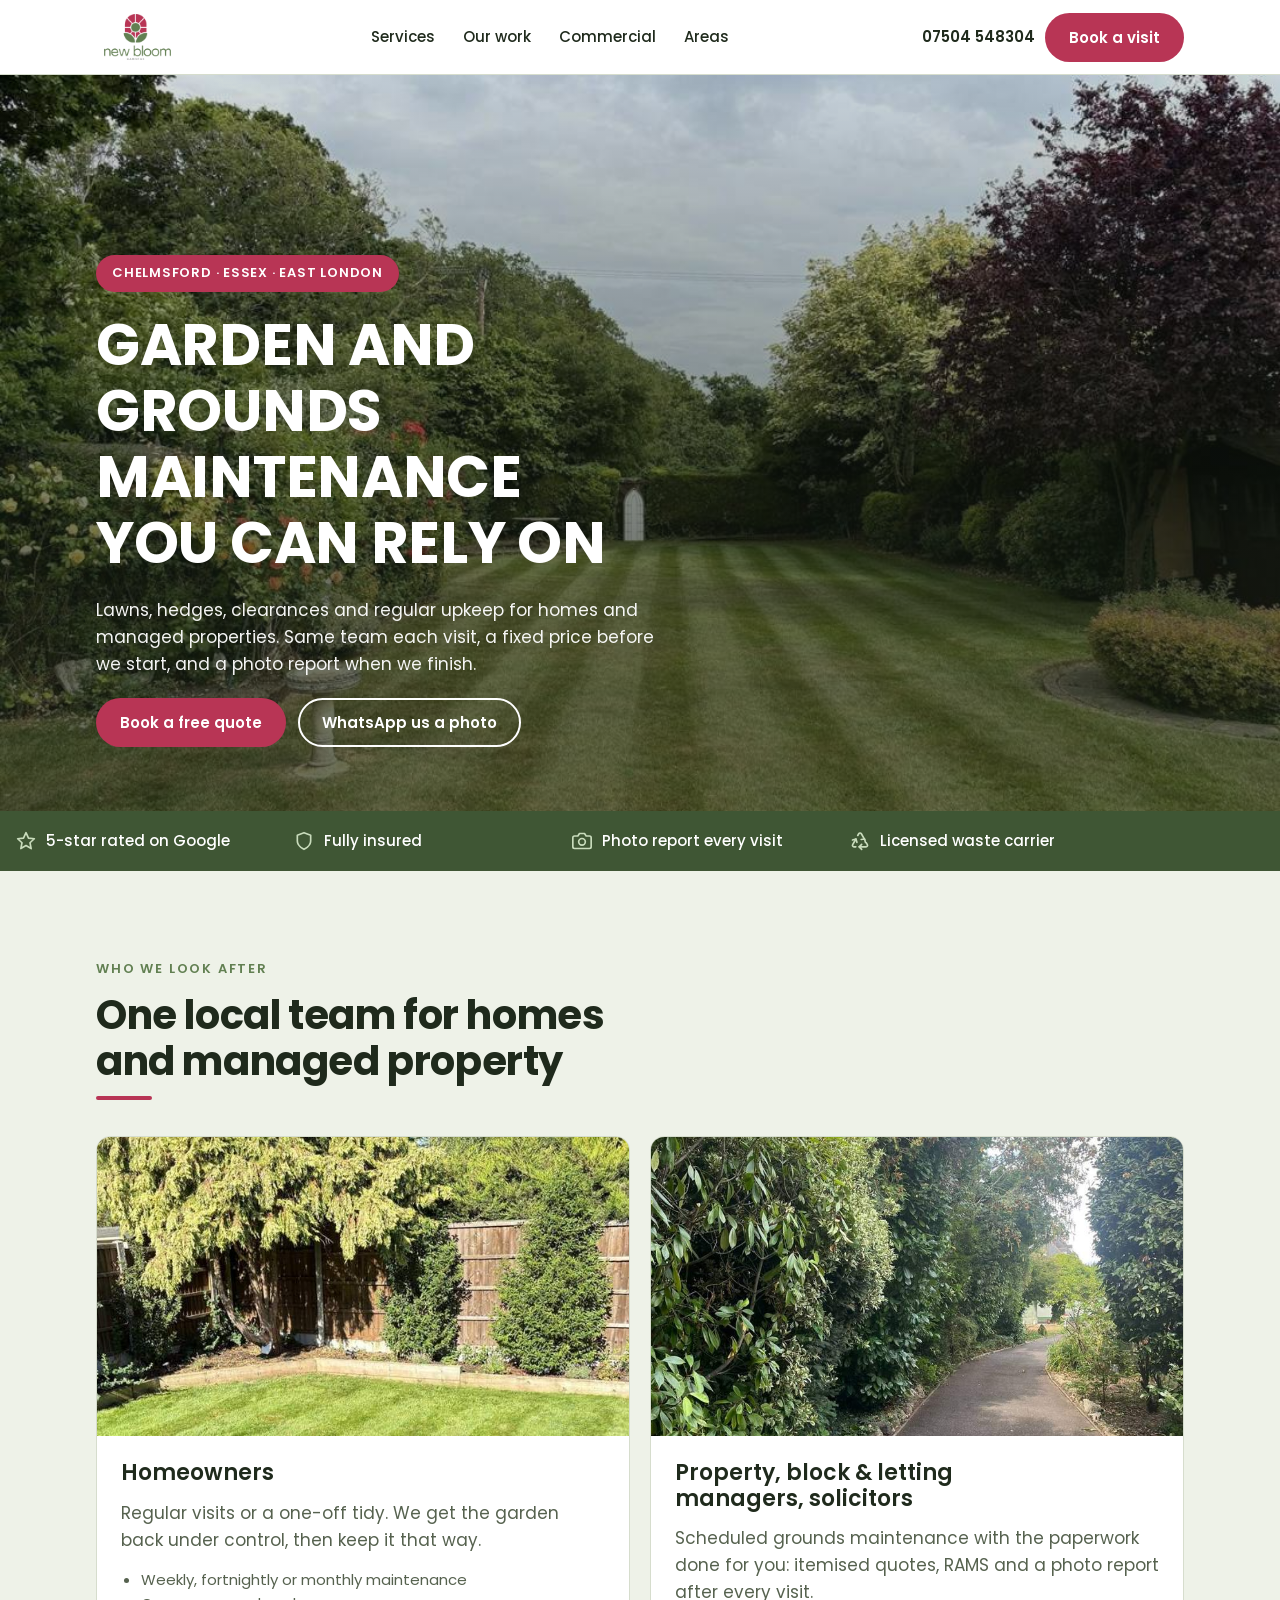
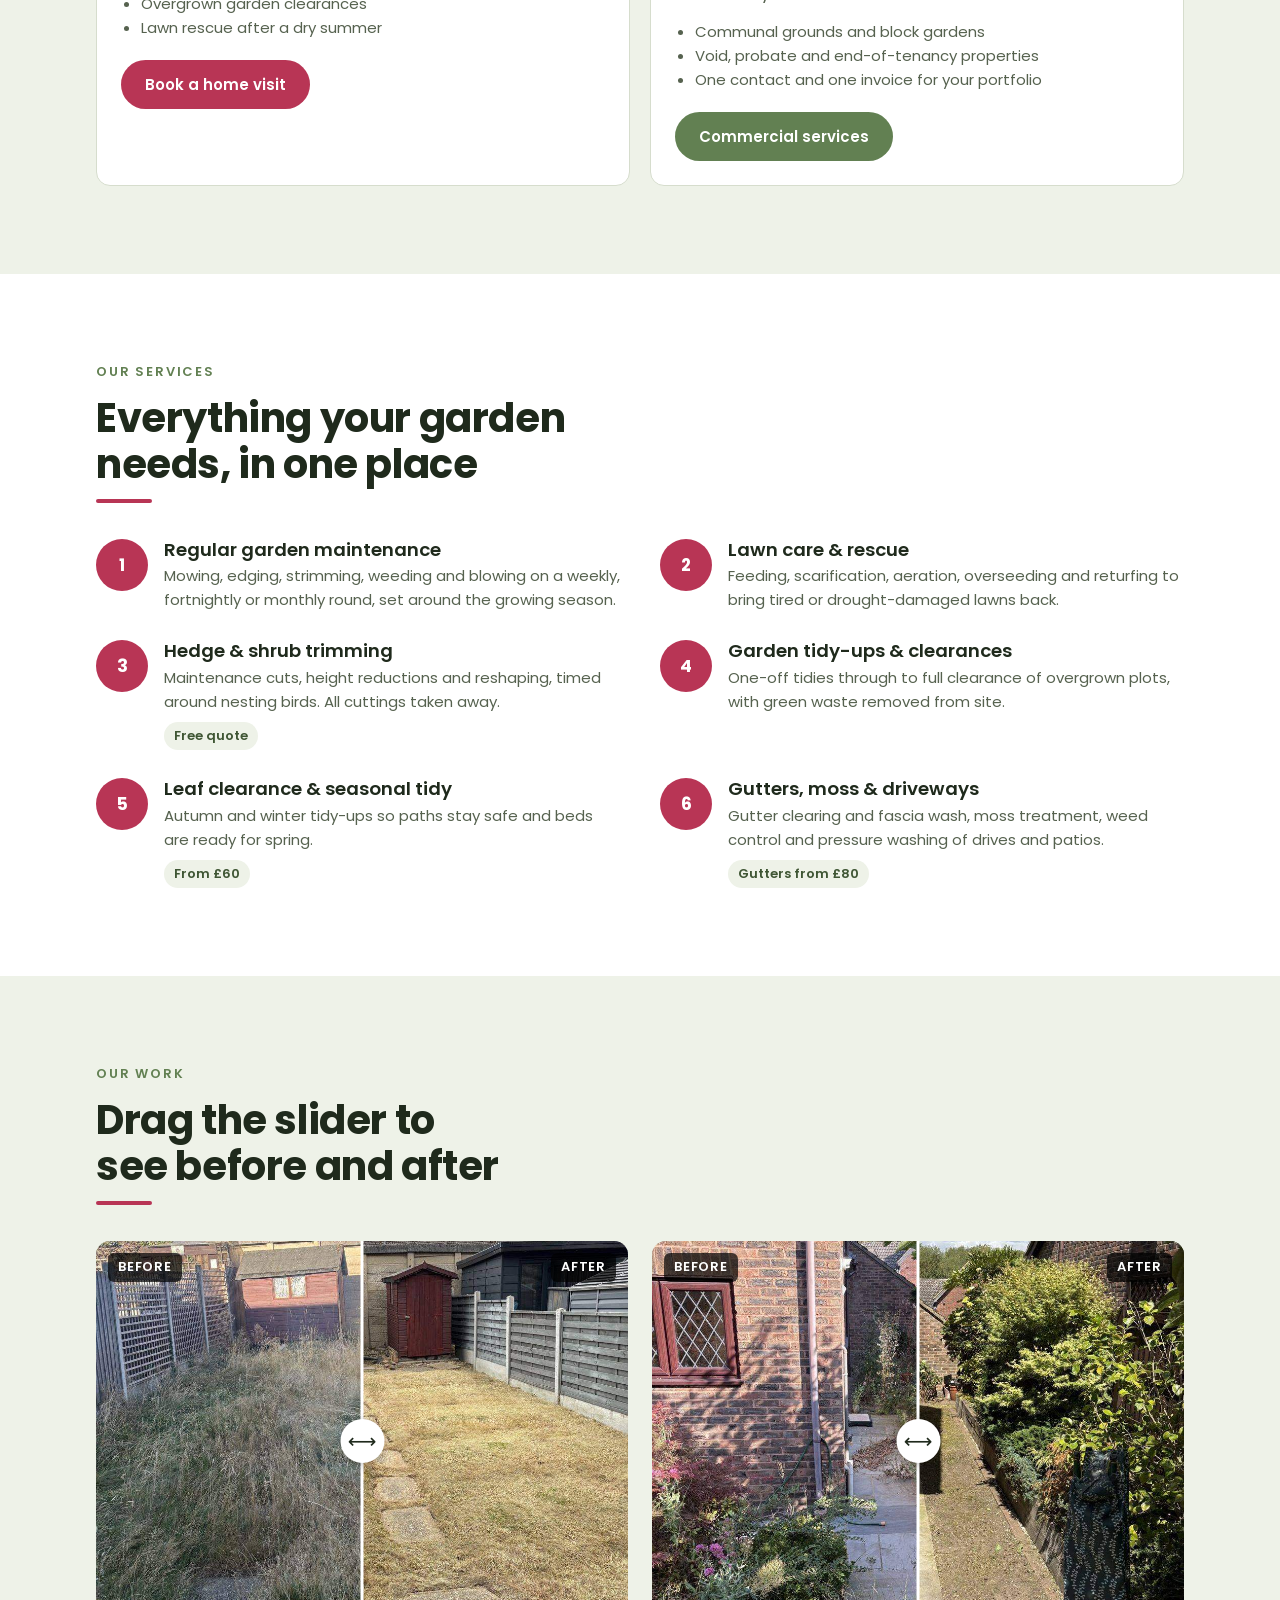
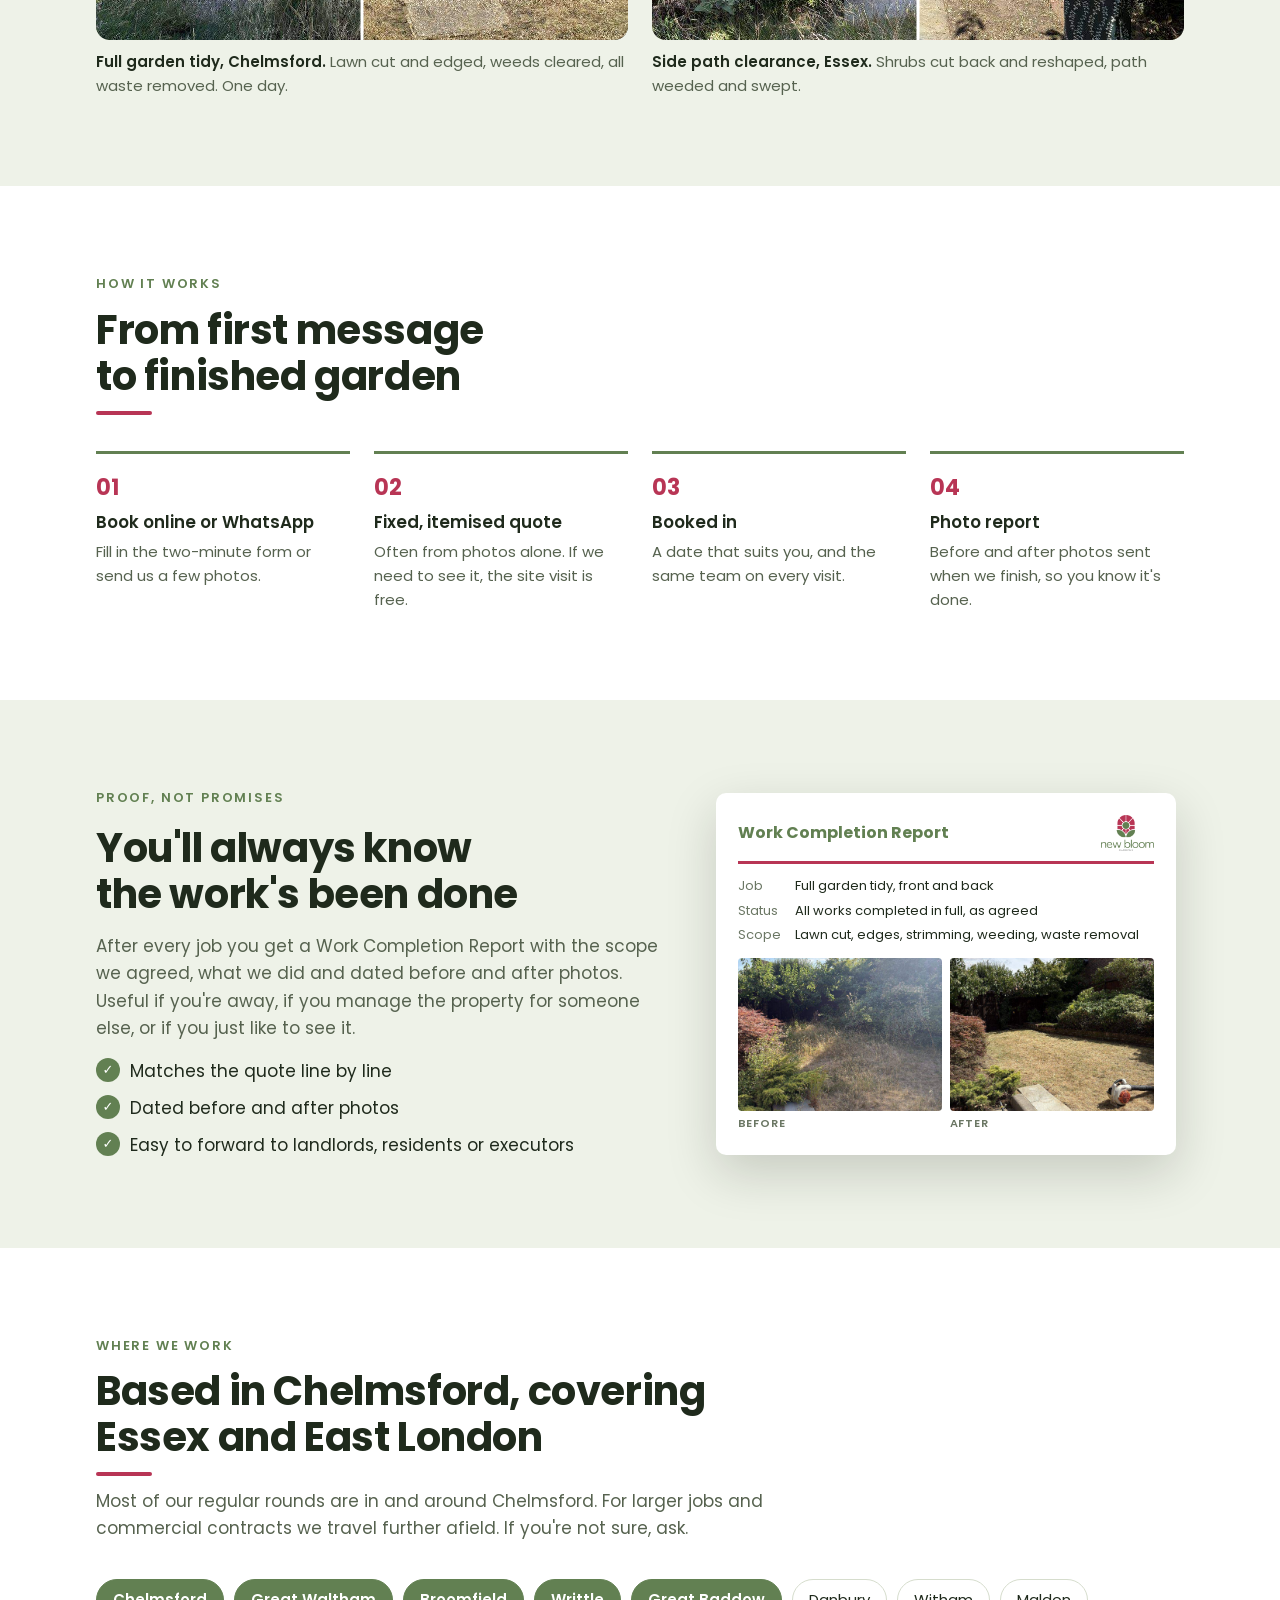
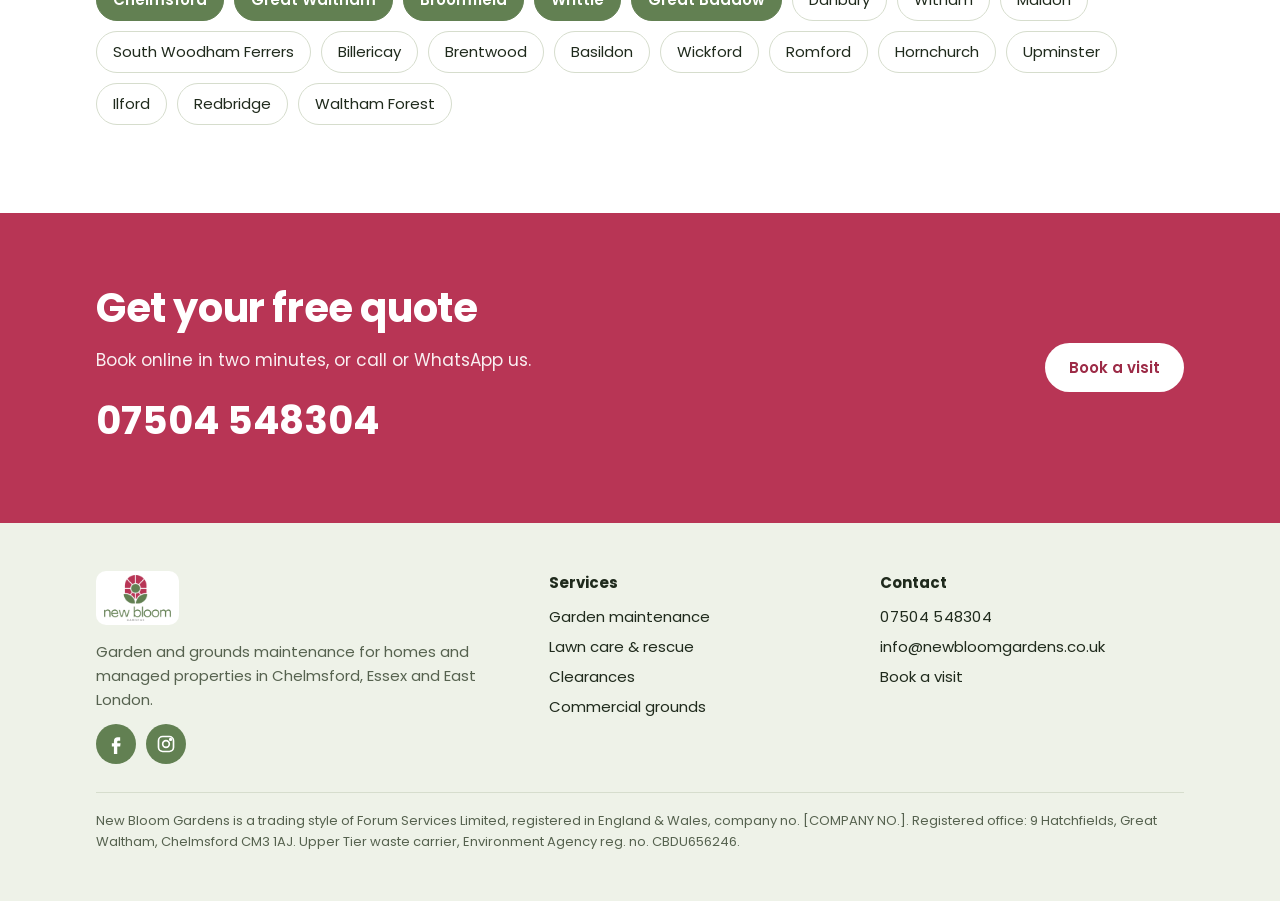
==== website/index.html @ deaa2039 "Add new website (home, commercial, booking form) and audit of current marketing Co-Authored-By: Clau" ====
<!doctype html>
<html lang="en-GB">
<head>
<meta charset="utf-8">
<meta name="viewport" content="width=device-width, initial-scale=1, viewport-fit=cover">
<title>New Bloom Gardens</title>
<meta name="claude:viewport-fit-sides" content="cover">
<meta name="description" content="Garden and grounds maintenance in Chelmsford, Essex and East London. Lawn care, hedges, clearances and regular maintenance, with a photo report after every visit. Book online or call 07504 548304.">
<link rel="canonical" href="https://www.newbloomgardens.co.uk/">
<meta property="og:title" content="New Bloom Gardens | Garden & Grounds Maintenance, Chelmsford">
<meta property="og:description" content="Reliable garden and grounds maintenance with a photo report after every visit. Book online or call 07504 548304.">
<meta property="og:image" content="img/striped-lawn.jpg">
<link rel="icon" href="img/logo.png">
<link rel="preconnect" href="https://fonts.googleapis.com">
<link rel="preconnect" href="https://fonts.gstatic.com" crossorigin>
<link rel="stylesheet" href="https://fonts.googleapis.com/css2?family=Poppins:wght@400;500;600;700&display=swap">
<link rel="stylesheet" href="style.css">
<script type="application/ld+json">
{
  "@context": "https://schema.org",
  "@type": "LocalBusiness",
  "name": "New Bloom Gardens",
  "description": "Garden and grounds maintenance for homes and managed properties in Chelmsford, Essex and East London.",
  "url": "https://www.newbloomgardens.co.uk/",
  "telephone": "+44 7504 548304",
  "email": "info@newbloomgardens.co.uk",
  "image": "https://www.newbloomgardens.co.uk/img/striped-lawn.jpg",
  "logo": "https://www.newbloomgardens.co.uk/img/logo.png",
  "address": { "@type": "PostalAddress", "addressLocality": "Chelmsford", "addressRegion": "Essex", "addressCountry": "GB" },
  "areaServed": ["Chelmsford", "Essex", "East London"],
  "parentOrganization": { "@type": "Organization", "name": "Forum Services Limited" }
}
</script>
</head>
<body>

<header class="site-header">
  <div class="wrap">
    <a class="brand" href="index.html" aria-label="New Bloom Gardens home"><img src="img/logo.png" alt="New Bloom Gardens" width="120" height="78"></a>
    <nav class="nav" aria-label="Main">
      <a href="index.html#services">Services</a>
      <a href="index.html#our-work">Our work</a>
      <a href="commercial.html">Commercial</a>
      <a href="index.html#areas">Areas</a>
    </nav>
    <div class="header-cta">
      <a class="header-phone" href="tel:+447504548304">07504 548304</a>
      <a class="btn btn--primary" href="book.html">Book a visit</a>
    </div>
  </div>
</header>

<main>
  <section class="hero" style="background-image:url('img/striped-lawn.jpg')">
    <div class="wrap">
      <span class="pill">Chelmsford · Essex · East London</span>
      <h1>Garden and grounds maintenance you can rely on</h1>
      <p>Lawns, hedges, clearances and regular upkeep for homes and managed properties. Same team each visit, a fixed price before we start, and a photo report when we finish.</p>
      <div class="hero-actions">
        <a class="btn btn--primary" href="book.html">Book a free quote</a>
        <a class="btn btn--ghost" href="https://wa.me/447504548304" rel="noopener">WhatsApp us a photo</a>
      </div>
    </div>
  </section>

  <section class="trust" aria-label="Why customers choose us">
    <ul class="wrap">
      <li><svg viewBox="0 0 24 24" fill="none" stroke="currentColor" stroke-width="2" stroke-linecap="round" stroke-linejoin="round" aria-hidden="true"><path d="m12 2 3 6.5 7 .8-5.2 4.8 1.4 7-6.2-3.6-6.2 3.6 1.4-7L2 9.3l7-.8z"/></svg>5-star rated on Google</li>
      <li><svg viewBox="0 0 24 24" fill="none" stroke="currentColor" stroke-width="2" stroke-linecap="round" stroke-linejoin="round" aria-hidden="true"><path d="M12 22s8-4 8-10V5l-8-3-8 3v7c0 6 8 10 8 10z"/></svg>Fully insured</li>
      <li><svg viewBox="0 0 24 24" fill="none" stroke="currentColor" stroke-width="2" stroke-linecap="round" stroke-linejoin="round" aria-hidden="true"><path d="M23 19a2 2 0 0 1-2 2H3a2 2 0 0 1-2-2V8a2 2 0 0 1 2-2h4l2-3h6l2 3h4a2 2 0 0 1 2 2z"/><circle cx="12" cy="13" r="4"/></svg>Photo report every visit</li>
      <li><svg viewBox="0 0 24 24" fill="none" stroke="currentColor" stroke-width="2" stroke-linecap="round" stroke-linejoin="round" aria-hidden="true"><path d="M7 19H4.8a1.8 1.8 0 0 1-1.6-2.7L7.1 9.6"/><path d="M11 19h8.2a1.8 1.8 0 0 0 1.6-2.7l-1.2-2.1"/><path d="m14 16-3 3 3 3"/><path d="M8.3 13.6 7.1 9.6 3 10.8"/><path d="m9.3 5.4 1.2-2.1A1.8 1.8 0 0 1 12 2.4a1.8 1.8 0 0 1 1.6.9l3.9 6.7"/><path d="m13.4 10.2 4.1-.6 1.1 4.1"/></svg>Licensed waste carrier</li>
    </ul>
  </section>

  <section class="band band--sage">
    <div class="wrap">
      <div class="section-head">
        <span class="eyebrow">Who we look after</span>
        <h2>One local team for homes and managed property</h2>
        <div class="rule"></div>
      </div>
      <div class="split">
        <article class="audience">
          <img src="img/lawn-hedges.jpg" alt="Freshly striped lawn with trimmed conifers along a fence" loading="lazy" width="1100" height="376">
          <div class="body">
            <h3>Homeowners</h3>
            <p class="lede">Regular visits or a one-off tidy. We get the garden back under control, then keep it that way.</p>
            <ul>
              <li>Weekly, fortnightly or monthly maintenance</li>
              <li>Overgrown garden clearances</li>
              <li>Lawn rescue after a dry summer</li>
            </ul>
            <a class="btn btn--primary" href="book.html?who=homeowner">Book a home visit</a>
          </div>
        </article>
        <article class="audience">
          <img src="img/cleared-path.jpg" alt="Long access path cleared of overgrowth between hedges" loading="lazy" width="1100" height="619">
          <div class="body">
            <h3>Property, block &amp; letting managers, solicitors</h3>
            <p class="lede">Scheduled grounds maintenance with the paperwork done for you: itemised quotes, RAMS and a photo report after every visit.</p>
            <ul>
              <li>Communal grounds and block gardens</li>
              <li>Void, probate and end-of-tenancy properties</li>
              <li>One contact and one invoice for your portfolio</li>
            </ul>
            <a class="btn btn--green" href="commercial.html">Commercial services</a>
          </div>
        </article>
      </div>
    </div>
  </section>

  <section class="band" id="services">
    <div class="wrap">
      <div class="section-head">
        <span class="eyebrow">Our services</span>
        <h2>Everything your garden needs, in one place</h2>
        <div class="rule"></div>
      </div>
      <div class="services">
        <div class="service"><span class="num">1</span><div><h3>Regular garden maintenance</h3><p>Mowing, edging, strimming, weeding and blowing on a weekly, fortnightly or monthly round, set around the growing season.</p></div></div>
        <div class="service"><span class="num">2</span><div><h3>Lawn care &amp; rescue</h3><p>Feeding, scarification, aeration, overseeding and returfing to bring tired or drought-damaged lawns back.</p></div></div>
        <div class="service"><span class="num">3</span><div><h3>Hedge &amp; shrub trimming</h3><p>Maintenance cuts, height reductions and reshaping, timed around nesting birds. All cuttings taken away.</p><span class="price">Free quote</span></div></div>
        <div class="service"><span class="num">4</span><div><h3>Garden tidy-ups &amp; clearances</h3><p>One-off tidies through to full clearance of overgrown plots, with green waste removed from site.</p></div></div>
        <div class="service"><span class="num">5</span><div><h3>Leaf clearance &amp; seasonal tidy</h3><p>Autumn and winter tidy-ups so paths stay safe and beds are ready for spring.</p><span class="price">From £60</span></div></div>
        <div class="service"><span class="num">6</span><div><h3>Gutters, moss &amp; driveways</h3><p>Gutter clearing and fascia wash, moss treatment, weed control and pressure washing of drives and patios.</p><span class="price">Gutters from £80</span></div></div>
      </div>
    </div>
  </section>

  <section class="band band--sage" id="our-work">
    <div class="wrap">
      <div class="section-head">
        <span class="eyebrow">Our work</span>
        <h2>Drag the slider to see before and after</h2>
        <div class="rule"></div>
      </div>
      <div class="compare-grid">
        <figure class="compare">
          <div class="ba" style="--pos:50%">
            <img src="img/rear-before.jpg" alt="Rear garden before: long, dry, overgrown grass" loading="lazy">
            <img class="after" src="img/rear-after.jpg" alt="Rear garden after: lawn cut short with stepping stones uncovered" loading="lazy">
            <span class="tag tag--b">Before</span><span class="tag tag--a">After</span>
            <span class="handle"></span>
            <input type="range" min="0" max="100" value="50" aria-label="Compare before and after, rear garden tidy">
          </div>
          <figcaption><strong>Full garden tidy, Chelmsford.</strong> Lawn cut and edged, weeds cleared, all waste removed. One day.</figcaption>
        </figure>
        <figure class="compare">
          <div class="ba" style="--pos:50%">
            <img src="img/path-before.jpg" alt="Side path before: shrubs and weeds blocking the way" loading="lazy">
            <img class="after" src="img/path-after.jpg" alt="Side path after: clear path with shrubs cut back" loading="lazy">
            <span class="tag tag--b">Before</span><span class="tag tag--a">After</span>
            <span class="handle"></span>
            <input type="range" min="0" max="100" value="50" aria-label="Compare before and after, side path clearance">
          </div>
          <figcaption><strong>Side path clearance, Essex.</strong> Shrubs cut back and reshaped, path weeded and swept.</figcaption>
        </figure>
      </div>
    </div>
  </section>

  <section class="band">
    <div class="wrap">
      <div class="section-head">
        <span class="eyebrow">How it works</span>
        <h2>From first message to finished garden</h2>
        <div class="rule"></div>
      </div>
      <ol class="steps">
        <li><h3>Book online or WhatsApp</h3><p>Fill in the two-minute form or send us a few photos.</p></li>
        <li><h3>Fixed, itemised quote</h3><p>Often from photos alone. If we need to see it, the site visit is free.</p></li>
        <li><h3>Booked in</h3><p>A date that suits you, and the same team on every visit.</p></li>
        <li><h3>Photo report</h3><p>Before and after photos sent when we finish, so you know it's done.</p></li>
      </ol>
    </div>
  </section>

  <section class="band band--sage">
    <div class="wrap report">
      <div class="stack">
        <span class="eyebrow">Proof, not promises</span>
        <h2>You'll always know the work's been done</h2>
        <p class="lede">After every job you get a Work Completion Report with the scope we agreed, what we did and dated before and after photos. Useful if you're away, if you manage the property for someone else, or if you just like to see it.</p>
        <ul class="ticks">
          <li>Matches the quote line by line</li>
          <li>Dated before and after photos</li>
          <li>Easy to forward to landlords, residents or executors</li>
        </ul>
      </div>
      <div class="report-doc" aria-label="Example completion report">
        <div class="rd-head"><strong>Work Completion Report</strong><img src="img/logo.png" alt="" width="56" height="36"></div>
        <dl>
          <dt>Job</dt><dd>Full garden tidy, front and back</dd>
          <dt>Status</dt><dd>All works completed in full, as agreed</dd>
          <dt>Scope</dt><dd>Lawn cut, edges, strimming, weeding, waste removal</dd>
        </dl>
        <div class="rd-photos">
          <div><img src="img/lawn-before.jpg" alt="" loading="lazy"><span>BEFORE</span></div>
          <div><img src="img/lawn-after.jpg" alt="" loading="lazy"><span>AFTER</span></div>
        </div>
      </div>
    </div>
  </section>

  <section class="band" id="areas">
    <div class="wrap">
      <div class="section-head">
        <span class="eyebrow">Where we work</span>
        <h2>Based in Chelmsford, covering Essex and East London</h2>
        <div class="rule"></div>
        <p class="lede">Most of our regular rounds are in and around Chelmsford. For larger jobs and commercial contracts we travel further afield. If you're not sure, ask.</p>
      </div>
      <ul class="areas">
        <li class="core">Chelmsford</li><li class="core">Great Waltham</li><li class="core">Broomfield</li><li class="core">Writtle</li><li class="core">Great Baddow</li>
        <li>Danbury</li><li>Witham</li><li>Maldon</li><li>South Woodham Ferrers</li><li>Billericay</li><li>Brentwood</li><li>Basildon</li><li>Wickford</li>
        <li>Romford</li><li>Hornchurch</li><li>Upminster</li><li>Ilford</li><li>Redbridge</li><li>Waltham Forest</li>
      </ul>
    </div>
  </section>

  <section class="cta">
    <div class="wrap">
      <div class="stack">
        <h2>Get your free quote</h2>
        <p>Book online in two minutes, or call or WhatsApp us.</p>
        <a class="phone-big" href="tel:+447504548304">07504 548304</a>
      </div>
      <a class="btn btn--primary" href="book.html">Book a visit</a>
    </div>
  </section>
</main>

<footer class="site-footer">
  <div class="wrap">
    <div>
      <a class="brand" href="index.html"><img src="img/logo.png" alt="New Bloom Gardens" width="120" height="78"></a>
      <p style="margin-top:12px">Garden and grounds maintenance for homes and managed properties in Chelmsford, Essex and East London.</p>
      <div class="socials">
        <a href="https://www.facebook.com/" aria-label="New Bloom Gardens on Facebook" rel="noopener"><svg viewBox="0 0 24 24" fill="currentColor" aria-hidden="true"><path d="M14 8h3V4h-3c-2.8 0-4.5 1.8-4.5 4.7V11H7v4h2.5v9h4v-9H17l.5-4h-4V9c0-.6.4-1 1-1z"/></svg></a>
        <a href="https://www.instagram.com/newbloomgardens/" aria-label="New Bloom Gardens on Instagram" rel="noopener"><svg viewBox="0 0 24 24" fill="none" stroke="currentColor" stroke-width="2" aria-hidden="true"><rect x="3" y="3" width="18" height="18" rx="5"/><circle cx="12" cy="12" r="4"/><circle cx="17.5" cy="6.5" r="1" fill="currentColor"/></svg></a>
      </div>
    </div>
    <div>
      <h4>Services</h4>
      <ul>
        <li><a href="index.html#services">Garden maintenance</a></li>
        <li><a href="index.html#services">Lawn care &amp; rescue</a></li>
        <li><a href="index.html#services">Clearances</a></li>
        <li><a href="commercial.html">Commercial grounds</a></li>
      </ul>
    </div>
    <div>
      <h4>Contact</h4>
      <ul>
        <li><a href="tel:+447504548304" class="mono">07504 548304</a></li>
        <li><a href="mailto:info@newbloomgardens.co.uk">info@newbloomgardens.co.uk</a></li>
        <li><a href="book.html">Book a visit</a></li>
      </ul>
    </div>
    <p class="legal">New Bloom Gardens is a trading style of Forum Services Limited, registered in England &amp; Wales, company no. [COMPANY NO.]. Registered office: 9 Hatchfields, Great Waltham, Chelmsford CM3 1AJ. Upper Tier waste carrier, Environment Agency reg. no. CBDU656246.</p>
  </div>
</footer>

<nav class="action-bar" aria-label="Quick contact">
  <a class="btn btn--ghost" href="tel:+447504548304">Call</a>
  <a class="btn btn--green" href="https://wa.me/447504548304" rel="noopener">WhatsApp</a>
  <a class="btn btn--primary" href="book.html">Book a visit</a>
</nav>

<script>
document.querySelectorAll('.ba').forEach(function (box) {
  var r = box.querySelector('input[type=range]');
  r.addEventListener('input', function () { box.style.setProperty('--pos', r.value + '%'); });
});
</script>
</body>
</html>
---- website/style.css ----
/* New Bloom Gardens — shared styles
   Layout: photo-led bands, one typeface (Poppins) throughout, crimson for actions, green for reassurance.
   Brand colours sampled from the logo and the commercial brochure. */
:root {
  --crimson: #b83555;
  --crimson-ink: #9c2a46;
  --green: #628052;
  --green-ink: #3f5634;
  --sage: #eef2e8;
  --paper: #ffffff;
  --ink: #1f2a1c;
  --muted: #56624f;
  --line: #d6ddcd;
  --on-photo: #ffffff;
  --shade: rgba(20, 28, 18, .62);
  --chip: #ffffff;

  --font: "Poppins", system-ui, -apple-system, "Segoe UI", Roboto, Arial, sans-serif;
  --fs-xs: .8125rem;
  --fs-sm: .9375rem;
  --fs-md: 1.0625rem;
  --fs-lg: 1.375rem;
  --fs-xl: clamp(1.75rem, 1.2rem + 2.2vw, 2.5rem);
  --fs-hero: clamp(2.1rem, 1.3rem + 3.6vw, 3.6rem);
  --radius: 14px;
  --wrap: 1120px;
  --gutter-l: max(16px, env(safe-area-inset-left, 0px));
  --gutter-r: max(16px, env(safe-area-inset-right, 0px));
}
@media (prefers-color-scheme: dark) {
  :root:not([data-theme="light"]) {
    --crimson: #e0607e; --crimson-ink: #f07d97; --green: #8fb07c; --green-ink: #b5d1a5;
    --sage: #1a2118; --paper: #10150f; --ink: #eef2e8; --muted: #b3bea9; --line: #2f3a2b;
    --shade: rgba(8, 12, 7, .66); --chip: #f6f8f2; color-scheme: dark;
  }
}
:root[data-theme="dark"] {
  --crimson: #e0607e; --crimson-ink: #f07d97; --green: #8fb07c; --green-ink: #b5d1a5;
  --sage: #1a2118; --paper: #10150f; --ink: #eef2e8; --muted: #b3bea9; --line: #2f3a2b;
  --shade: rgba(8, 12, 7, .66); --chip: #f6f8f2; color-scheme: dark;
}

* { box-sizing: border-box; }
html { scroll-behavior: smooth; }
@media (prefers-reduced-motion: reduce) { html { scroll-behavior: auto; } * { transition: none !important; } }
body {
  margin: 0; background: var(--paper); color: var(--ink);
  font-family: var(--font); font-size: var(--fs-md); line-height: 1.6;
  padding-bottom: calc(72px + env(safe-area-inset-bottom, 0px));
}
@media (min-width: 860px) { body { padding-bottom: 0; } }
img { max-width: 100%; height: auto; display: block; }
a { color: var(--crimson); }
h1, h2, h3 { line-height: 1.15; margin: 0; text-wrap: balance; font-weight: 700; }
h2 { font-size: var(--fs-xl); letter-spacing: -.01em; }
h3 { font-size: var(--fs-lg); font-weight: 600; }
p { margin: 0; }
:focus-visible { outline: 3px solid var(--crimson); outline-offset: 3px; border-radius: 4px; }

.wrap { max-width: var(--wrap); margin: 0 auto; padding-left: var(--gutter-l); padding-right: var(--gutter-r); }
.band { padding-block: clamp(48px, 7vw, 88px); }
.band--sage { background: var(--sage); }
.stack { display: grid; gap: 16px; }
.eyebrow { font-size: var(--fs-xs); font-weight: 600; letter-spacing: .14em; text-transform: uppercase; color: var(--green); }
.lede { font-size: var(--fs-md); color: var(--muted); max-width: 62ch; }
.section-head { display: grid; gap: 12px; margin-bottom: 36px; max-width: 720px; }
.rule { width: 56px; height: 4px; border-radius: 2px; background: var(--crimson); }

/* Buttons */
.btn {
  display: inline-flex; align-items: center; justify-content: center; gap: 8px;
  font: 600 var(--fs-sm)/1 var(--font); padding: 15px 22px; border-radius: 999px;
  text-decoration: none; border: 2px solid transparent; cursor: pointer; transition: transform .15s, background .15s;
}
.btn:hover { transform: translateY(-1px); }
.btn--primary { background: var(--crimson); color: #fff; }
.btn--primary:hover { background: var(--crimson-ink); }
.btn--ghost { border-color: currentColor; color: inherit; background: transparent; }
.btn--green { background: var(--green); color: #fff; }
.btn svg { width: 18px; height: 18px; flex: none; }

/* Header */
.site-header { position: sticky; top: env(safe-area-inset-top, 0px); z-index: 20; background: var(--paper); border-bottom: 1px solid var(--line); }
.site-header .wrap { display: flex; align-items: center; justify-content: space-between; gap: 16px; padding-block: 10px; }
.brand { display: inline-flex; align-items: center; background: var(--chip); border-radius: 10px; padding: 4px 8px; }
.brand img { height: 46px; width: auto; }
.nav { display: none; gap: 28px; align-items: center; }
.nav a { color: var(--ink); text-decoration: none; font-size: var(--fs-sm); font-weight: 500; }
.nav a:hover, .nav a[aria-current="page"] { color: var(--crimson); }
.header-cta { display: flex; gap: 10px; align-items: center; }
.header-phone { display: none; font-weight: 600; color: var(--ink); text-decoration: none; font-size: var(--fs-sm); font-variant-numeric: tabular-nums; }
@media (min-width: 860px) { .nav, .header-phone { display: flex; } }

/* Mobile action bar */
.action-bar {
  position: fixed; left: 0; right: 0; bottom: 0; z-index: 30; background: var(--paper); border-top: 1px solid var(--line);
  display: grid; grid-template-columns: 1fr 1fr 1.3fr; gap: 8px;
  padding: 10px var(--gutter-r) calc(10px + env(safe-area-inset-bottom, 0px)) var(--gutter-l);
}
.action-bar .btn { padding: 13px 8px; font-size: var(--fs-xs); }
@media (min-width: 860px) { .action-bar { display: none; } }

/* Hero */
.hero { position: relative; color: var(--on-photo); background: #2b3826 center/cover no-repeat; }
.hero::before { content: ""; position: absolute; inset: 0; background: linear-gradient(180deg, rgba(10,14,9,.15) 0%, var(--shade) 70%); }
.hero .wrap { position: relative; display: grid; gap: 20px; padding-block: clamp(96px, 16vw, 180px) clamp(40px, 6vw, 64px); }
.hero .eyebrow { color: #fff; opacity: .92; }
.hero h1 { font-size: var(--fs-hero); text-transform: uppercase; letter-spacing: -.005em; max-width: 16ch; }
.hero p { font-size: var(--fs-md); max-width: 52ch; opacity: .95; }
.hero-actions { display: flex; flex-wrap: wrap; gap: 12px; }
.pill { display: inline-block; background: var(--crimson); color: #fff; font-weight: 600; font-size: var(--fs-xs); letter-spacing: .06em; text-transform: uppercase; padding: 8px 16px; border-radius: 999px; justify-self: start; }

/* Trust strip */
.trust { background: var(--green-ink); color: #fff; }
:root[data-theme="dark"] .trust { background: #233020; }
@media (prefers-color-scheme: dark) { :root:not([data-theme="light"]) .trust { background: #233020; } }
.trust ul { list-style: none; margin: 0; display: grid; grid-template-columns: repeat(2, 1fr); gap: 14px 24px; padding-block: 18px; }
.trust li { display: flex; gap: 10px; align-items: center; font-size: var(--fs-sm); font-weight: 500; min-width: 0; }
.trust svg { width: 20px; height: 20px; flex: none; color: #c9dcbc; }
@media (min-width: 860px) { .trust ul { grid-template-columns: repeat(4, 1fr); } }

/* Audience split */
.split { display: grid; gap: 20px; }
@media (min-width: 760px) { .split { grid-template-columns: 1fr 1fr; } }
.audience { background: var(--paper); border-radius: var(--radius); overflow: hidden; display: grid; grid-template-rows: auto 1fr; border: 1px solid var(--line); }
.audience img { aspect-ratio: 16/9; object-fit: cover; width: 100%; }
.audience .body { padding: 24px; display: grid; gap: 14px; align-content: start; }
.audience ul { margin: 0; padding-left: 20px; color: var(--muted); font-size: var(--fs-sm); }
.audience .btn { justify-self: start; margin-top: 6px; }

/* Services list (numbered markers mirror the flyers) */
.services { display: grid; gap: 28px 40px; }
@media (min-width: 760px) { .services { grid-template-columns: 1fr 1fr; } }
.service { display: grid; grid-template-columns: 52px 1fr; gap: 16px; align-items: start; }
.service .num { width: 52px; height: 52px; border-radius: 50%; background: var(--crimson); color: #fff; display: grid; place-items: center; font-weight: 700; font-size: var(--fs-md); }
.service h3 { font-size: 1.15rem; margin-bottom: 4px; }
.service p { color: var(--muted); font-size: var(--fs-sm); }
.service .price { display: inline-block; margin-top: 8px; font-size: var(--fs-xs); font-weight: 600; color: var(--green-ink); background: var(--sage); padding: 4px 10px; border-radius: 999px; }
.band--sage .service .price { background: var(--paper); }

/* Before / after comparison */
.compare-grid { display: grid; gap: 24px; }
@media (min-width: 760px) { .compare-grid { grid-template-columns: 1fr 1fr; } }
.compare { display: grid; gap: 10px; }
.ba { position: relative; aspect-ratio: 4/3; max-width: 100%; border-radius: var(--radius); overflow: hidden; background: var(--line); touch-action: pan-y; user-select: none; }
.ba img { position: absolute; inset: 0; width: 100%; height: 100%; object-fit: cover; }
.ba .after { clip-path: inset(0 0 0 var(--pos, 50%)); }
.ba .handle { position: absolute; top: 0; bottom: 0; left: var(--pos, 50%); width: 3px; background: #fff; transform: translateX(-50%); pointer-events: none; }
.ba .handle::after { content: "⟷"; position: absolute; top: 50%; left: 50%; transform: translate(-50%, -50%); width: 44px; height: 44px; border-radius: 50%; background: #fff; color: #1f2a1c; display: grid; place-items: center; font-size: 20px; box-shadow: 0 2px 10px rgba(0,0,0,.25); }
.ba .tag { position: absolute; top: 12px; padding: 4px 10px; border-radius: 6px; background: rgba(0,0,0,.7); color: #fff; font-size: var(--fs-xs); font-weight: 600; letter-spacing: .06em; text-transform: uppercase; pointer-events: none; }
.ba .tag--b { left: 12px; } .ba .tag--a { right: 12px; }
.ba input[type="range"] { position: absolute; inset: 0; width: 100%; height: 100%; opacity: 0; cursor: ew-resize; margin: 0; }
.compare figcaption { font-size: var(--fs-sm); color: var(--muted); }
.compare figcaption strong { color: var(--ink); font-weight: 600; }
figure { margin: 0; }

/* Steps: a real sequence */
.steps { list-style: none; padding: 0; margin: 0; display: grid; gap: 24px; counter-reset: s; }
@media (min-width: 760px) { .steps { grid-template-columns: repeat(4, 1fr); } }
.steps li { counter-increment: s; display: grid; gap: 8px; align-content: start; border-top: 3px solid var(--green); padding-top: 16px; }
.steps li::before { content: counter(s, decimal-leading-zero); font-weight: 700; color: var(--crimson); font-size: var(--fs-lg); }
.steps h3 { font-size: 1.05rem; }
.steps p { font-size: var(--fs-sm); color: var(--muted); }

/* Report callout */
.report { display: grid; gap: 28px; align-items: center; }
@media (min-width: 860px) { .report { grid-template-columns: 1.1fr .9fr; } }
.report-doc { background: #fff; color: #1f2a1c; border-radius: 10px; box-shadow: 0 18px 50px rgba(20,30,15,.18); padding: 22px; display: grid; gap: 12px; font-size: var(--fs-xs); max-width: 460px; justify-self: center; width: 100%; }
.report-doc .rd-head { display: flex; justify-content: space-between; align-items: center; gap: 12px; border-bottom: 3px solid #b83555; padding-bottom: 10px; }
.report-doc .rd-head strong { font-size: 1rem; color: #628052; }
.report-doc .rd-head img { height: 36px; width: auto; }
.report-doc dl { display: grid; grid-template-columns: auto 1fr; gap: 4px 14px; margin: 0; }
.report-doc dt { color: #6b7764; } .report-doc dd { margin: 0; }
.report-doc .rd-photos { display: grid; grid-template-columns: 1fr 1fr; gap: 8px; }
.report-doc .rd-photos img { aspect-ratio: 4/3; object-fit: cover; border-radius: 4px; width: 100%; }
.report-doc .rd-photos span { display: block; font-weight: 600; font-size: .7rem; letter-spacing: .08em; color: #6b7764; margin-top: 4px; }
.ticks { list-style: none; padding: 0; margin: 0; display: grid; gap: 10px; }
.ticks li { display: grid; grid-template-columns: 24px 1fr; gap: 10px; }
.ticks li::before { content: "✓"; width: 24px; height: 24px; border-radius: 50%; background: var(--green); color: #fff; display: grid; place-items: center; font-size: 13px; font-weight: 700; }

/* Areas */
.areas { display: flex; flex-wrap: wrap; gap: 10px; list-style: none; padding: 0; margin: 0; }
.areas li { border: 1px solid var(--line); background: var(--paper); border-radius: 999px; padding: 8px 16px; font-size: var(--fs-sm); }
.areas li.core { background: var(--green); border-color: var(--green); color: #fff; font-weight: 600; }

/* Credentials table */
.creds { display: grid; gap: 16px; }
@media (min-width: 760px) { .creds { grid-template-columns: repeat(3, 1fr); } }
.cred { background: var(--paper); border: 1px solid var(--line); border-radius: var(--radius); padding: 22px; display: grid; gap: 6px; align-content: start; }
.cred strong { font-size: 1.1rem; }
.cred span { color: var(--muted); font-size: var(--fs-sm); }
.mono { font-variant-numeric: tabular-nums; letter-spacing: .02em; }

/* CTA band */
.cta { background: var(--crimson); color: #fff; }
.cta .wrap { display: grid; gap: 20px; padding-block: clamp(44px, 6vw, 72px); }
@media (min-width: 860px) { .cta .wrap { grid-template-columns: 1fr auto; align-items: center; } }
.cta h2 { color: #fff; }
.cta p { opacity: .92; }
.cta .btn--primary { background: #fff; color: #9c2a46; }
.cta .phone-big { font-size: clamp(1.6rem, 1.2rem + 1.8vw, 2.4rem); font-weight: 700; color: #fff; text-decoration: none; font-variant-numeric: tabular-nums; }

/* Footer */
.site-footer { background: var(--sage); font-size: var(--fs-sm); color: var(--muted); }
.site-footer .wrap { display: grid; gap: 28px; padding-block: 48px; }
@media (min-width: 760px) { .site-footer .wrap { grid-template-columns: 1.4fr 1fr 1fr; } }
.site-footer h4 { margin: 0 0 10px; color: var(--ink); font-size: var(--fs-sm); }
.site-footer ul { list-style: none; padding: 0; margin: 0; display: grid; gap: 6px; }
.site-footer a { color: var(--ink); text-decoration: none; }
.site-footer a:hover { color: var(--crimson); }
.site-footer .legal { grid-column: 1 / -1; border-top: 1px solid var(--line); padding-top: 18px; font-size: var(--fs-xs); }
.socials { display: flex; gap: 10px; margin-top: 12px; }
.socials a { width: 40px; height: 40px; border-radius: 50%; background: var(--green); color: #fff; display: grid; place-items: center; }
.socials svg { width: 20px; height: 20px; }

/* Booking form */
.book-layout { display: grid; gap: 32px; align-items: start; }
@media (min-width: 900px) { .book-layout { grid-template-columns: 1.5fr 1fr; } }
.form { background: var(--paper); border: 1px solid var(--line); border-radius: var(--radius); padding: clamp(20px, 3vw, 32px); display: grid; gap: 28px; min-width: 0; }
.form fieldset { border: 0; padding: 0; margin: 0; display: grid; gap: 14px; min-width: 0; }
.form legend { font-weight: 600; font-size: 1.1rem; margin-bottom: 4px; display: flex; gap: 10px; align-items: center; padding: 0; }
.form legend .n { width: 30px; height: 30px; border-radius: 50%; background: var(--crimson); color: #fff; display: grid; place-items: center; font-size: var(--fs-sm); flex: none; }
.choice-grid { display: grid; gap: 10px; grid-template-columns: repeat(auto-fit, minmax(150px, 1fr)); }
.choice { position: relative; }
.choice input { position: absolute; opacity: 0; inset: 0; width: 100%; height: 100%; margin: 0; cursor: pointer; }
.choice span { display: flex; align-items: center; gap: 8px; min-height: 52px; padding: 10px 14px; border: 1.5px solid var(--line); border-radius: 10px; font-size: var(--fs-sm); font-weight: 500; background: var(--paper); transition: border-color .15s, background .15s; }
.choice input:checked + span { border-color: var(--crimson); background: color-mix(in srgb, var(--crimson) 9%, var(--paper)); color: var(--ink); }
.choice input:focus-visible + span { outline: 3px solid var(--crimson); outline-offset: 2px; }
.field { display: grid; gap: 6px; min-width: 0; }
.field label { font-size: var(--fs-sm); font-weight: 500; }
.field .hint { font-size: var(--fs-xs); color: var(--muted); }
.field input, .field select, .field textarea {
  font: 400 var(--fs-md) var(--font); color: var(--ink); background: var(--paper);
  border: 1.5px solid var(--line); border-radius: 10px; padding: 12px 14px; width: 100%; min-width: 0;
}
.field textarea { min-height: 120px; resize: vertical; }
.field input:focus, .field select:focus, .field textarea:focus { border-color: var(--green); outline: none; box-shadow: 0 0 0 3px color-mix(in srgb, var(--green) 25%, transparent); }
.row-2 { display: grid; gap: 14px; }
@media (min-width: 600px) { .row-2 { grid-template-columns: 1fr 1fr; } }
.error { color: var(--crimson); font-size: var(--fs-sm); font-weight: 500; }
.form-submit { display: grid; gap: 10px; }
.form-submit .btn { width: 100%; padding: 18px; font-size: var(--fs-md); }
.form-submit small { color: var(--muted); font-size: var(--fs-xs); text-align: center; }
.aside { display: grid; gap: 18px; }
.aside-card { background: var(--sage); border-radius: var(--radius); padding: 24px; display: grid; gap: 12px; }
.aside-card h3 { font-size: 1.1rem; }
.done { display: grid; gap: 16px; text-align: left; }
.done .big-tick { width: 64px; height: 64px; border-radius: 50%; background: var(--green); color: #fff; display: grid; place-items: center; font-size: 32px; font-weight: 700; }
.summary { background: var(--sage); border-radius: 10px; padding: 16px; font-size: var(--fs-sm); white-space: pre-wrap; overflow-wrap: anywhere; }
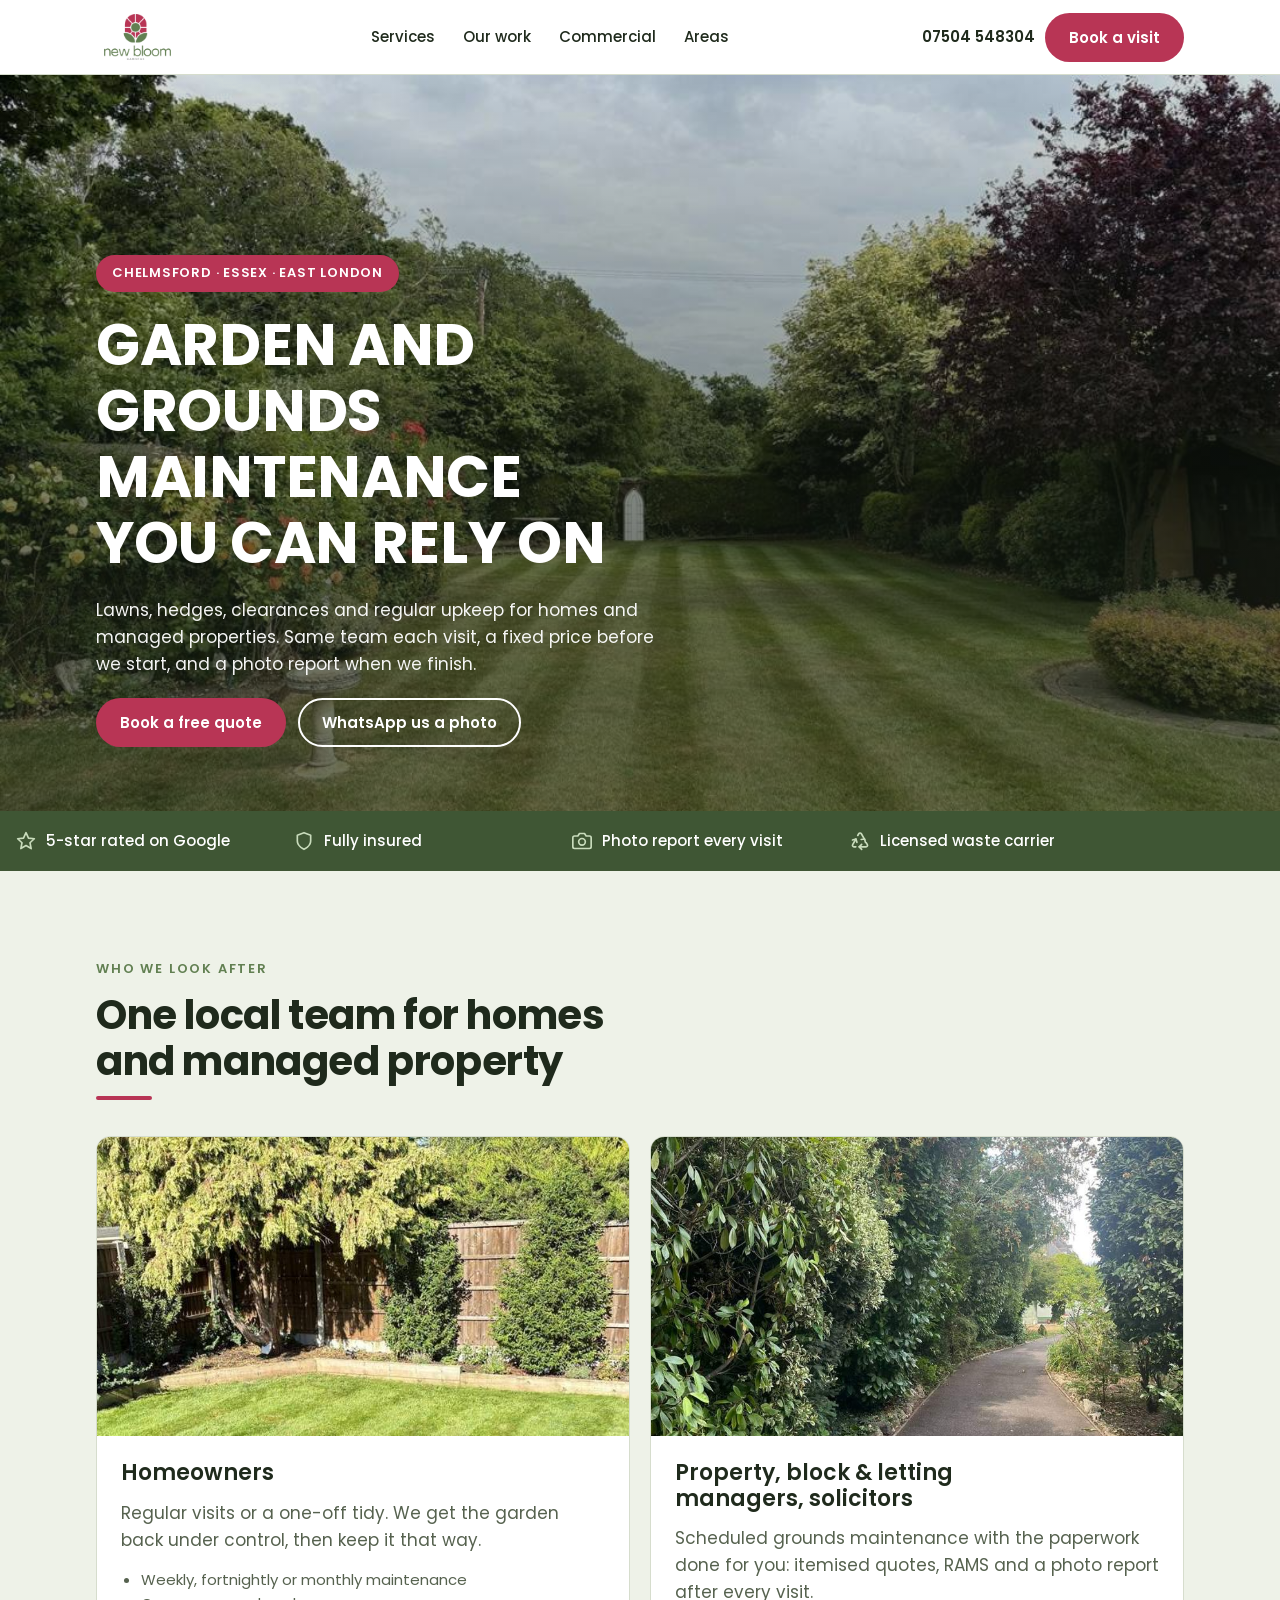
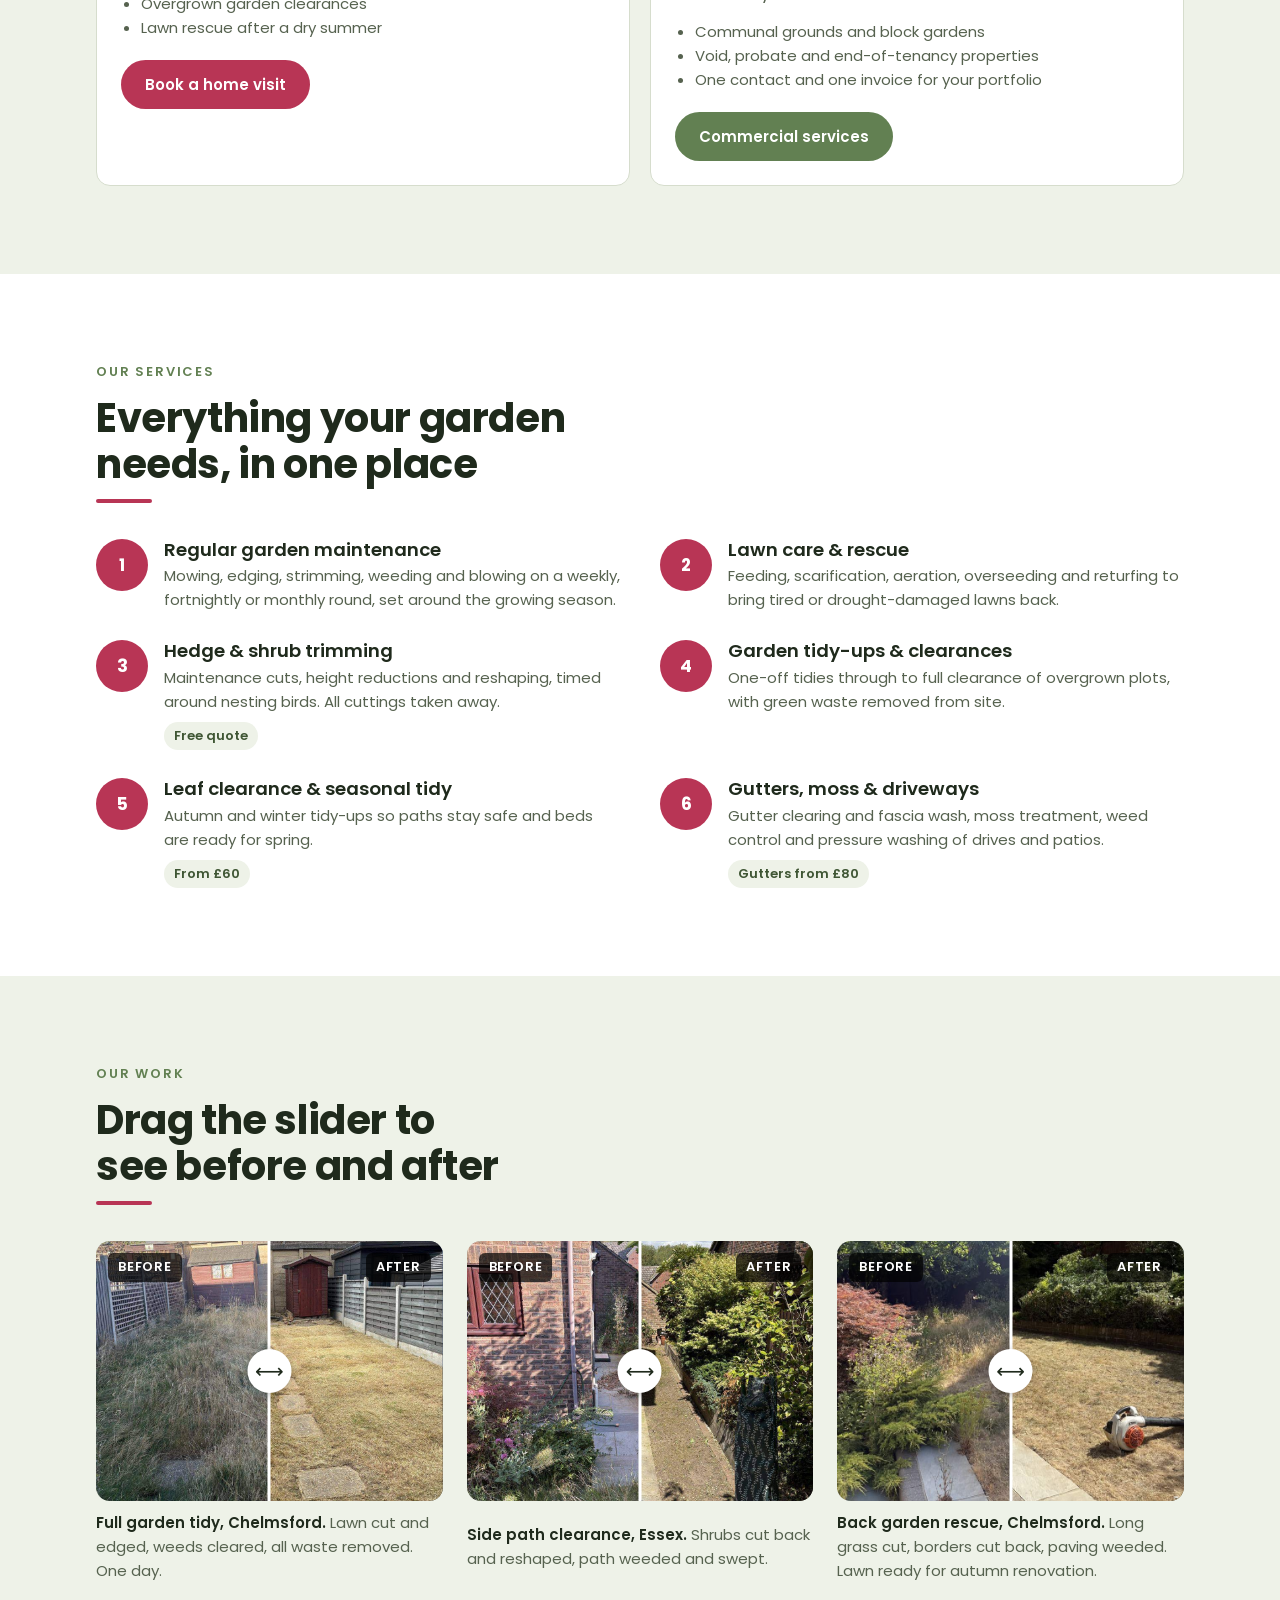
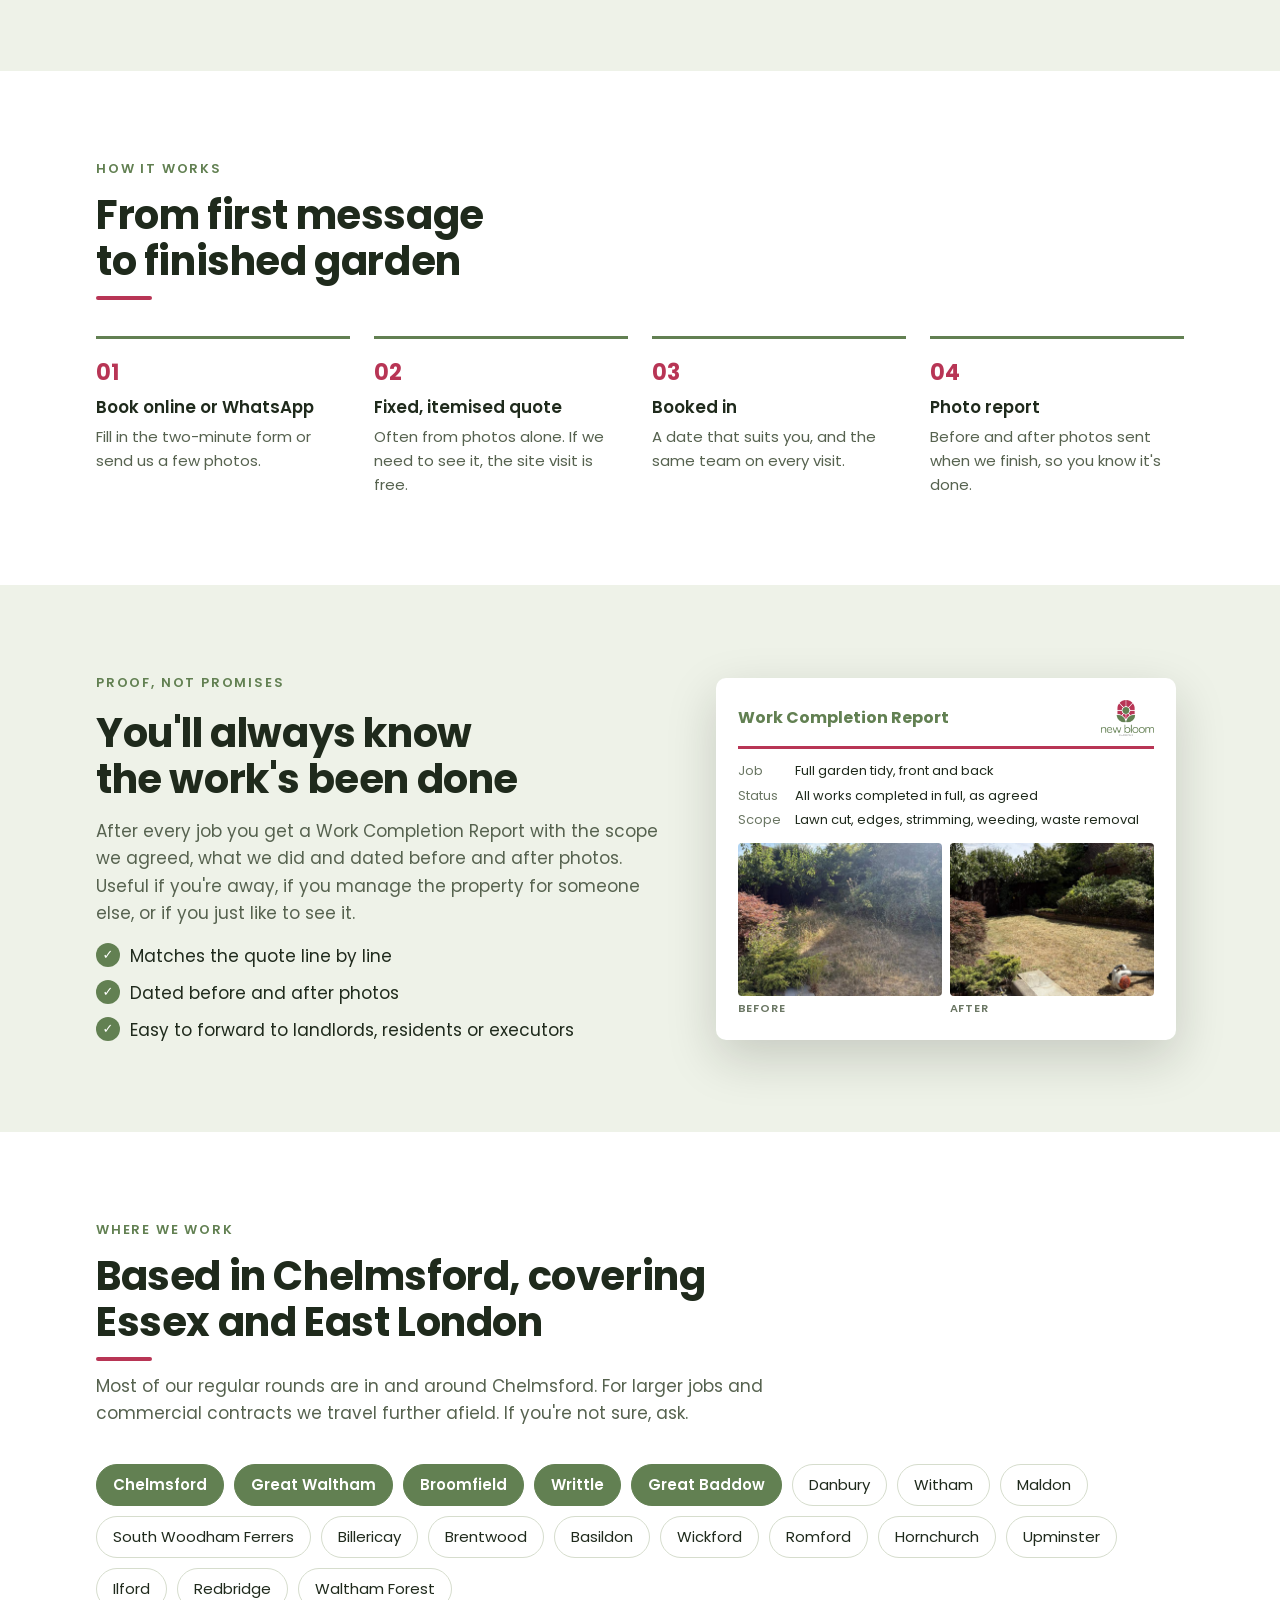
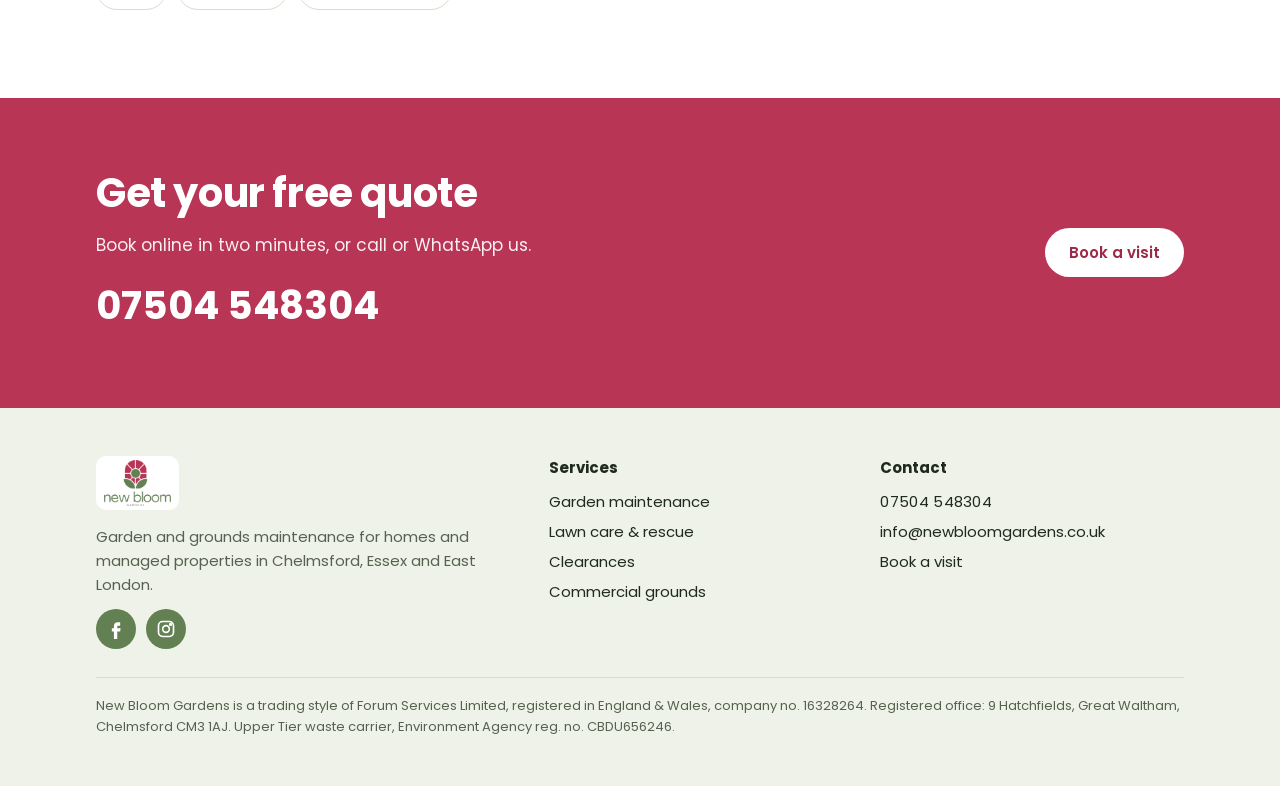
==== commit 66b67477: "Add garden rescue before/after, company number, Facebook link, Netlify hosting and form setup Co-Aut" ====
--- a/website/index.html
+++ b/website/index.html
@@ -156,6 +156,16 @@
           </div>
           <figcaption><strong>Side path clearance, Essex.</strong> Shrubs cut back and reshaped, path weeded and swept.</figcaption>
         </figure>
+        <figure class="compare">
+          <div class="ba ba--portrait" style="--pos:50%">
+            <img src="img/garden-before.jpg" alt="Back garden before: long dry grass, overgrown borders and weeds in the paving" loading="lazy">
+            <img class="after" src="img/garden-after.jpg" alt="Back garden after: lawn cut, borders cut back, paving cleared" loading="lazy">
+            <span class="tag tag--b">Before</span><span class="tag tag--a">After</span>
+            <span class="handle"></span>
+            <input type="range" min="0" max="100" value="50" aria-label="Compare before and after, back garden rescue">
+          </div>
+          <figcaption><strong>Back garden rescue, Chelmsford.</strong> Long grass cut, borders cut back, paving weeded. Lawn ready for autumn renovation.</figcaption>
+        </figure>
       </div>
     </div>
   </section>
@@ -196,8 +206,8 @@
           <dt>Scope</dt><dd>Lawn cut, edges, strimming, weeding, waste removal</dd>
         </dl>
         <div class="rd-photos">
-          <div><img src="img/lawn-before.jpg" alt="" loading="lazy"><span>BEFORE</span></div>
-          <div><img src="img/lawn-after.jpg" alt="" loading="lazy"><span>AFTER</span></div>
+          <div><img src="img/garden-before.jpg" alt="" loading="lazy"><span>BEFORE</span></div>
+          <div><img src="img/garden-after.jpg" alt="" loading="lazy"><span>AFTER</span></div>
         </div>
       </div>
     </div>
@@ -237,7 +247,7 @@
       <a class="brand" href="index.html"><img src="img/logo.png" alt="New Bloom Gardens" width="120" height="78"></a>
       <p style="margin-top:12px">Garden and grounds maintenance for homes and managed properties in Chelmsford, Essex and East London.</p>
       <div class="socials">
-        <a href="https://www.facebook.com/" aria-label="New Bloom Gardens on Facebook" rel="noopener"><svg viewBox="0 0 24 24" fill="currentColor" aria-hidden="true"><path d="M14 8h3V4h-3c-2.8 0-4.5 1.8-4.5 4.7V11H7v4h2.5v9h4v-9H17l.5-4h-4V9c0-.6.4-1 1-1z"/></svg></a>
+        <a href="https://www.facebook.com/share/1eF45aGqtX/" aria-label="New Bloom Gardens on Facebook" rel="noopener"><svg viewBox="0 0 24 24" fill="currentColor" aria-hidden="true"><path d="M14 8h3V4h-3c-2.8 0-4.5 1.8-4.5 4.7V11H7v4h2.5v9h4v-9H17l.5-4h-4V9c0-.6.4-1 1-1z"/></svg></a>
         <a href="https://www.instagram.com/newbloomgardens/" aria-label="New Bloom Gardens on Instagram" rel="noopener"><svg viewBox="0 0 24 24" fill="none" stroke="currentColor" stroke-width="2" aria-hidden="true"><rect x="3" y="3" width="18" height="18" rx="5"/><circle cx="12" cy="12" r="4"/><circle cx="17.5" cy="6.5" r="1" fill="currentColor"/></svg></a>
       </div>
     </div>
@@ -258,7 +268,7 @@
         <li><a href="book.html">Book a visit</a></li>
       </ul>
     </div>
-    <p class="legal">New Bloom Gardens is a trading style of Forum Services Limited, registered in England &amp; Wales, company no. [COMPANY NO.]. Registered office: 9 Hatchfields, Great Waltham, Chelmsford CM3 1AJ. Upper Tier waste carrier, Environment Agency reg. no. CBDU656246.</p>
+    <p class="legal">New Bloom Gardens is a trading style of Forum Services Limited, registered in England &amp; Wales, company no. 16328264. Registered office: 9 Hatchfields, Great Waltham, Chelmsford CM3 1AJ. Upper Tier waste carrier, Environment Agency reg. no. CBDU656246.</p>
   </div>
 </footer>
 
--- a/website/style.css
+++ b/website/style.css
@@ -140,7 +140,8 @@
 
 /* Before / after comparison */
 .compare-grid { display: grid; gap: 24px; }
-@media (min-width: 760px) { .compare-grid { grid-template-columns: 1fr 1fr; } }
+@media (min-width: 760px) { .compare-grid { grid-template-columns: repeat(3, 1fr); } }
+.ba--portrait img { object-position: center 70%; }
 .compare { display: grid; gap: 10px; }
 .ba { position: relative; aspect-ratio: 4/3; max-width: 100%; border-radius: var(--radius); overflow: hidden; background: var(--line); touch-action: pan-y; user-select: none; }
 .ba img { position: absolute; inset: 0; width: 100%; height: 100%; object-fit: cover; }
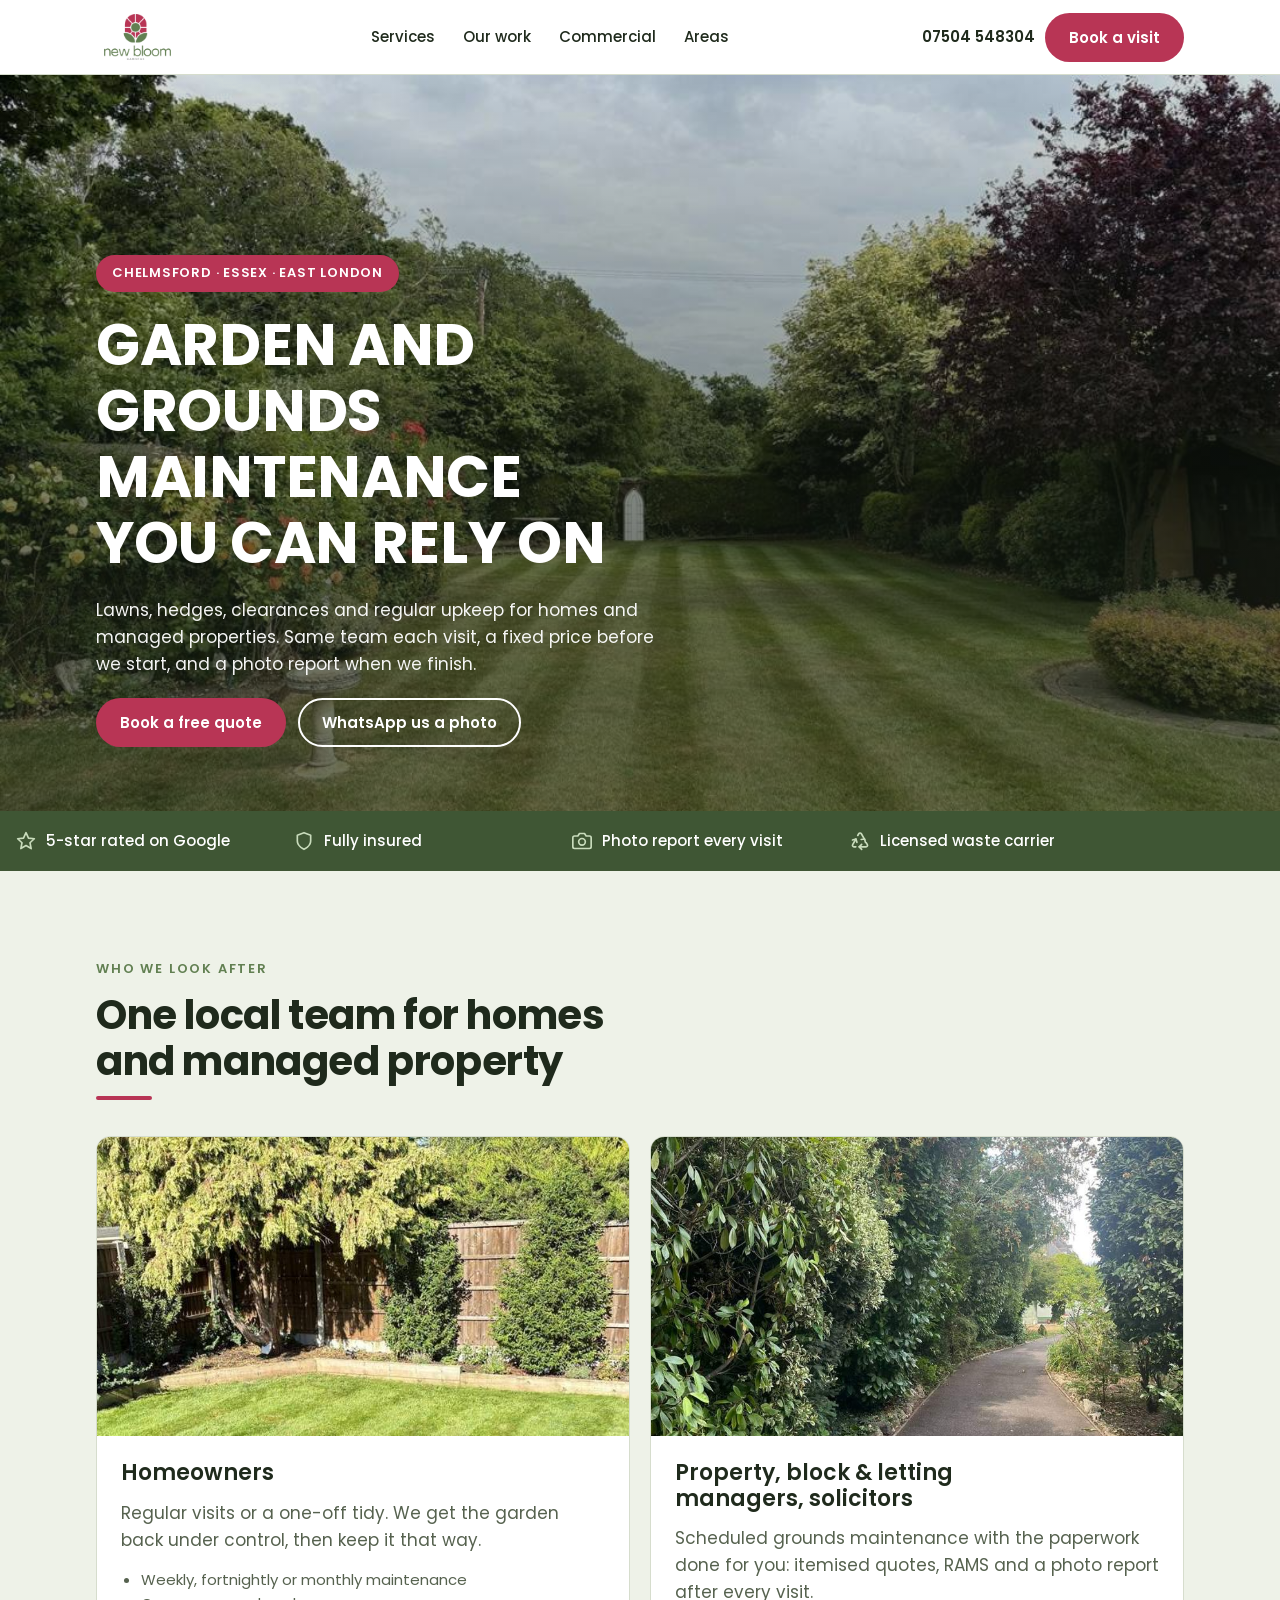
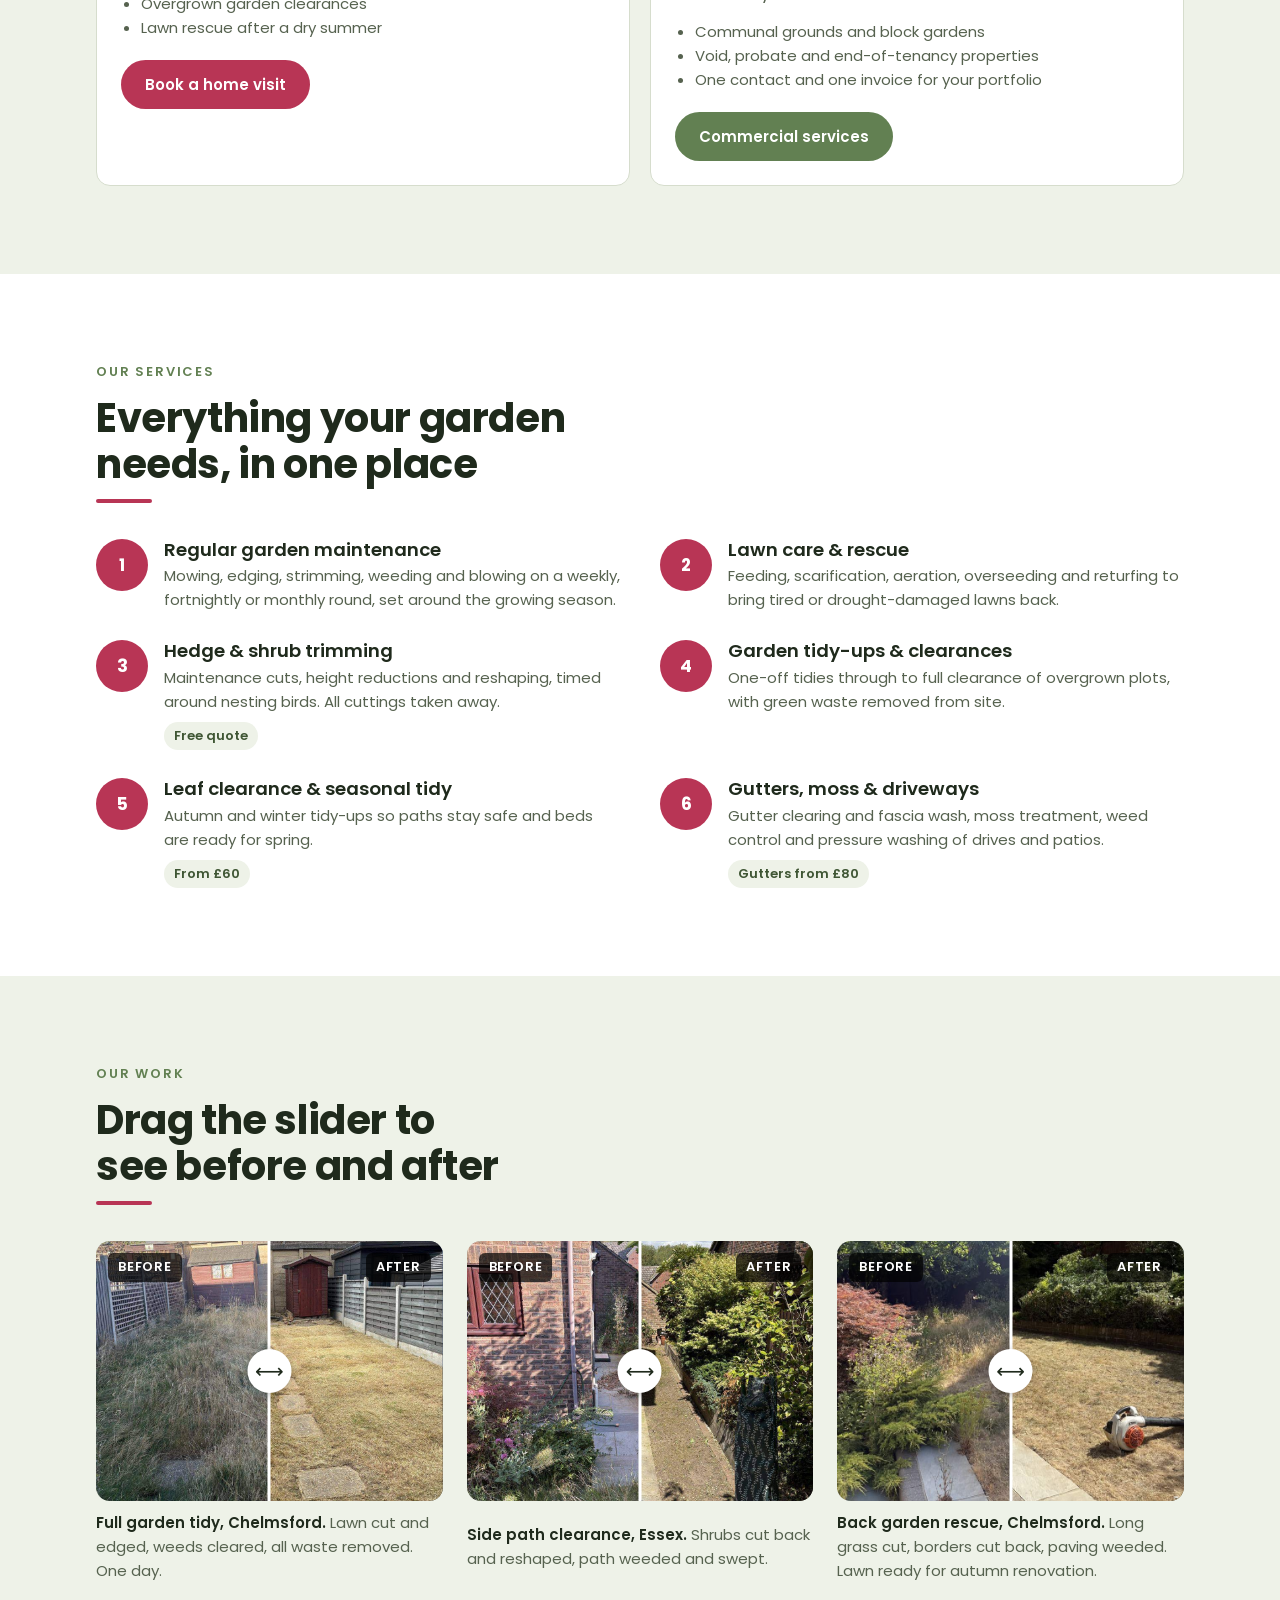
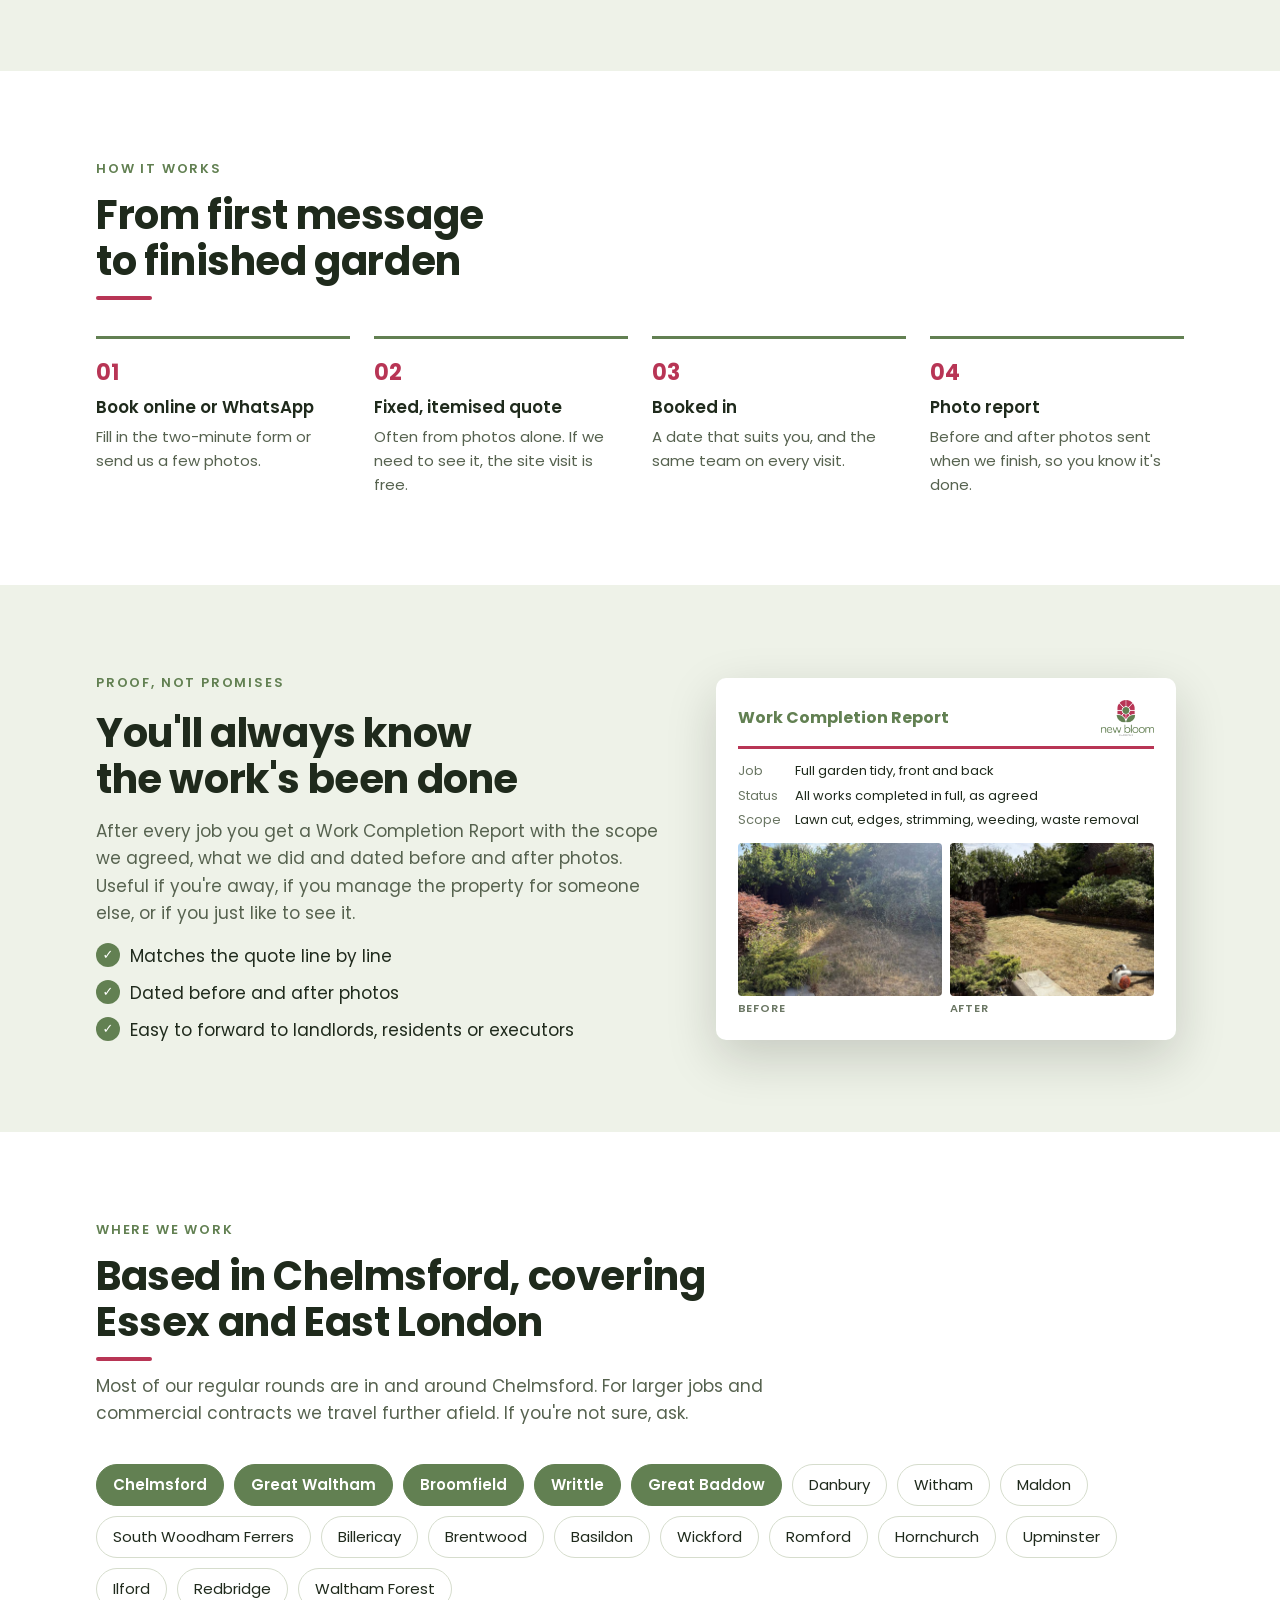
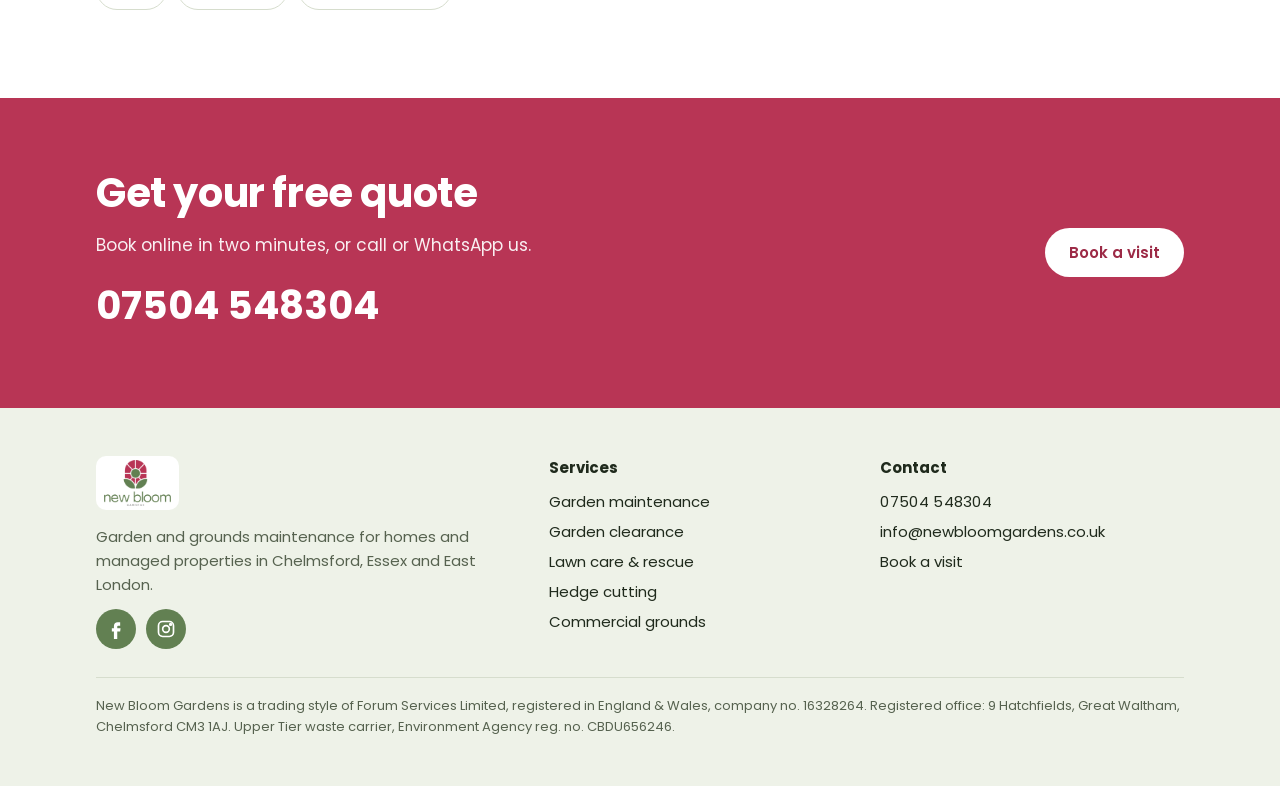
==== commit 29de636a: "Add service landing pages for local search, shared footer, sitemap update and Google plan Co-Authore" ====
--- a/website/index.html
+++ b/website/index.html
@@ -3,7 +3,7 @@
 <head>
 <meta charset="utf-8">
 <meta name="viewport" content="width=device-width, initial-scale=1, viewport-fit=cover">
-<title>New Bloom Gardens</title>
+<title>Gardener Chelmsford | Garden &amp; Grounds Maintenance | New Bloom Gardens</title>
 <meta name="claude:viewport-fit-sides" content="cover">
 <meta name="description" content="Garden and grounds maintenance in Chelmsford, Essex and East London. Lawn care, hedges, clearances and regular maintenance, with a photo report after every visit. Book online or call 07504 548304.">
 <link rel="canonical" href="https://www.newbloomgardens.co.uk/">
@@ -28,6 +28,7 @@
   "logo": "https://www.newbloomgardens.co.uk/img/logo.png",
   "address": { "@type": "PostalAddress", "addressLocality": "Chelmsford", "addressRegion": "Essex", "addressCountry": "GB" },
   "areaServed": ["Chelmsford", "Essex", "East London"],
+  "sameAs": ["https://www.facebook.com/share/1eF45aGqtX/", "https://www.instagram.com/newbloomgardens/"],
   "parentOrganization": { "@type": "Organization", "name": "Forum Services Limited" }
 }
 </script>
@@ -118,10 +119,10 @@
         <div class="rule"></div>
       </div>
       <div class="services">
-        <div class="service"><span class="num">1</span><div><h3>Regular garden maintenance</h3><p>Mowing, edging, strimming, weeding and blowing on a weekly, fortnightly or monthly round, set around the growing season.</p></div></div>
-        <div class="service"><span class="num">2</span><div><h3>Lawn care &amp; rescue</h3><p>Feeding, scarification, aeration, overseeding and returfing to bring tired or drought-damaged lawns back.</p></div></div>
-        <div class="service"><span class="num">3</span><div><h3>Hedge &amp; shrub trimming</h3><p>Maintenance cuts, height reductions and reshaping, timed around nesting birds. All cuttings taken away.</p><span class="price">Free quote</span></div></div>
-        <div class="service"><span class="num">4</span><div><h3>Garden tidy-ups &amp; clearances</h3><p>One-off tidies through to full clearance of overgrown plots, with green waste removed from site.</p></div></div>
+        <div class="service"><span class="num">1</span><div><h3><a href="garden-maintenance-chelmsford.html">Regular garden maintenance</a></h3><p>Mowing, edging, strimming, weeding and blowing on a weekly, fortnightly or monthly round, set around the growing season.</p></div></div>
+        <div class="service"><span class="num">2</span><div><h3><a href="lawn-care-chelmsford.html">Lawn care &amp; rescue</a></h3><p>Feeding, scarification, aeration, overseeding and returfing to bring tired or drought-damaged lawns back.</p></div></div>
+        <div class="service"><span class="num">3</span><div><h3><a href="hedge-cutting-chelmsford.html">Hedge &amp; shrub trimming</a></h3><p>Maintenance cuts, height reductions and reshaping, timed around nesting birds. All cuttings taken away.</p><span class="price">Free quote</span></div></div>
+        <div class="service"><span class="num">4</span><div><h3><a href="garden-clearance-chelmsford.html">Garden tidy-ups &amp; clearances</a></h3><p>One-off tidies through to full clearance of overgrown plots, with green waste removed from site.</p></div></div>
         <div class="service"><span class="num">5</span><div><h3>Leaf clearance &amp; seasonal tidy</h3><p>Autumn and winter tidy-ups so paths stay safe and beds are ready for spring.</p><span class="price">From £60</span></div></div>
         <div class="service"><span class="num">6</span><div><h3>Gutters, moss &amp; driveways</h3><p>Gutter clearing and fascia wash, moss treatment, weed control and pressure washing of drives and patios.</p><span class="price">Gutters from £80</span></div></div>
       </div>
@@ -254,9 +255,10 @@
     <div>
       <h4>Services</h4>
       <ul>
-        <li><a href="index.html#services">Garden maintenance</a></li>
-        <li><a href="index.html#services">Lawn care &amp; rescue</a></li>
-        <li><a href="index.html#services">Clearances</a></li>
+        <li><a href="garden-maintenance-chelmsford.html">Garden maintenance</a></li>
+        <li><a href="garden-clearance-chelmsford.html">Garden clearance</a></li>
+        <li><a href="lawn-care-chelmsford.html">Lawn care &amp; rescue</a></li>
+        <li><a href="hedge-cutting-chelmsford.html">Hedge cutting</a></li>
         <li><a href="commercial.html">Commercial grounds</a></li>
       </ul>
     </div>
--- a/website/style.css
+++ b/website/style.css
@@ -248,3 +248,24 @@
 .done { display: grid; gap: 16px; text-align: left; }
 .done .big-tick { width: 64px; height: 64px; border-radius: 50%; background: var(--green); color: #fff; display: grid; place-items: center; font-size: 32px; font-weight: 700; }
 .summary { background: var(--sage); border-radius: 10px; padding: 16px; font-size: var(--fs-sm); white-space: pre-wrap; overflow-wrap: anywhere; }
+
+/* Service landing pages */
+.content-split { display: grid; gap: 32px; align-items: start; }
+@media (min-width: 860px) { .content-split { grid-template-columns: 1.2fr .8fr; } }
+.content-split .prose { display: grid; gap: 16px; max-width: 65ch; min-width: 0; }
+.content-split .prose h2 { margin-top: 12px; }
+.content-split .prose ul { margin: 0; padding-left: 20px; display: grid; gap: 6px; }
+.content-split figure img { border-radius: var(--radius); width: 100%; aspect-ratio: 4/5; object-fit: cover; }
+.content-split figure figcaption { font-size: var(--fs-xs); color: var(--muted); margin-top: 8px; }
+.faq { display: grid; gap: 12px; max-width: 820px; }
+.faq details { background: var(--paper); border: 1px solid var(--line); border-radius: 10px; padding: 16px 20px; }
+.faq summary { font-weight: 600; cursor: pointer; list-style: none; display: flex; justify-content: space-between; gap: 16px; }
+.faq summary::-webkit-details-marker { display: none; }
+.faq summary::after { content: "+"; color: var(--crimson); font-size: 1.4rem; line-height: 1; flex: none; }
+.faq details[open] summary::after { content: "−"; }
+.faq details p { margin-top: 10px; color: var(--muted); font-size: var(--fs-sm); }
+.service h3 a { color: inherit; text-decoration: none; }
+.service h3 a:hover { color: var(--crimson); text-decoration: underline; }
+.related { display: flex; flex-wrap: wrap; gap: 10px; list-style: none; padding: 0; margin: 0; }
+.related a { display: inline-block; border: 1.5px solid var(--line); border-radius: 999px; padding: 8px 16px; font-size: var(--fs-sm); color: var(--ink); text-decoration: none; background: var(--paper); }
+.related a:hover { border-color: var(--crimson); color: var(--crimson); }
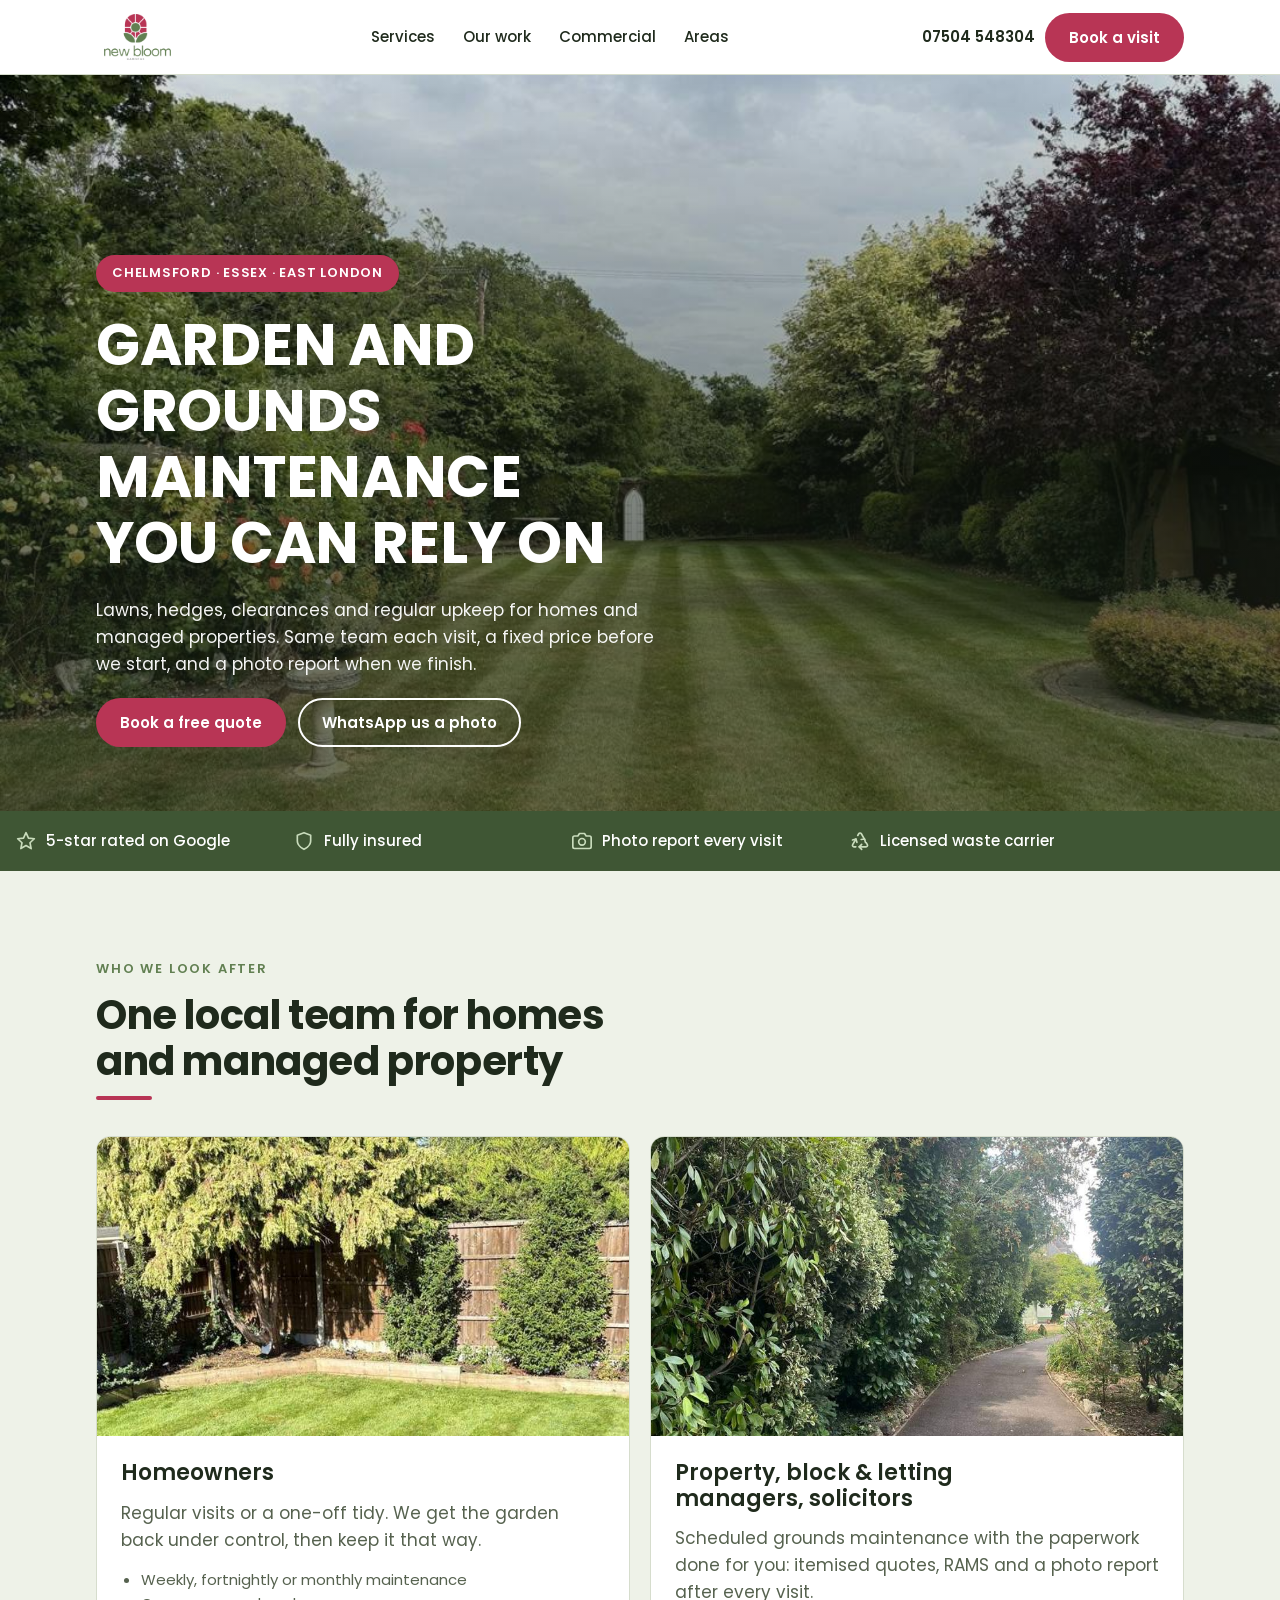
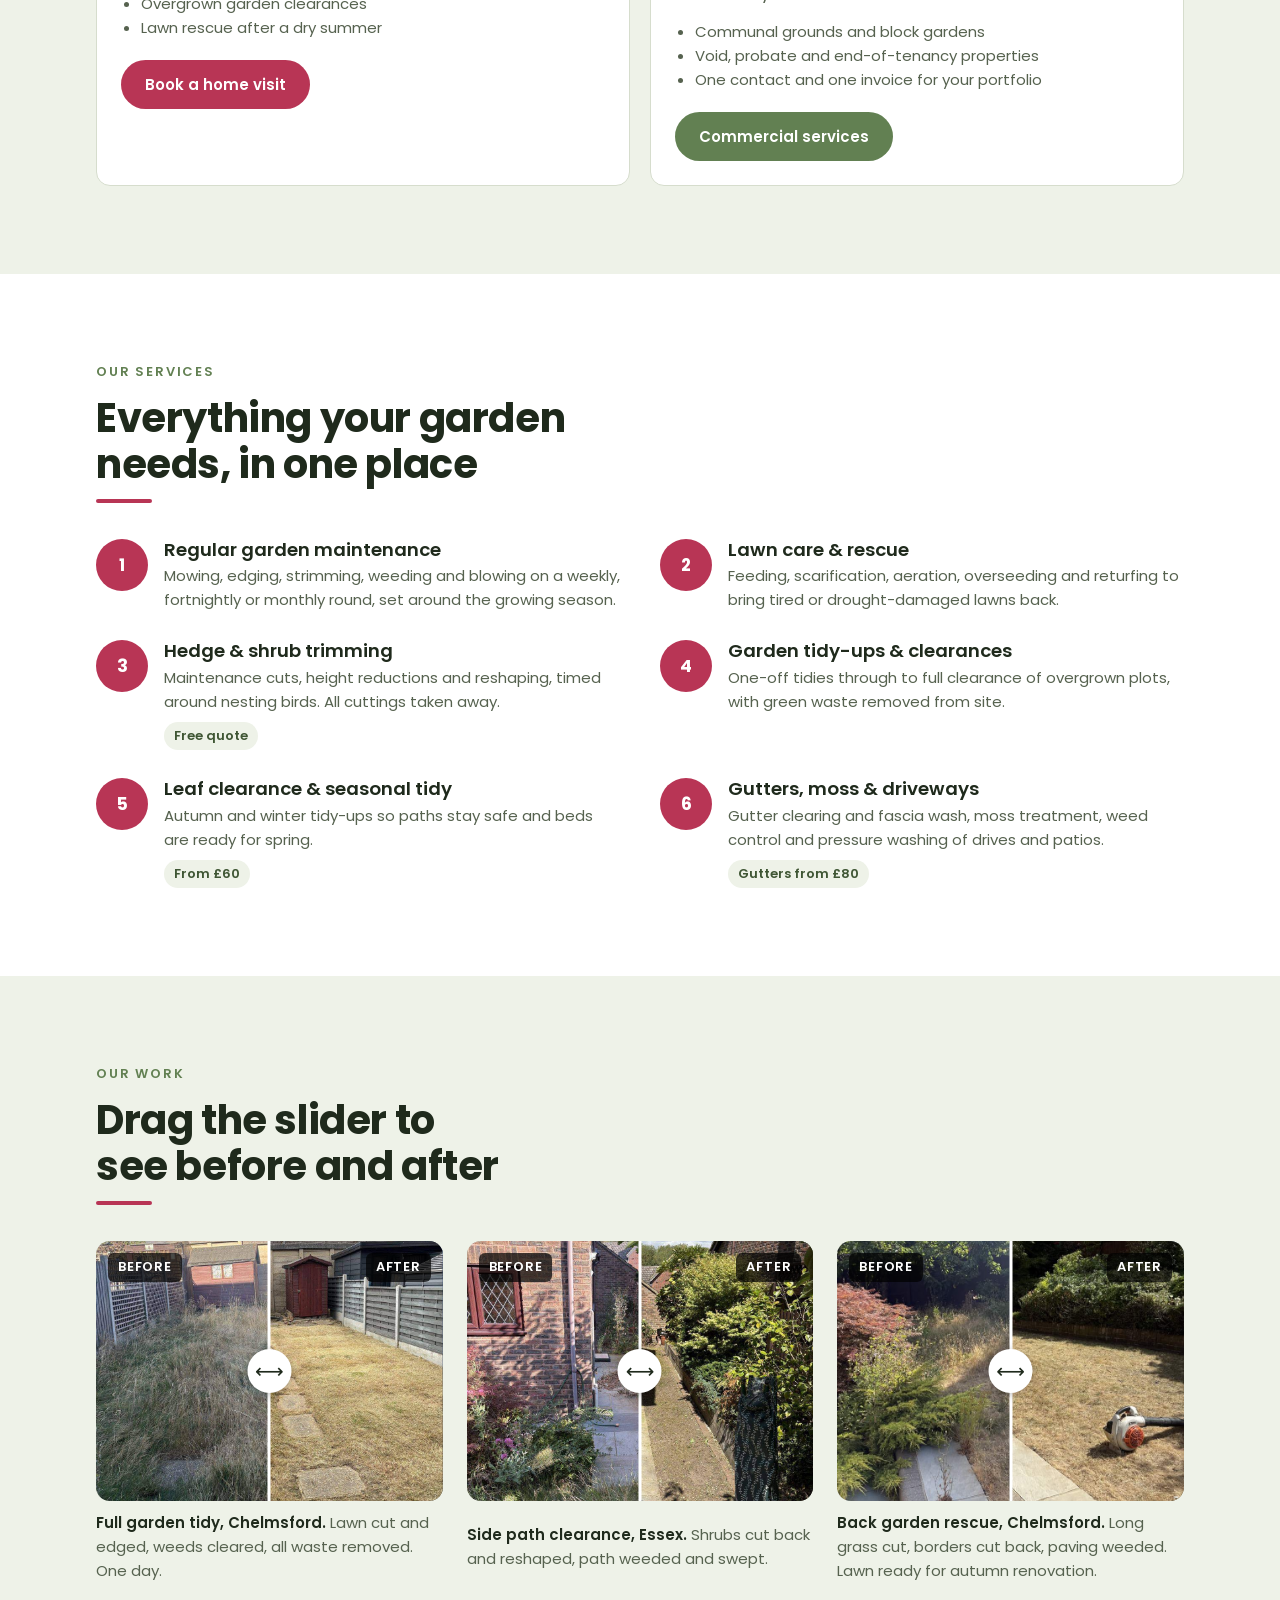
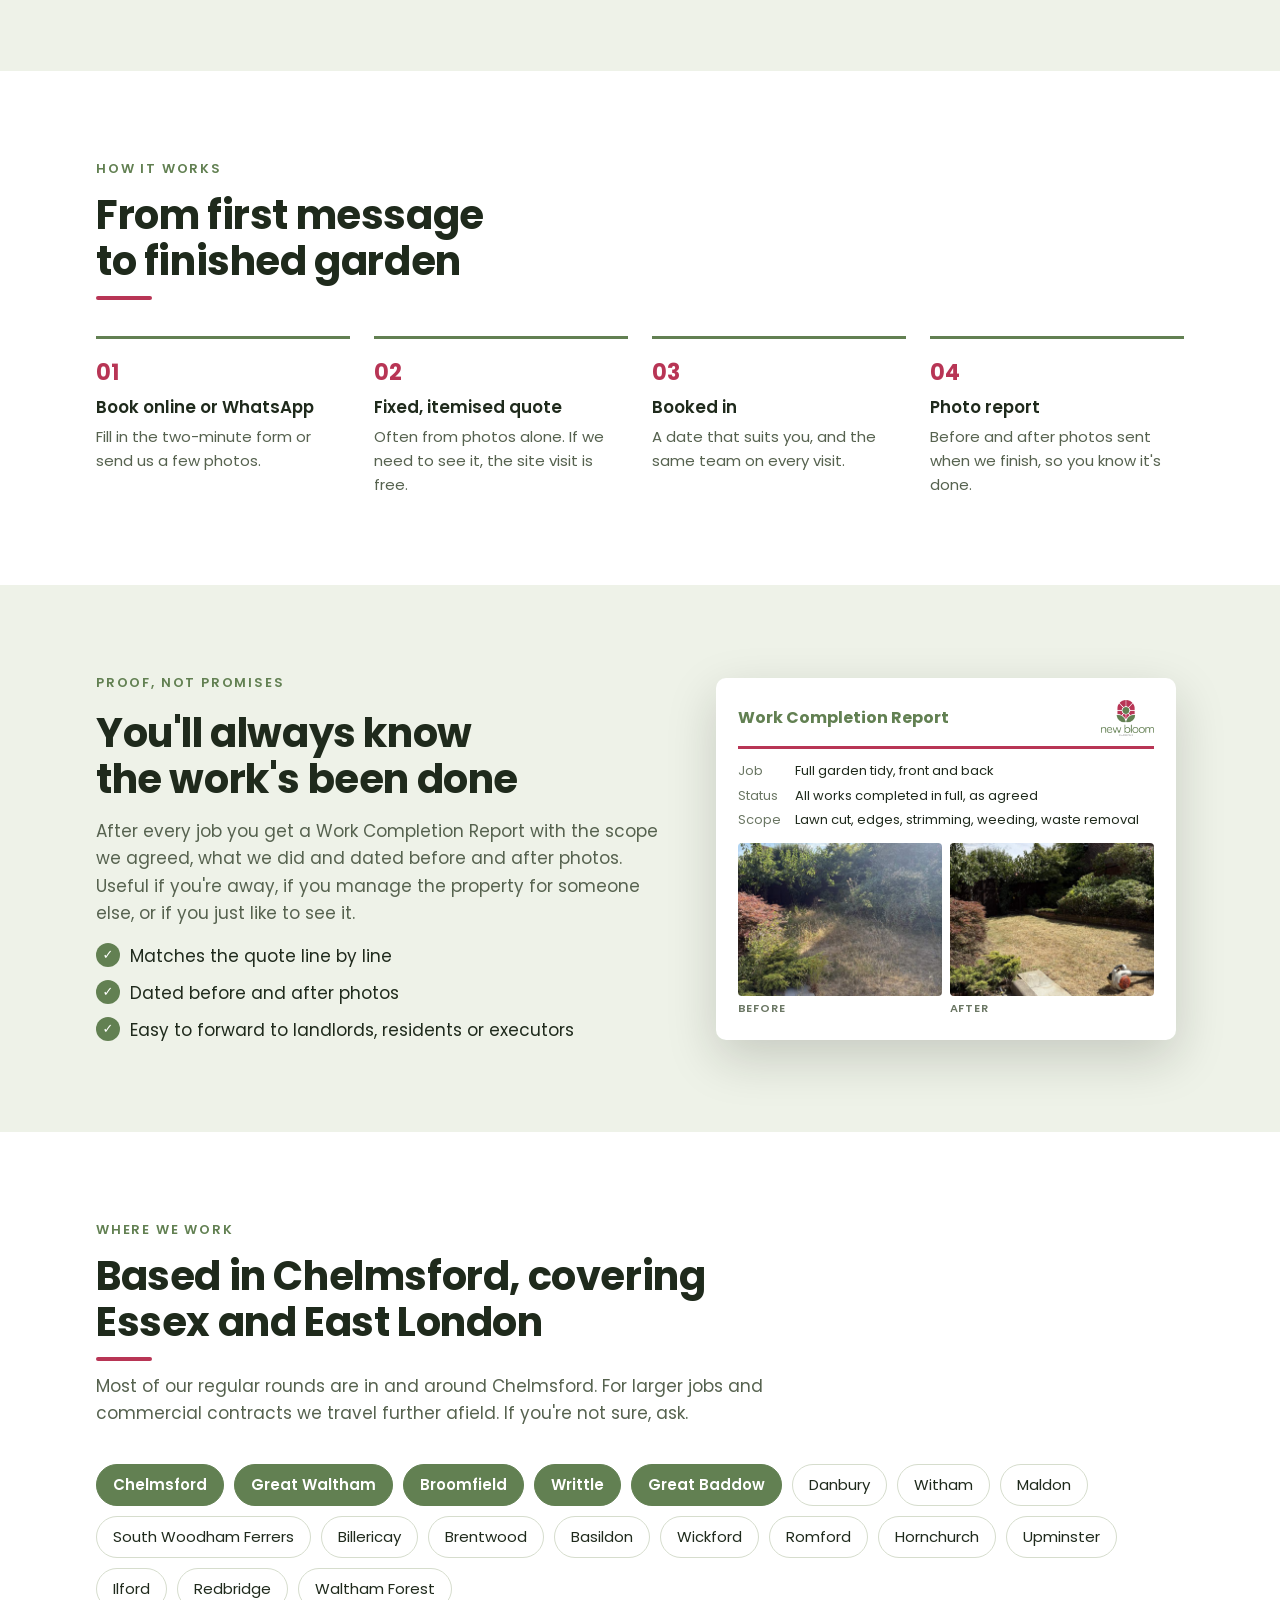
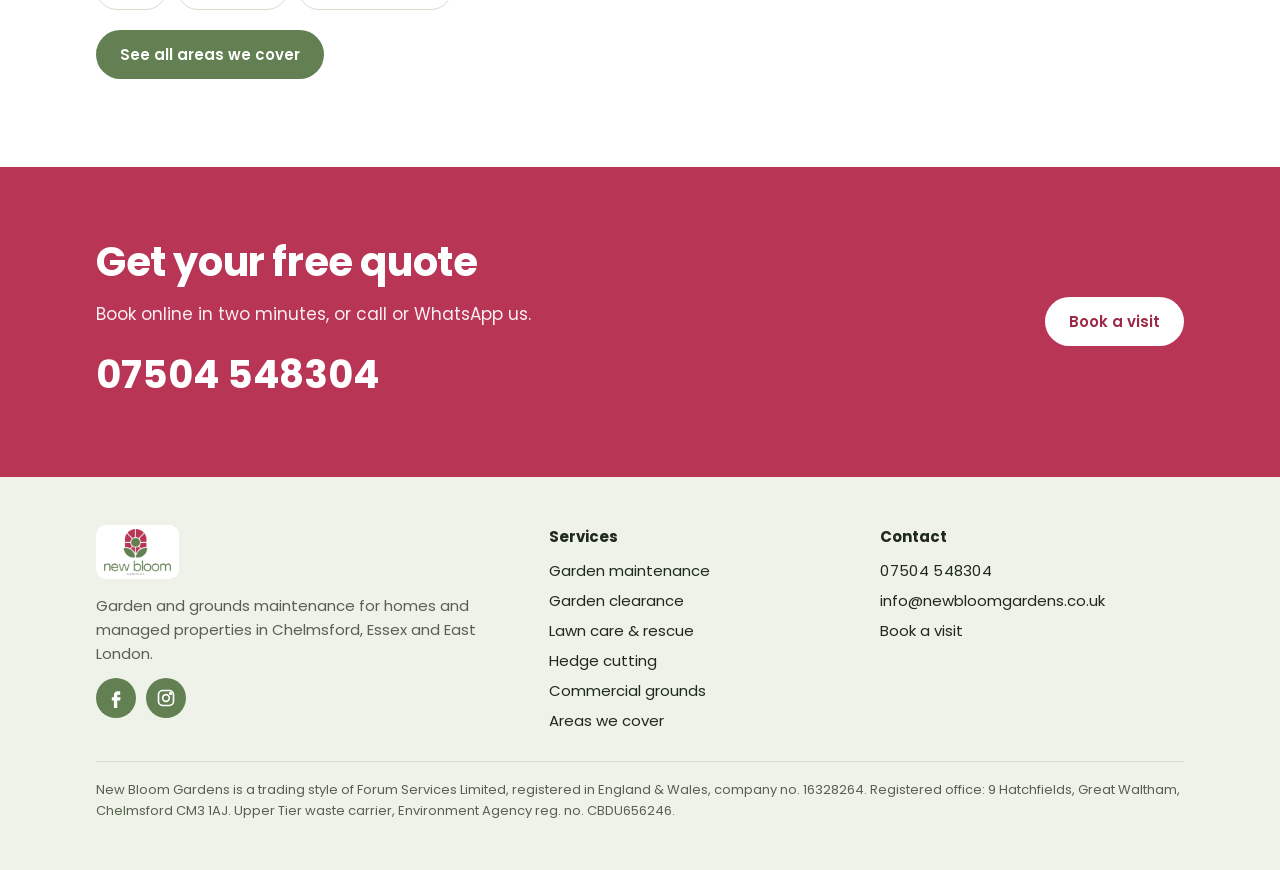
==== commit 8e1b640b: "Add Areas page, link it site-wide, and add copy-and-paste marketing kit Co-Authored-By: Claude Opus " ====
--- a/website/index.html
+++ b/website/index.html
@@ -42,7 +42,7 @@
       <a href="index.html#services">Services</a>
       <a href="index.html#our-work">Our work</a>
       <a href="commercial.html">Commercial</a>
-      <a href="index.html#areas">Areas</a>
+      <a href="areas.html">Areas</a>
     </nav>
     <div class="header-cta">
       <a class="header-phone" href="tel:+447504548304">07504 548304</a>
@@ -227,6 +227,7 @@
         <li>Danbury</li><li>Witham</li><li>Maldon</li><li>South Woodham Ferrers</li><li>Billericay</li><li>Brentwood</li><li>Basildon</li><li>Wickford</li>
         <li>Romford</li><li>Hornchurch</li><li>Upminster</li><li>Ilford</li><li>Redbridge</li><li>Waltham Forest</li>
       </ul>
+      <p style="margin-top:20px"><a class="btn btn--green" href="areas.html">See all areas we cover</a></p>
     </div>
   </section>
 
@@ -260,6 +261,7 @@
         <li><a href="lawn-care-chelmsford.html">Lawn care &amp; rescue</a></li>
         <li><a href="hedge-cutting-chelmsford.html">Hedge cutting</a></li>
         <li><a href="commercial.html">Commercial grounds</a></li>
+        <li><a href="areas.html">Areas we cover</a></li>
       </ul>
     </div>
     <div>
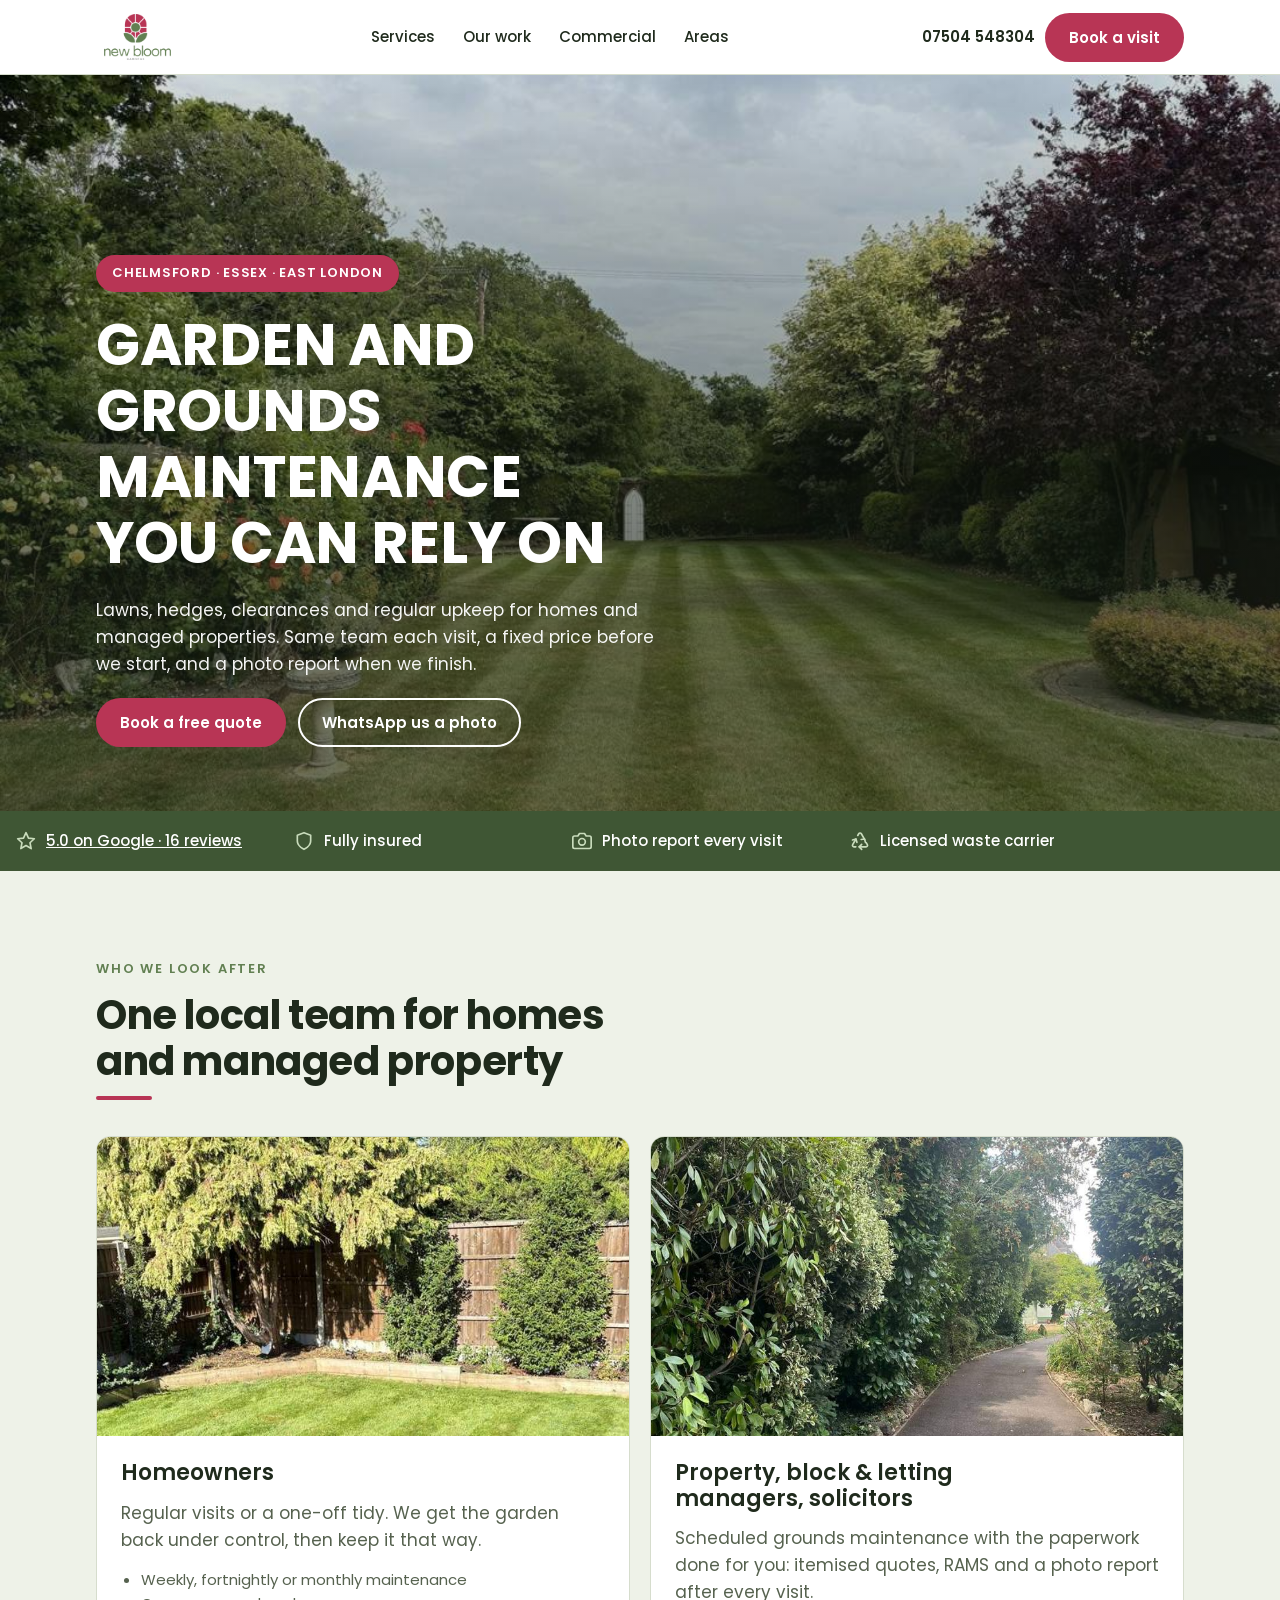
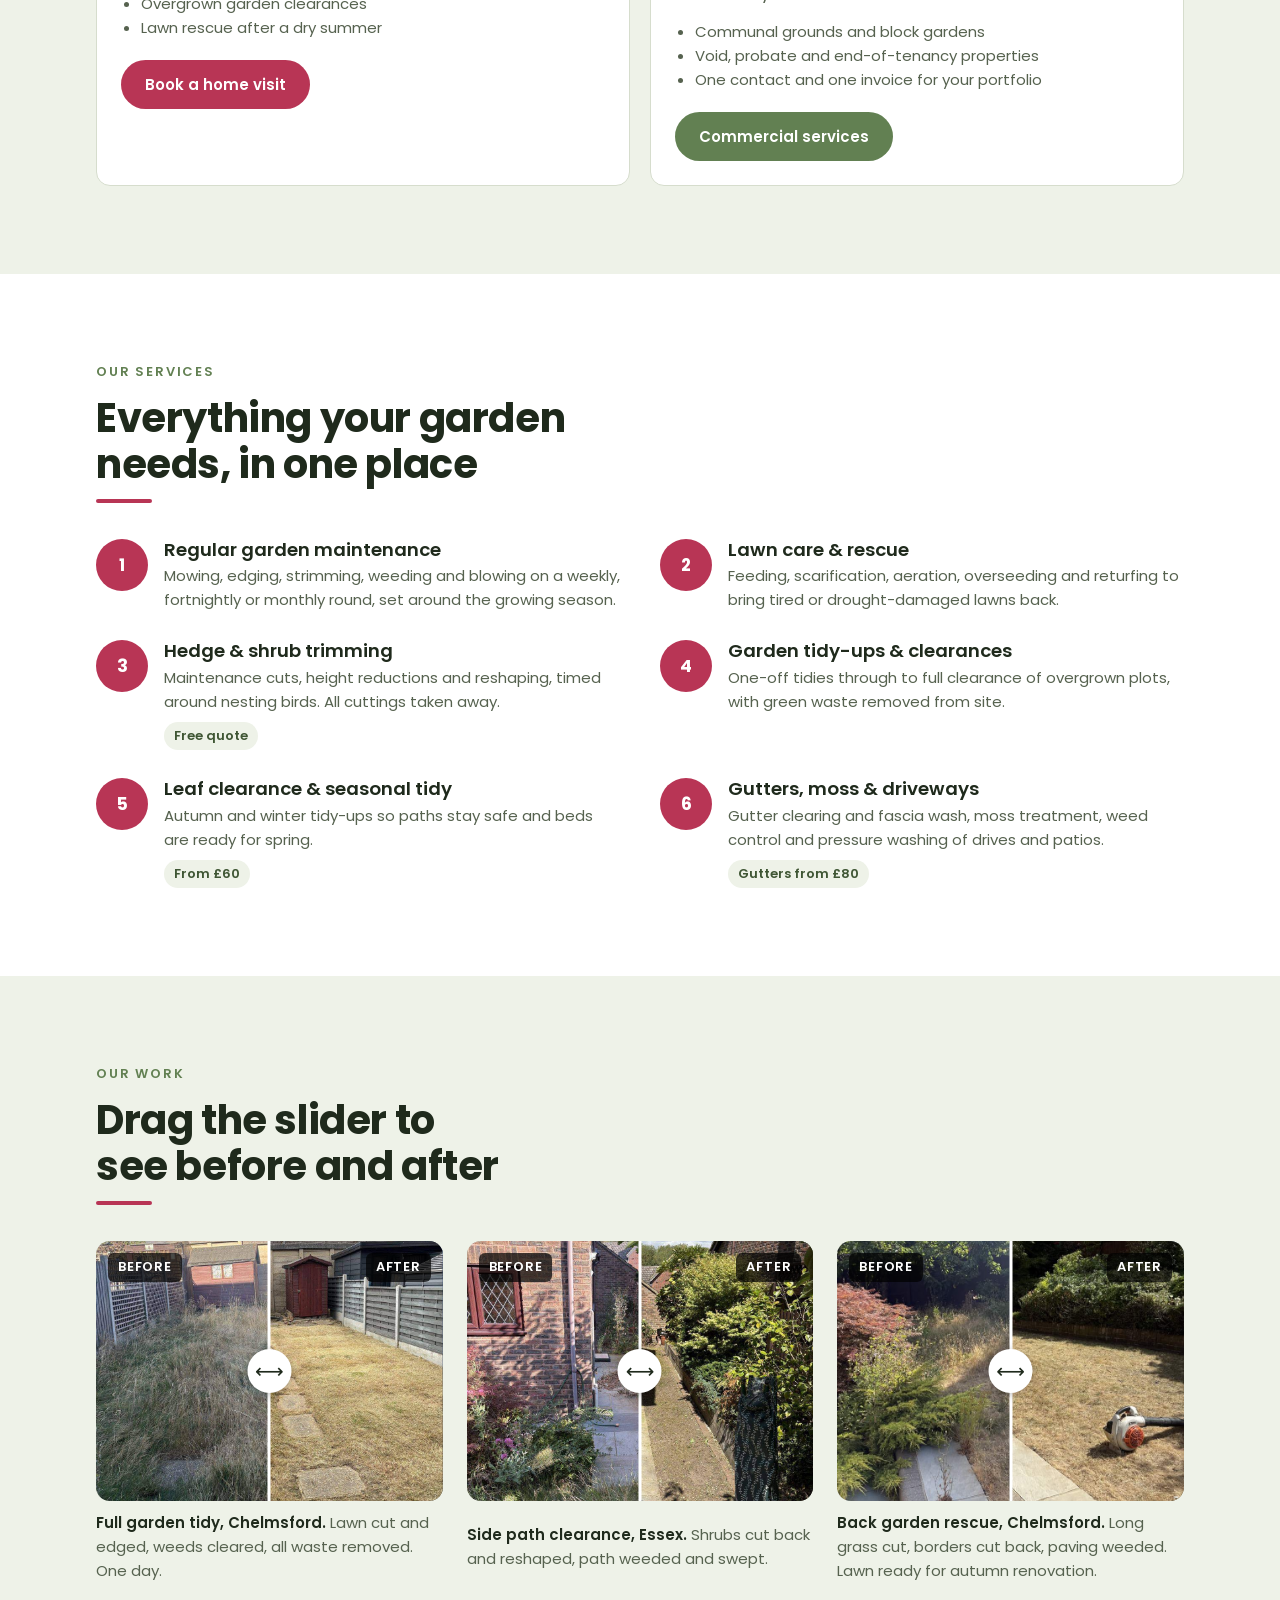
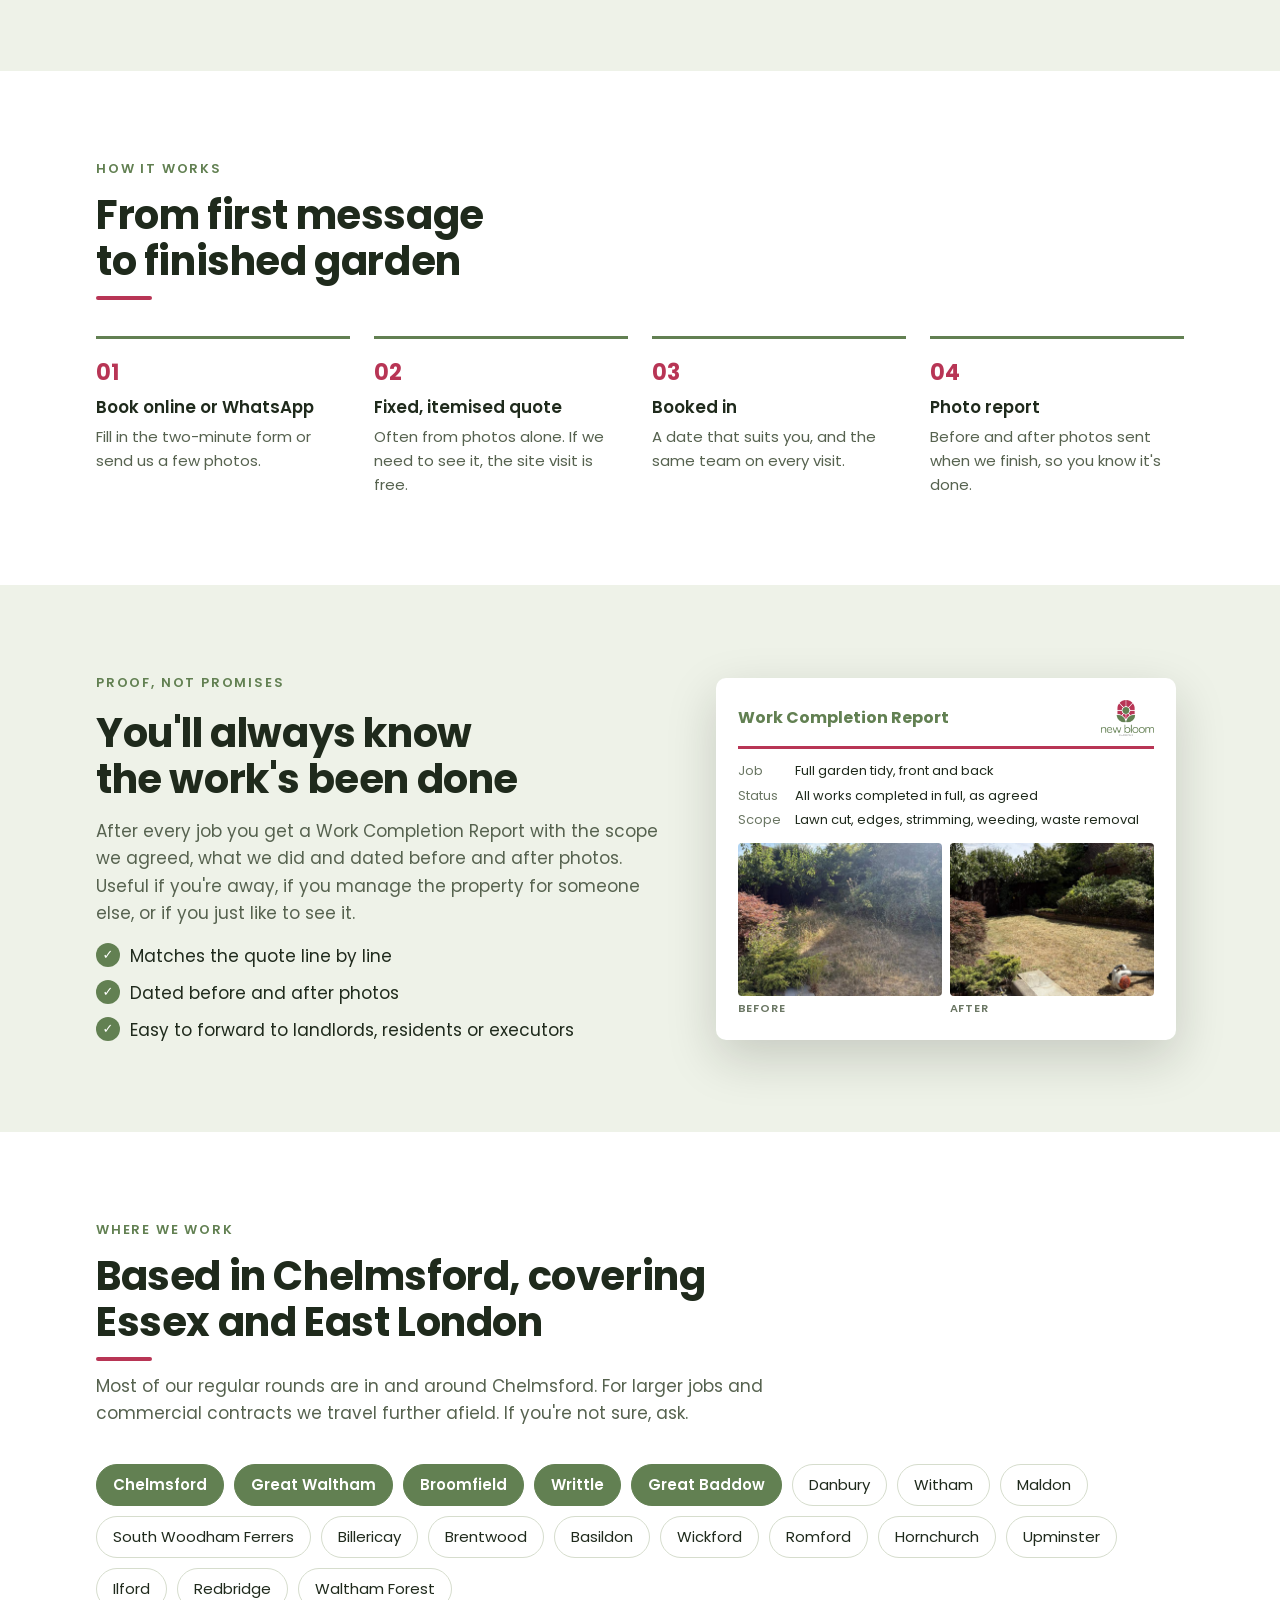
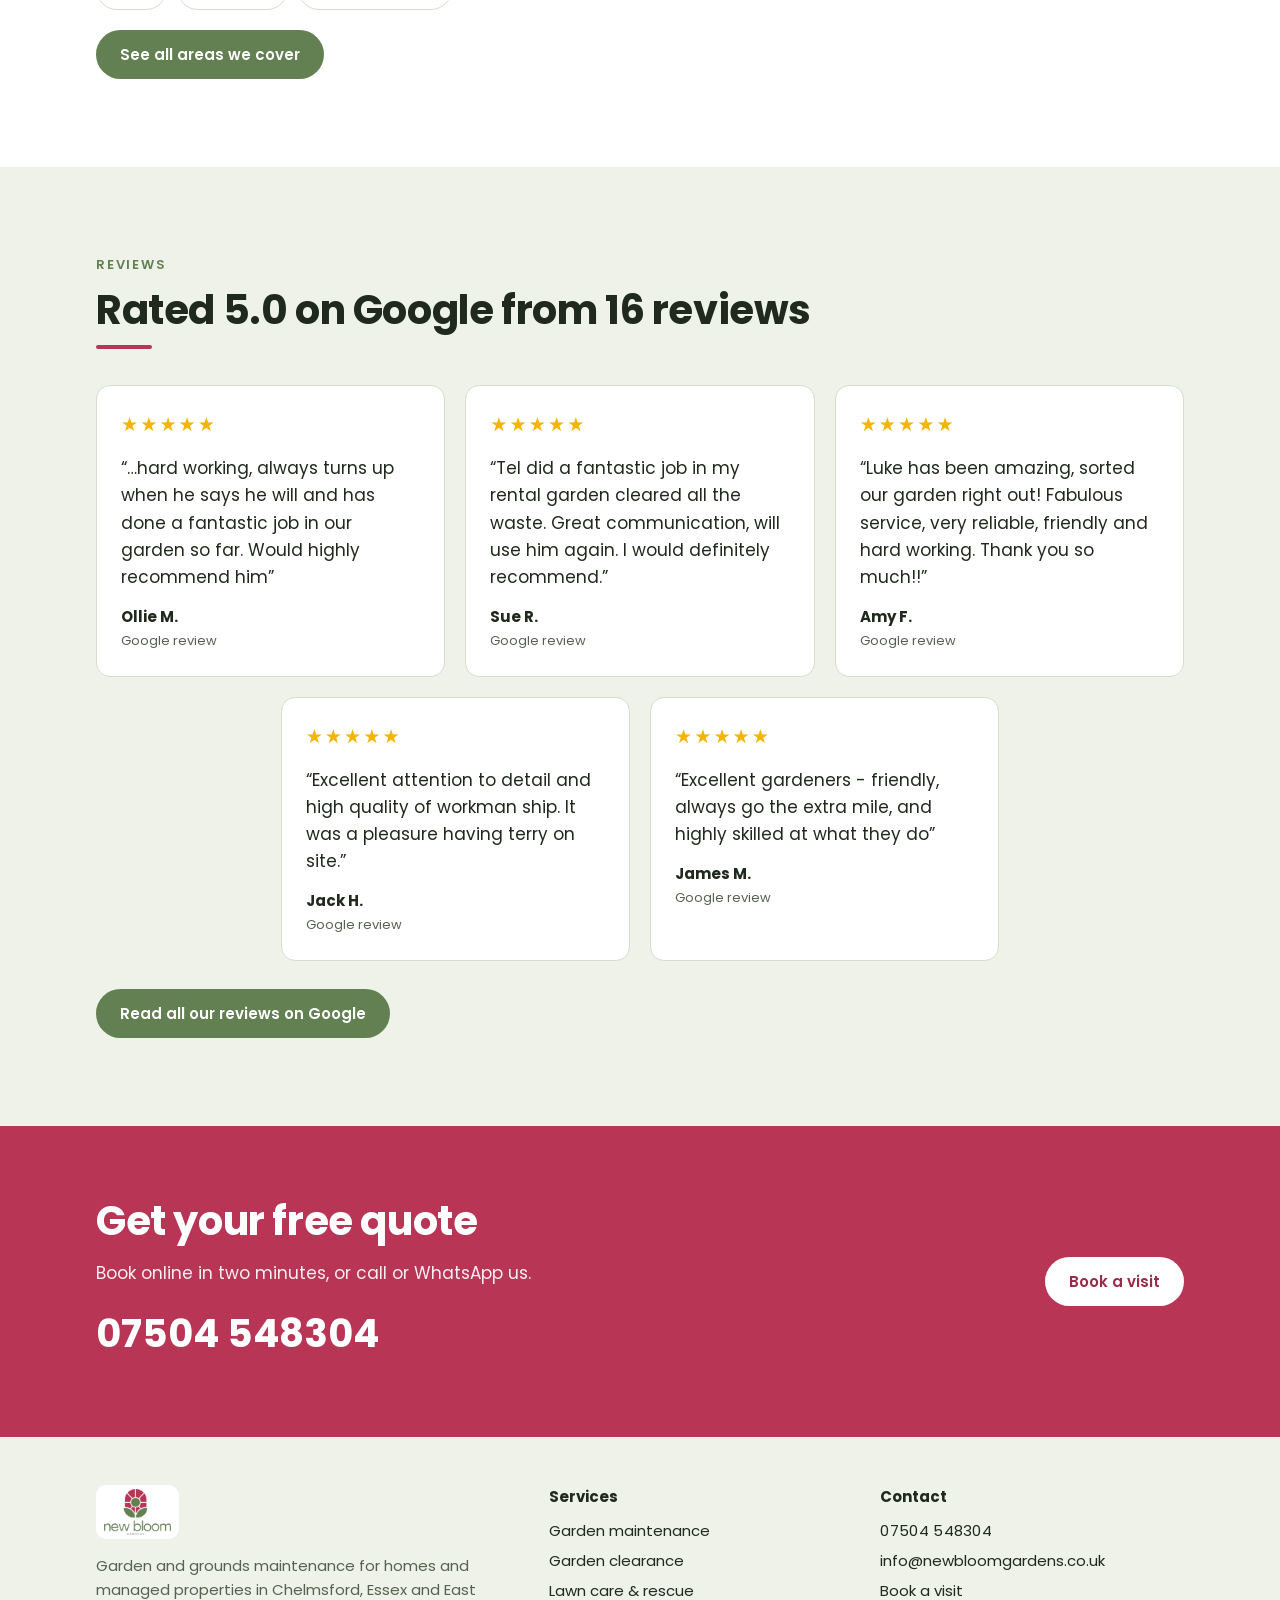
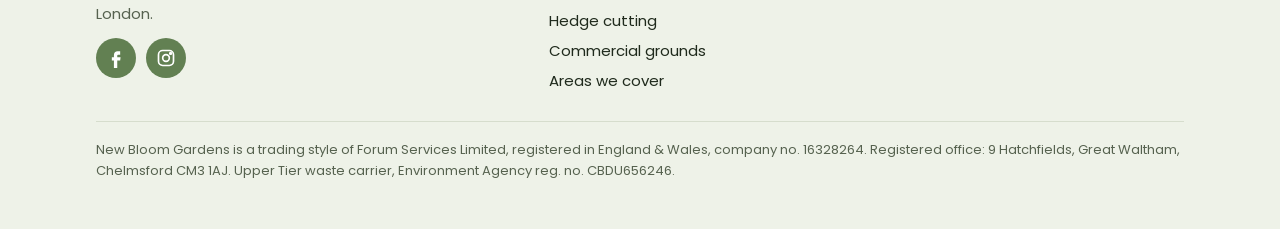
==== commit 931e7dad: "Add five Google reviews to the homepage and show 5.0 rating in trust strip Co-Authored-By: Claude Op" ====
--- a/website/index.html
+++ b/website/index.html
@@ -66,7 +66,7 @@
 
   <section class="trust" aria-label="Why customers choose us">
     <ul class="wrap">
-      <li><svg viewBox="0 0 24 24" fill="none" stroke="currentColor" stroke-width="2" stroke-linecap="round" stroke-linejoin="round" aria-hidden="true"><path d="m12 2 3 6.5 7 .8-5.2 4.8 1.4 7-6.2-3.6-6.2 3.6 1.4-7L2 9.3l7-.8z"/></svg>5-star rated on Google</li>
+      <li><svg viewBox="0 0 24 24" fill="none" stroke="currentColor" stroke-width="2" stroke-linecap="round" stroke-linejoin="round" aria-hidden="true"><path d="m12 2 3 6.5 7 .8-5.2 4.8 1.4 7-6.2-3.6-6.2 3.6 1.4-7L2 9.3l7-.8z"/></svg><a href="#reviews" style="color:inherit">5.0 on Google · 16 reviews</a></li>
       <li><svg viewBox="0 0 24 24" fill="none" stroke="currentColor" stroke-width="2" stroke-linecap="round" stroke-linejoin="round" aria-hidden="true"><path d="M12 22s8-4 8-10V5l-8-3-8 3v7c0 6 8 10 8 10z"/></svg>Fully insured</li>
       <li><svg viewBox="0 0 24 24" fill="none" stroke="currentColor" stroke-width="2" stroke-linecap="round" stroke-linejoin="round" aria-hidden="true"><path d="M23 19a2 2 0 0 1-2 2H3a2 2 0 0 1-2-2V8a2 2 0 0 1 2-2h4l2-3h6l2 3h4a2 2 0 0 1 2 2z"/><circle cx="12" cy="13" r="4"/></svg>Photo report every visit</li>
       <li><svg viewBox="0 0 24 24" fill="none" stroke="currentColor" stroke-width="2" stroke-linecap="round" stroke-linejoin="round" aria-hidden="true"><path d="M7 19H4.8a1.8 1.8 0 0 1-1.6-2.7L7.1 9.6"/><path d="M11 19h8.2a1.8 1.8 0 0 0 1.6-2.7l-1.2-2.1"/><path d="m14 16-3 3 3 3"/><path d="M8.3 13.6 7.1 9.6 3 10.8"/><path d="m9.3 5.4 1.2-2.1A1.8 1.8 0 0 1 12 2.4a1.8 1.8 0 0 1 1.6.9l3.9 6.7"/><path d="m13.4 10.2 4.1-.6 1.1 4.1"/></svg>Licensed waste carrier</li>
@@ -231,6 +231,24 @@
     </div>
   </section>
 
+  <section class="band band--sage" id="reviews">
+    <div class="wrap">
+      <div class="section-head">
+        <span class="eyebrow">Reviews</span>
+        <h2>Rated 5.0 on Google from 16 reviews</h2>
+        <div class="rule"></div>
+      </div>
+      <div class="reviews">
+        <figure class="review"><div class="stars" aria-label="5 out of 5 stars">★★★★★</div><blockquote>“…hard working, always turns up when he says he will and has done a fantastic job in our garden so far. Would highly recommend him”</blockquote><figcaption><strong>Ollie M.</strong><span>Google review</span></figcaption></figure>
+        <figure class="review"><div class="stars" aria-label="5 out of 5 stars">★★★★★</div><blockquote>“Tel did a fantastic job in my rental garden cleared all the waste. Great communication, will use him again. I would definitely recommend.”</blockquote><figcaption><strong>Sue R.</strong><span>Google review</span></figcaption></figure>
+        <figure class="review"><div class="stars" aria-label="5 out of 5 stars">★★★★★</div><blockquote>“Luke has been amazing, sorted our garden right out! Fabulous service, very reliable, friendly and hard working. Thank you so much!!”</blockquote><figcaption><strong>Amy F.</strong><span>Google review</span></figcaption></figure>
+        <figure class="review"><div class="stars" aria-label="5 out of 5 stars">★★★★★</div><blockquote>“Excellent attention to detail and high quality of workman ship. It was a pleasure having terry on site.”</blockquote><figcaption><strong>Jack H.</strong><span>Google review</span></figcaption></figure>
+        <figure class="review"><div class="stars" aria-label="5 out of 5 stars">★★★★★</div><blockquote>“Excellent gardeners - friendly, always go the extra mile, and highly skilled at what they do”</blockquote><figcaption><strong>James M.</strong><span>Google review</span></figcaption></figure>
+      </div>
+      <p style="margin-top:28px"><a class="btn btn--green" href="https://www.google.com/search?q=New+Bloom+Gardens+Chelmsford+reviews" rel="noopener">Read all our reviews on Google</a></p>
+    </div>
+  </section>
+
   <section class="cta">
     <div class="wrap">
       <div class="stack">
--- a/website/style.css
+++ b/website/style.css
@@ -269,3 +269,16 @@
 .related { display: flex; flex-wrap: wrap; gap: 10px; list-style: none; padding: 0; margin: 0; }
 .related a { display: inline-block; border: 1.5px solid var(--line); border-radius: 999px; padding: 8px 16px; font-size: var(--fs-sm); color: var(--ink); text-decoration: none; background: var(--paper); }
 .related a:hover { border-color: var(--crimson); color: var(--crimson); }
+
+/* Reviews */
+.reviews { display: grid; gap: 20px; }
+@media (min-width: 760px) {
+  .reviews { grid-template-columns: repeat(6, 1fr); }
+  .reviews .review { grid-column: span 2; }
+  .reviews .review:nth-child(4) { grid-column: 2 / span 2; }
+}
+.review { margin: 0; background: var(--paper); border: 1px solid var(--line); border-radius: var(--radius); padding: 24px; display: grid; gap: 14px; align-content: start; min-width: 0; }
+.review .stars { color: #f4b400; font-size: 1.2rem; letter-spacing: 2px; }
+.review blockquote { margin: 0; font-size: var(--fs-md); line-height: 1.6; }
+.review figcaption { display: grid; gap: 2px; font-size: var(--fs-sm); }
+.review figcaption span { color: var(--muted); font-size: var(--fs-xs); }
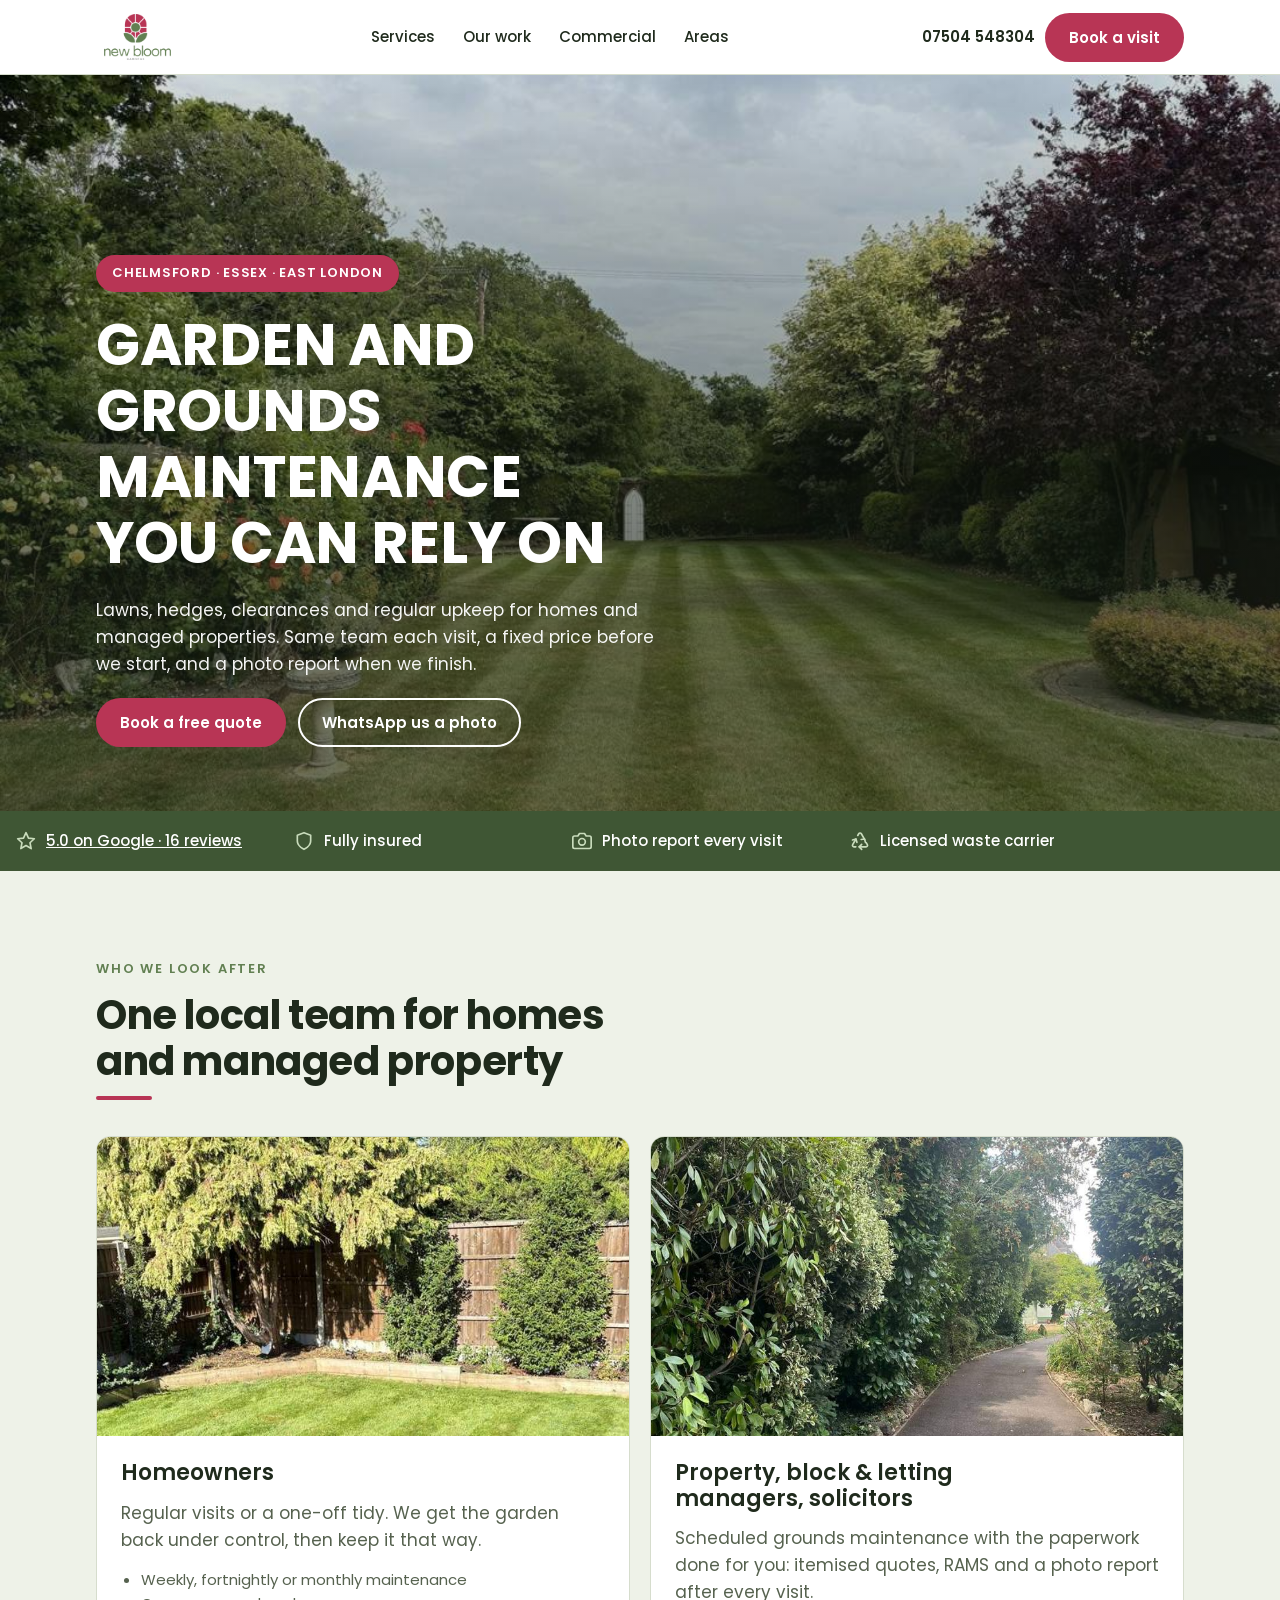
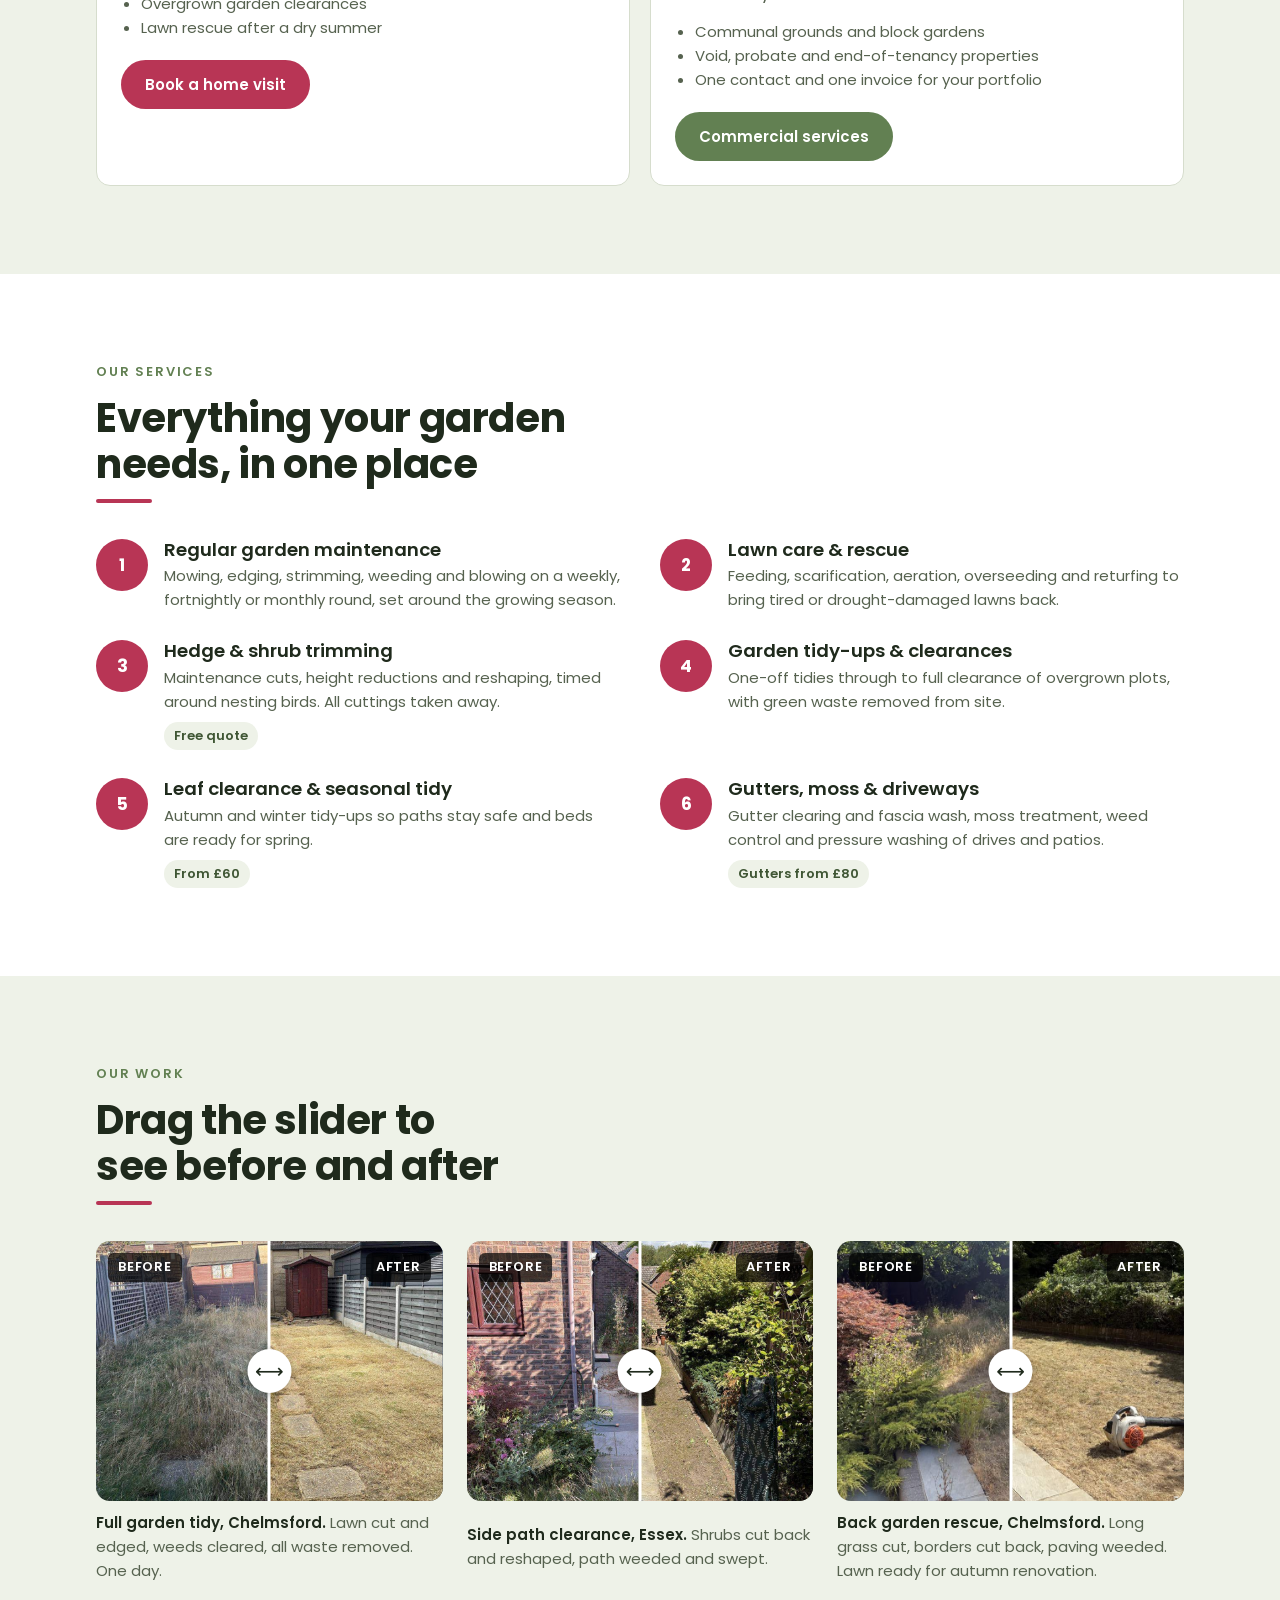
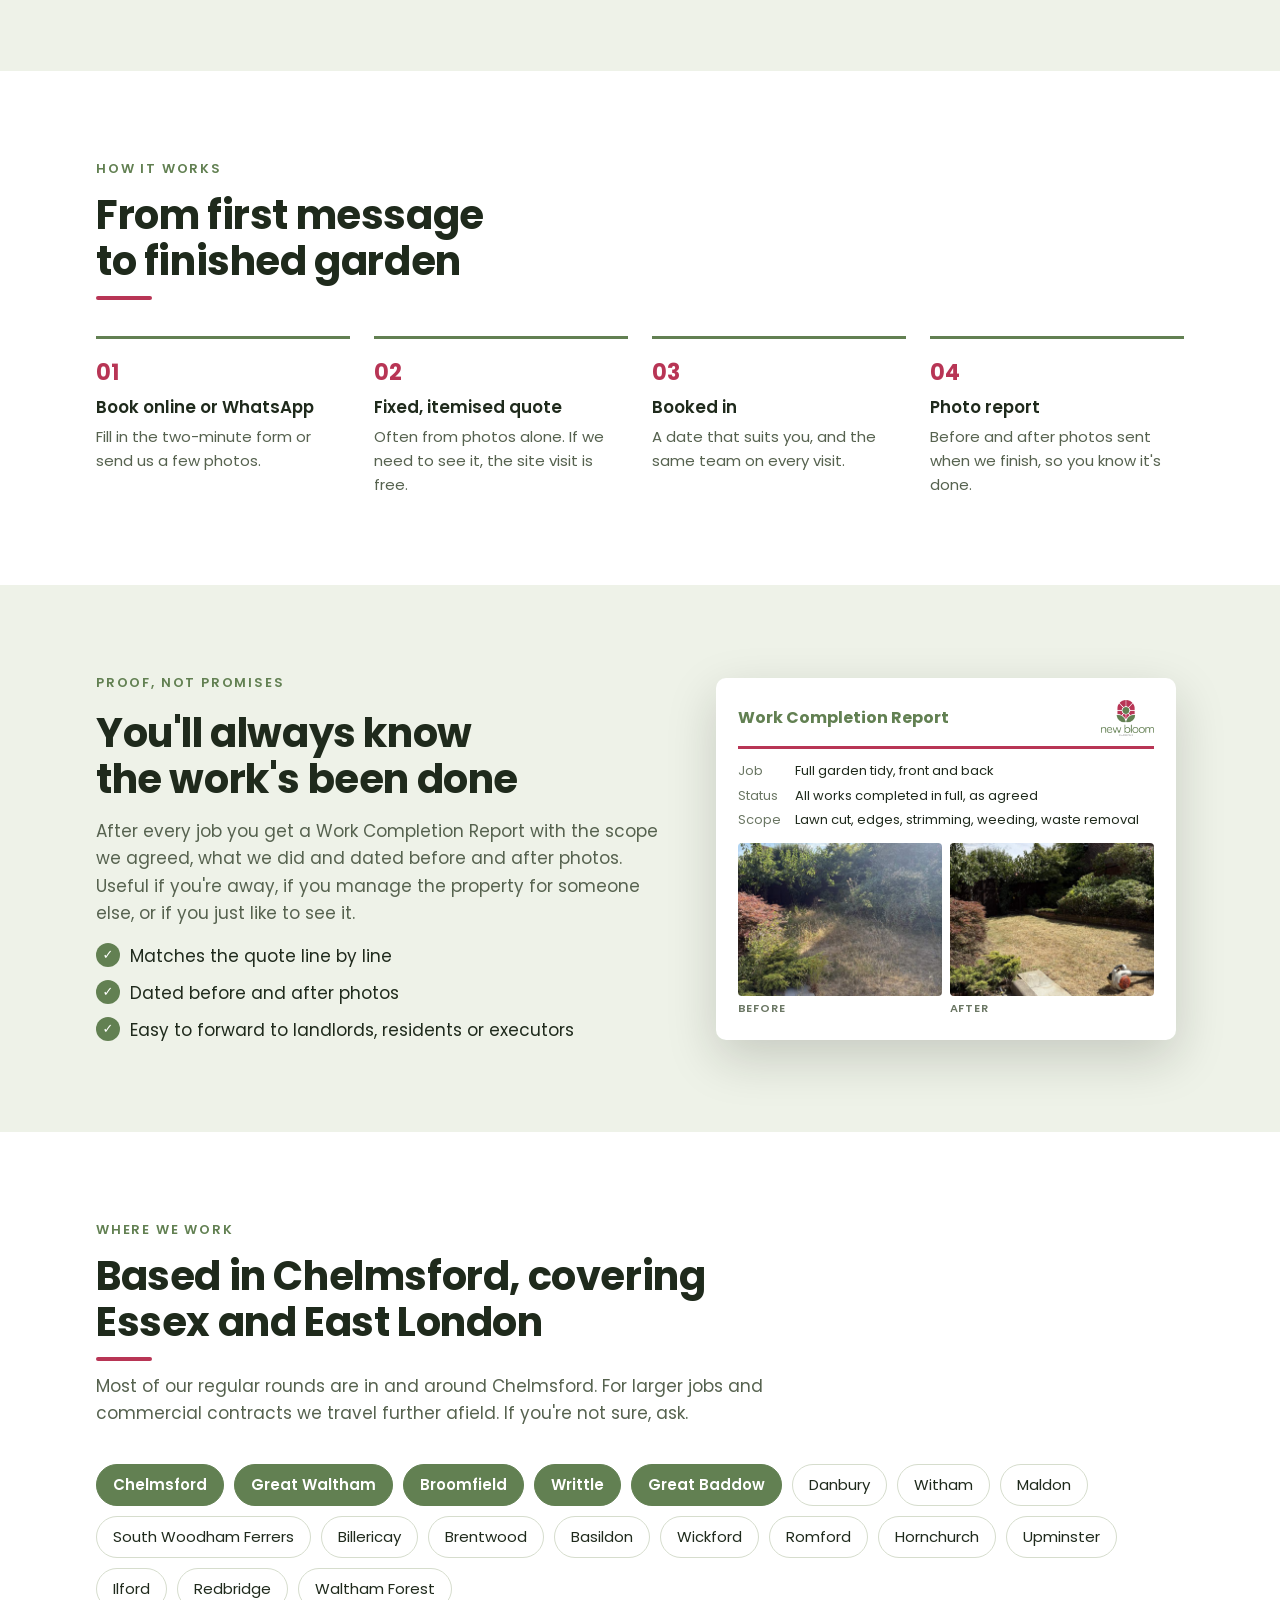
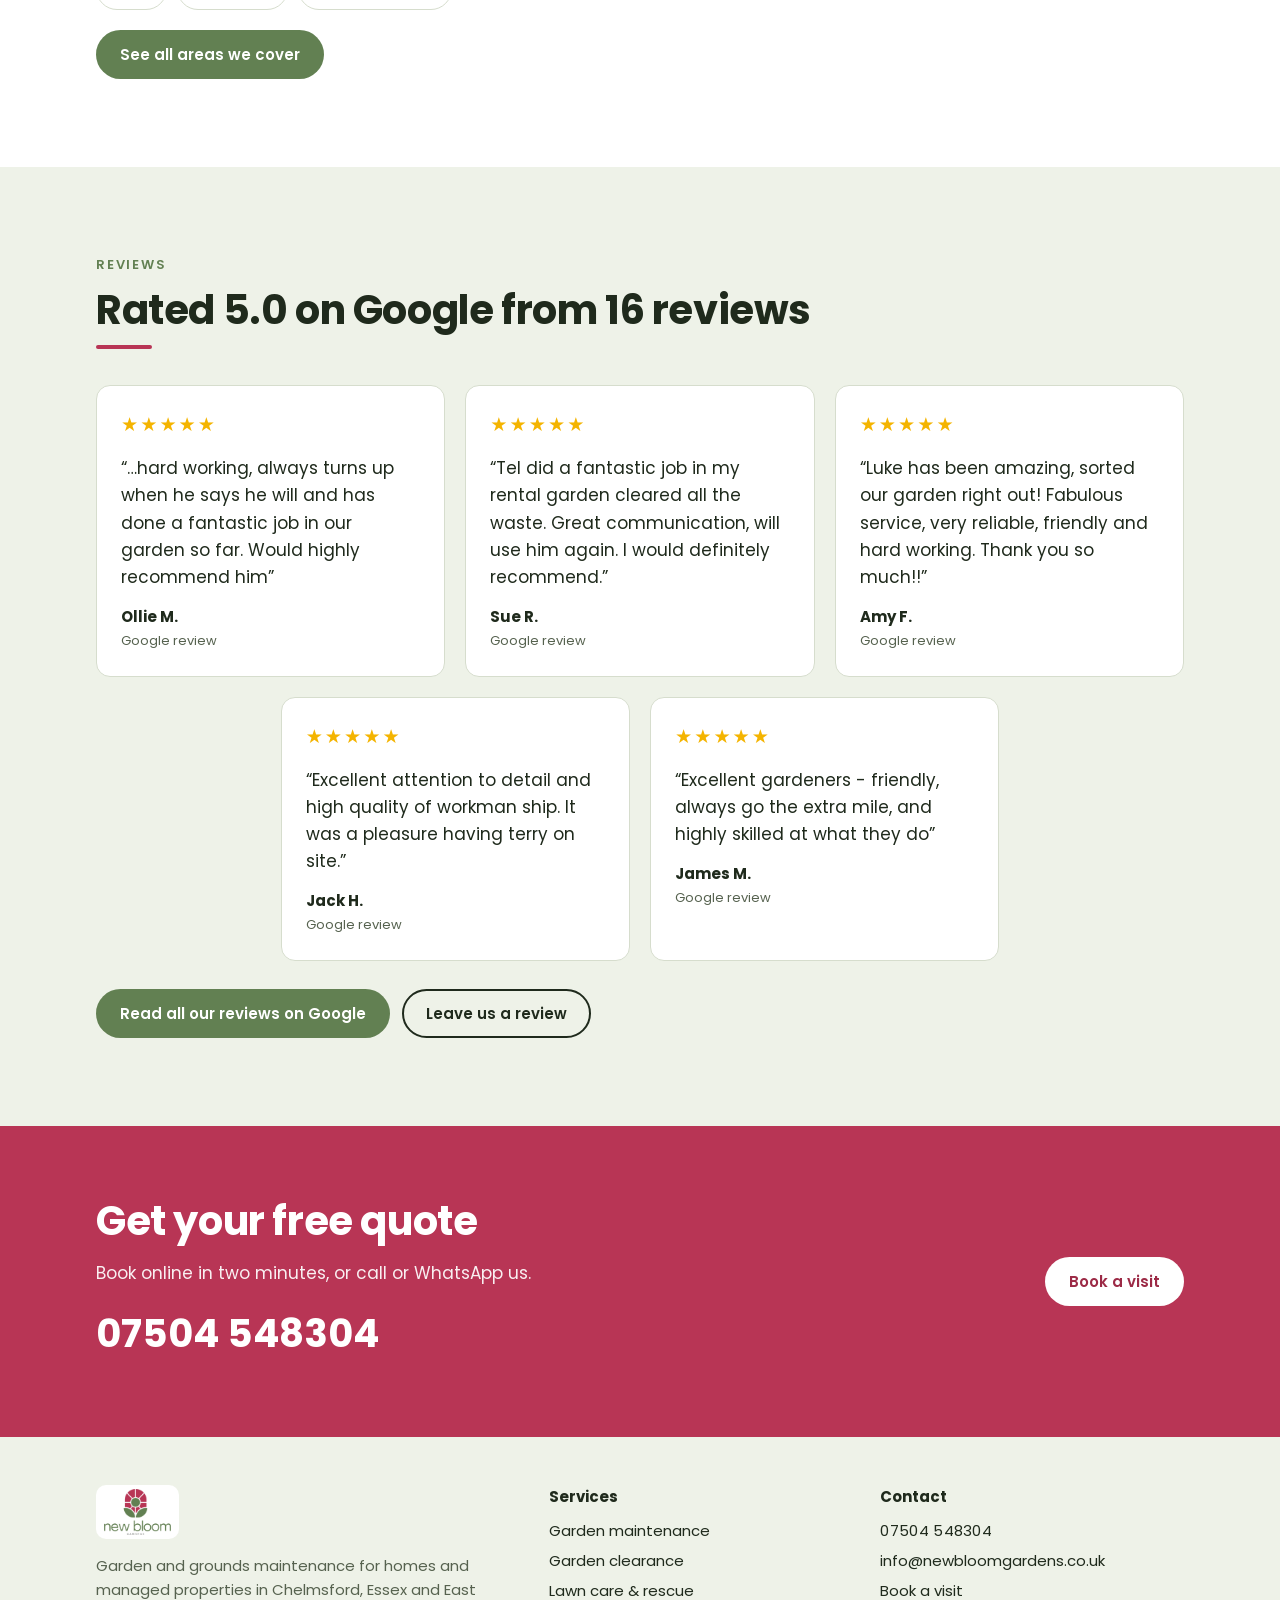
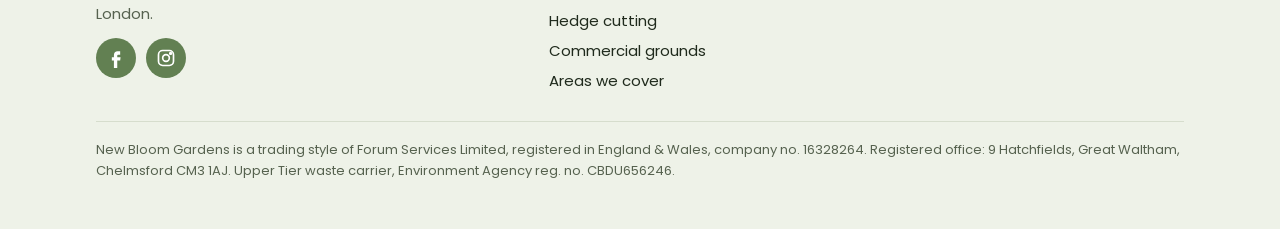
==== commit f4b7ec39: "Add Google review link to website and copy kit Co-Authored-By: Claude Opus 5.5 <noreply@anthropic.co" ====
--- a/website/index.html
+++ b/website/index.html
@@ -245,7 +245,7 @@
         <figure class="review"><div class="stars" aria-label="5 out of 5 stars">★★★★★</div><blockquote>“Excellent attention to detail and high quality of workman ship. It was a pleasure having terry on site.”</blockquote><figcaption><strong>Jack H.</strong><span>Google review</span></figcaption></figure>
         <figure class="review"><div class="stars" aria-label="5 out of 5 stars">★★★★★</div><blockquote>“Excellent gardeners - friendly, always go the extra mile, and highly skilled at what they do”</blockquote><figcaption><strong>James M.</strong><span>Google review</span></figcaption></figure>
       </div>
-      <p style="margin-top:28px"><a class="btn btn--green" href="https://www.google.com/search?q=New+Bloom+Gardens+Chelmsford+reviews" rel="noopener">Read all our reviews on Google</a></p>
+      <p style="margin-top:28px;display:flex;flex-wrap:wrap;gap:12px"><a class="btn btn--green" href="https://www.google.com/search?q=New+Bloom+Gardens+Chelmsford+reviews" rel="noopener">Read all our reviews on Google</a><a class="btn btn--ghost" href="https://g.page/r/CbyCRGgCzelEEBM/review" rel="noopener">Leave us a review</a></p>
     </div>
   </section>
 
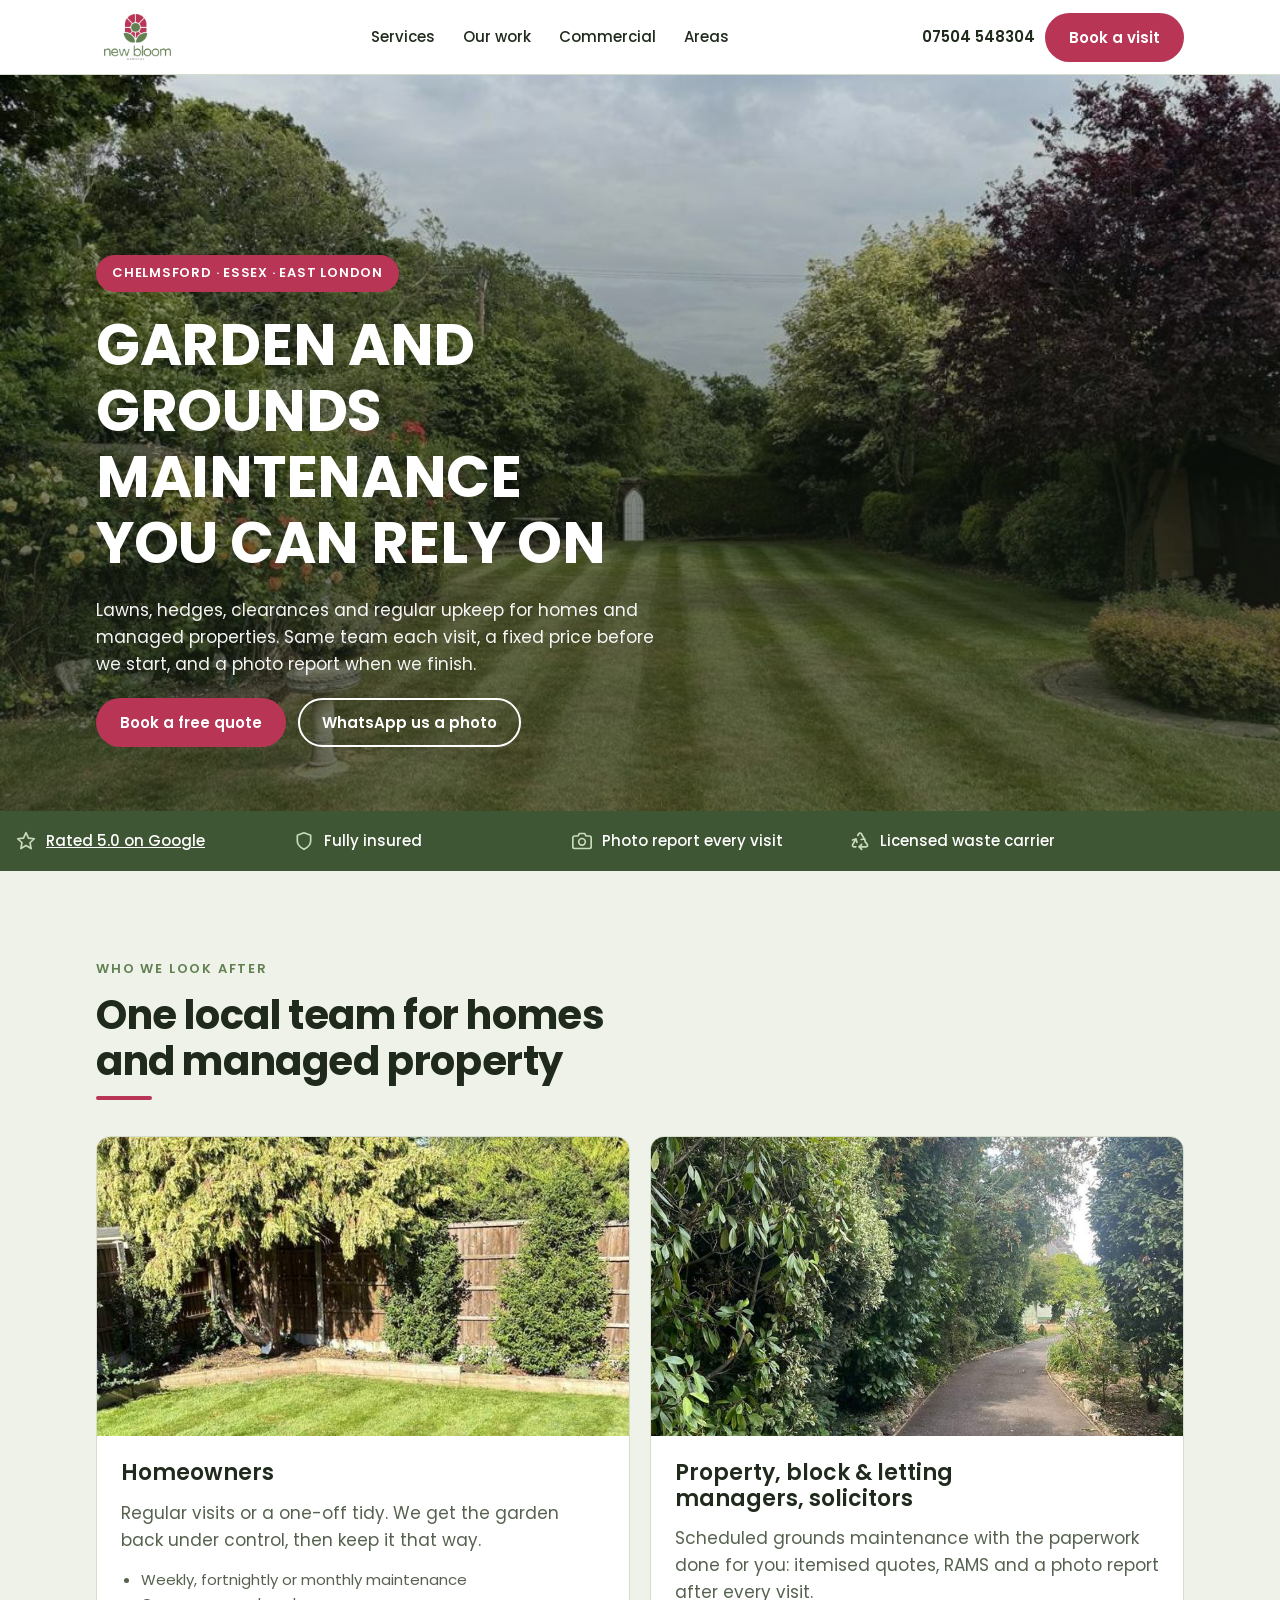
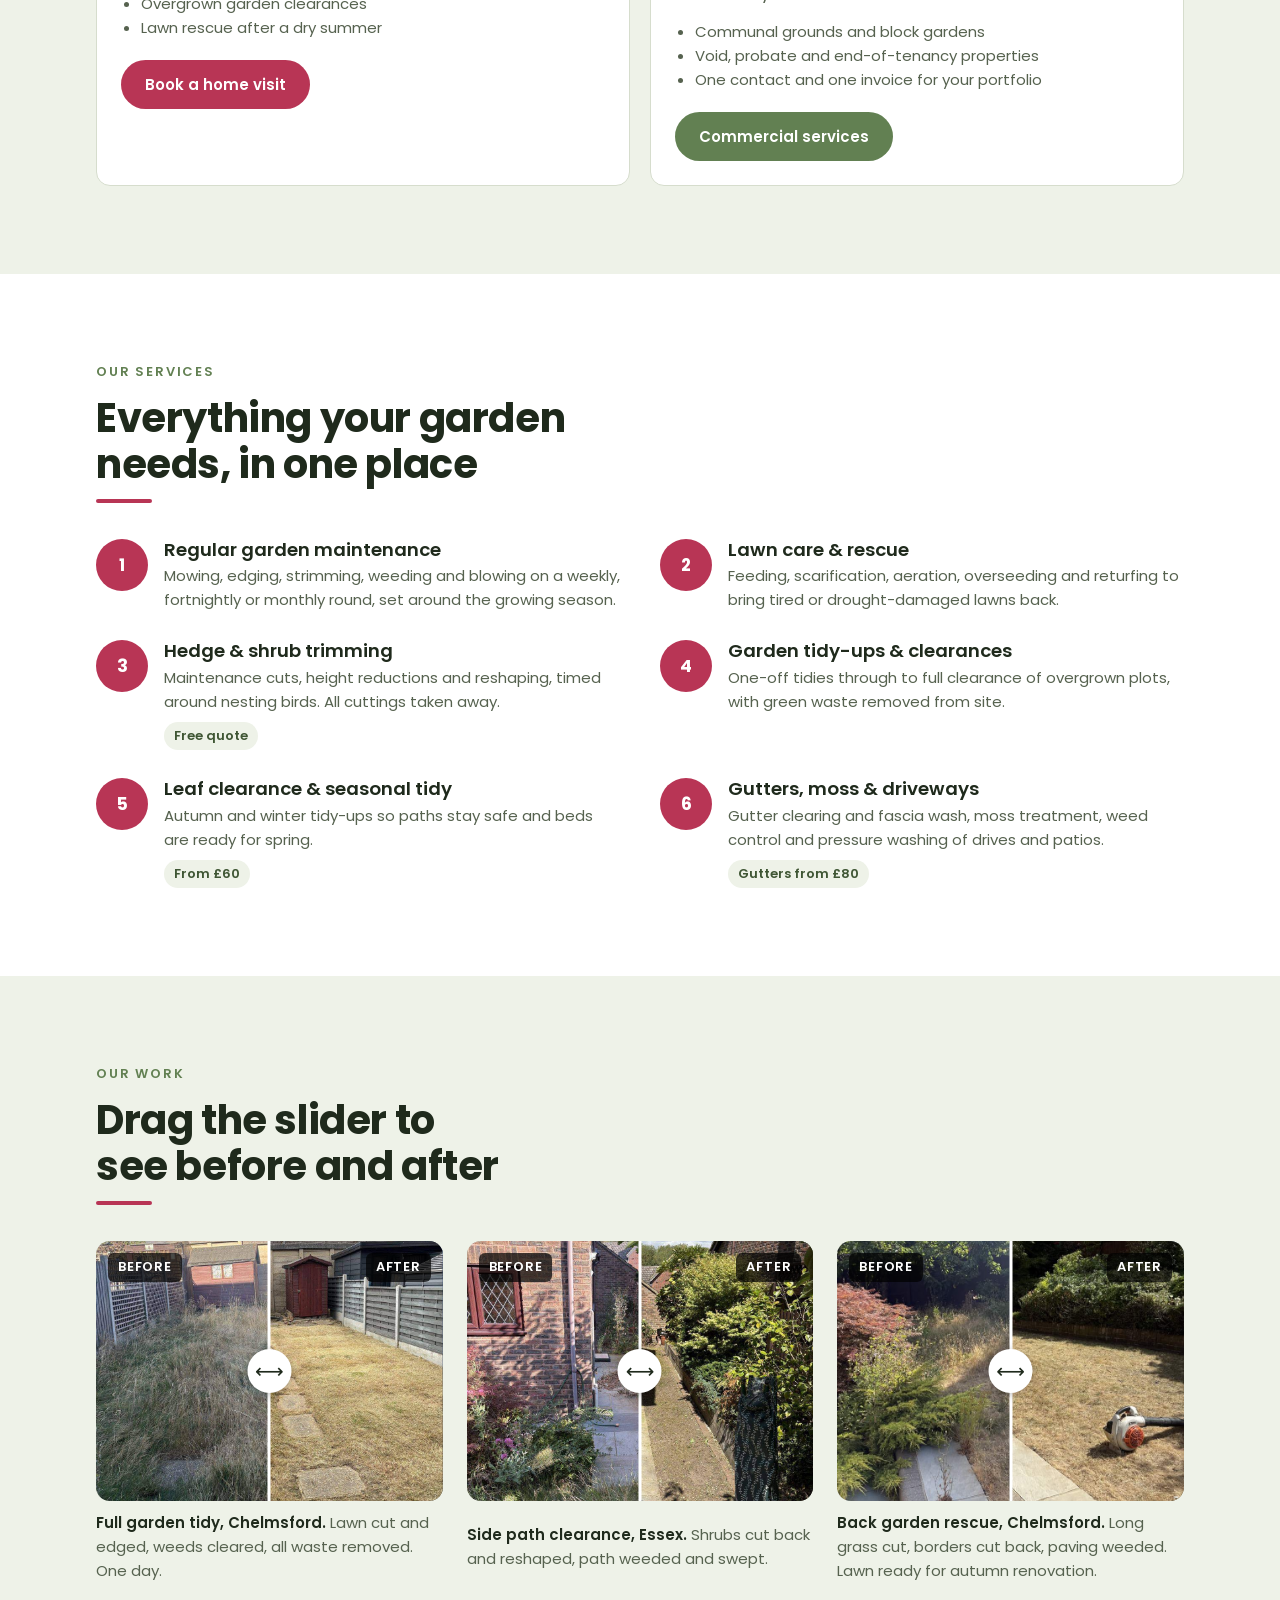
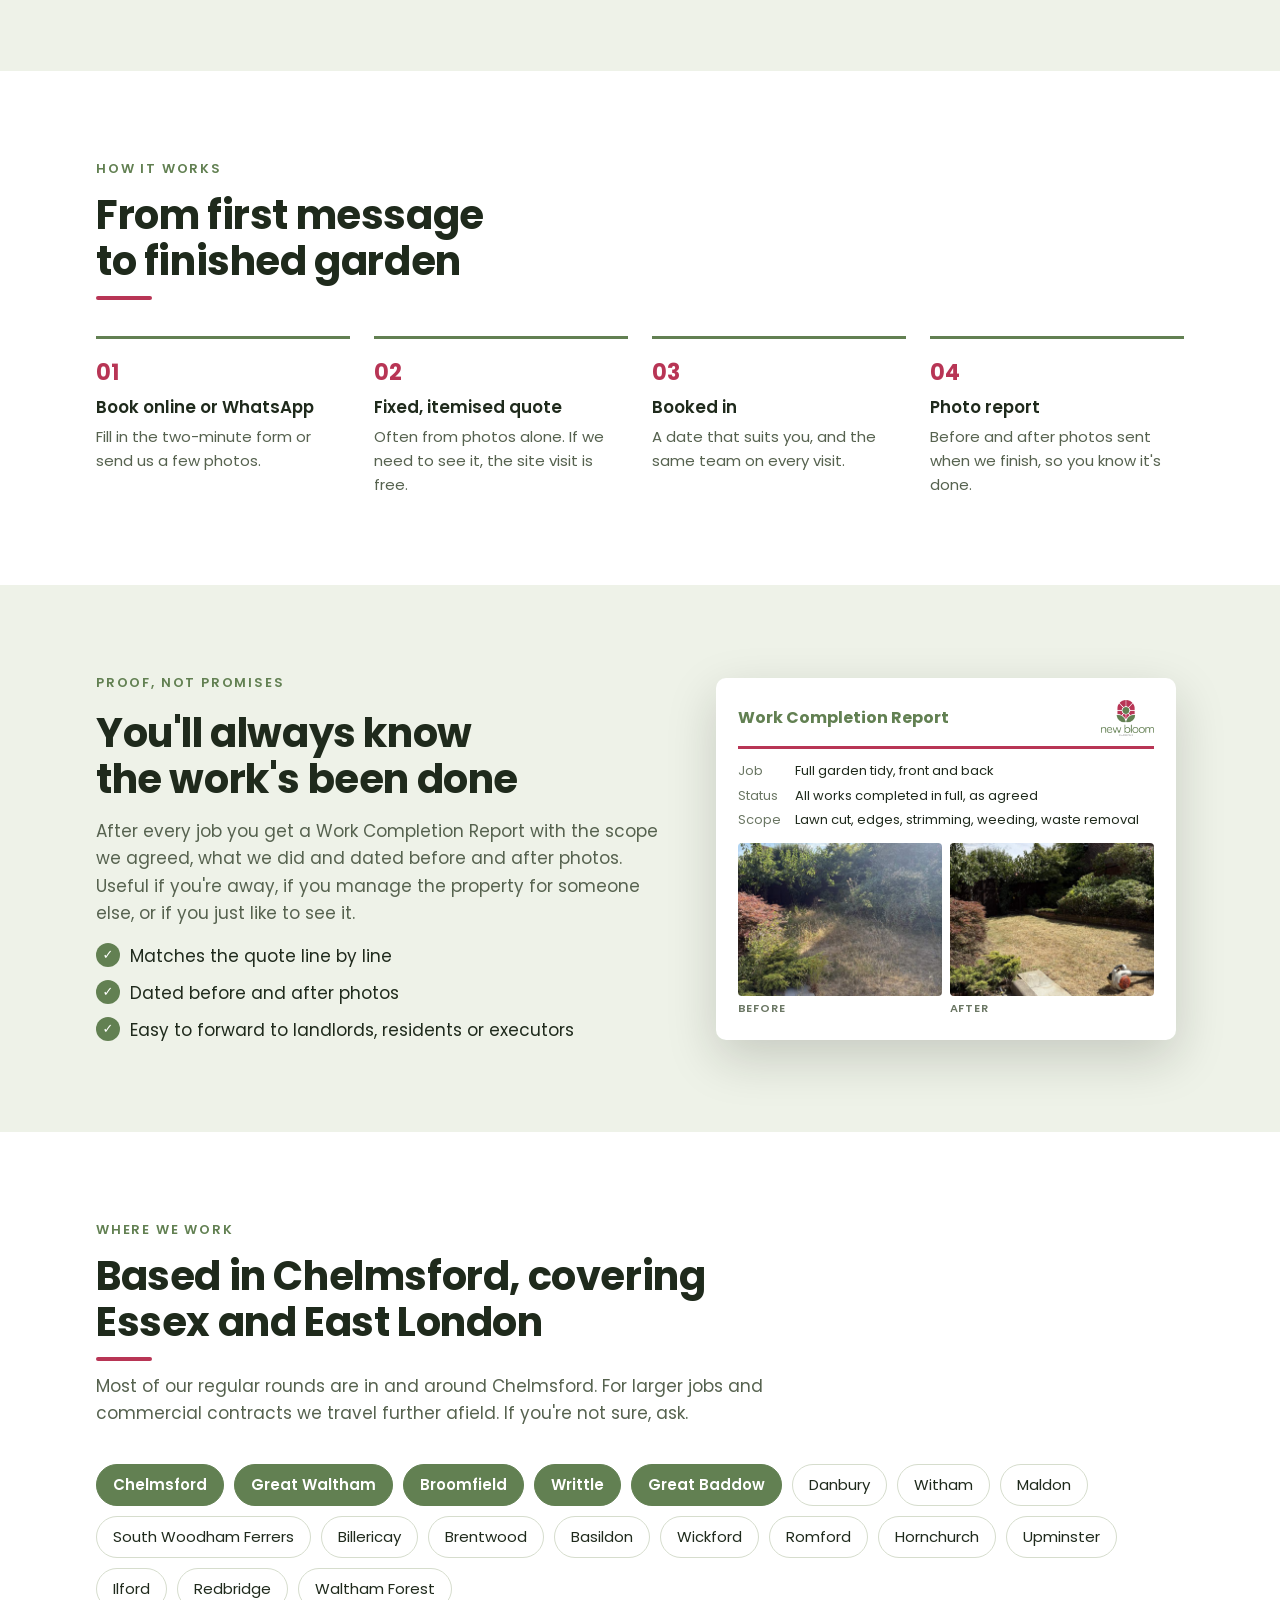
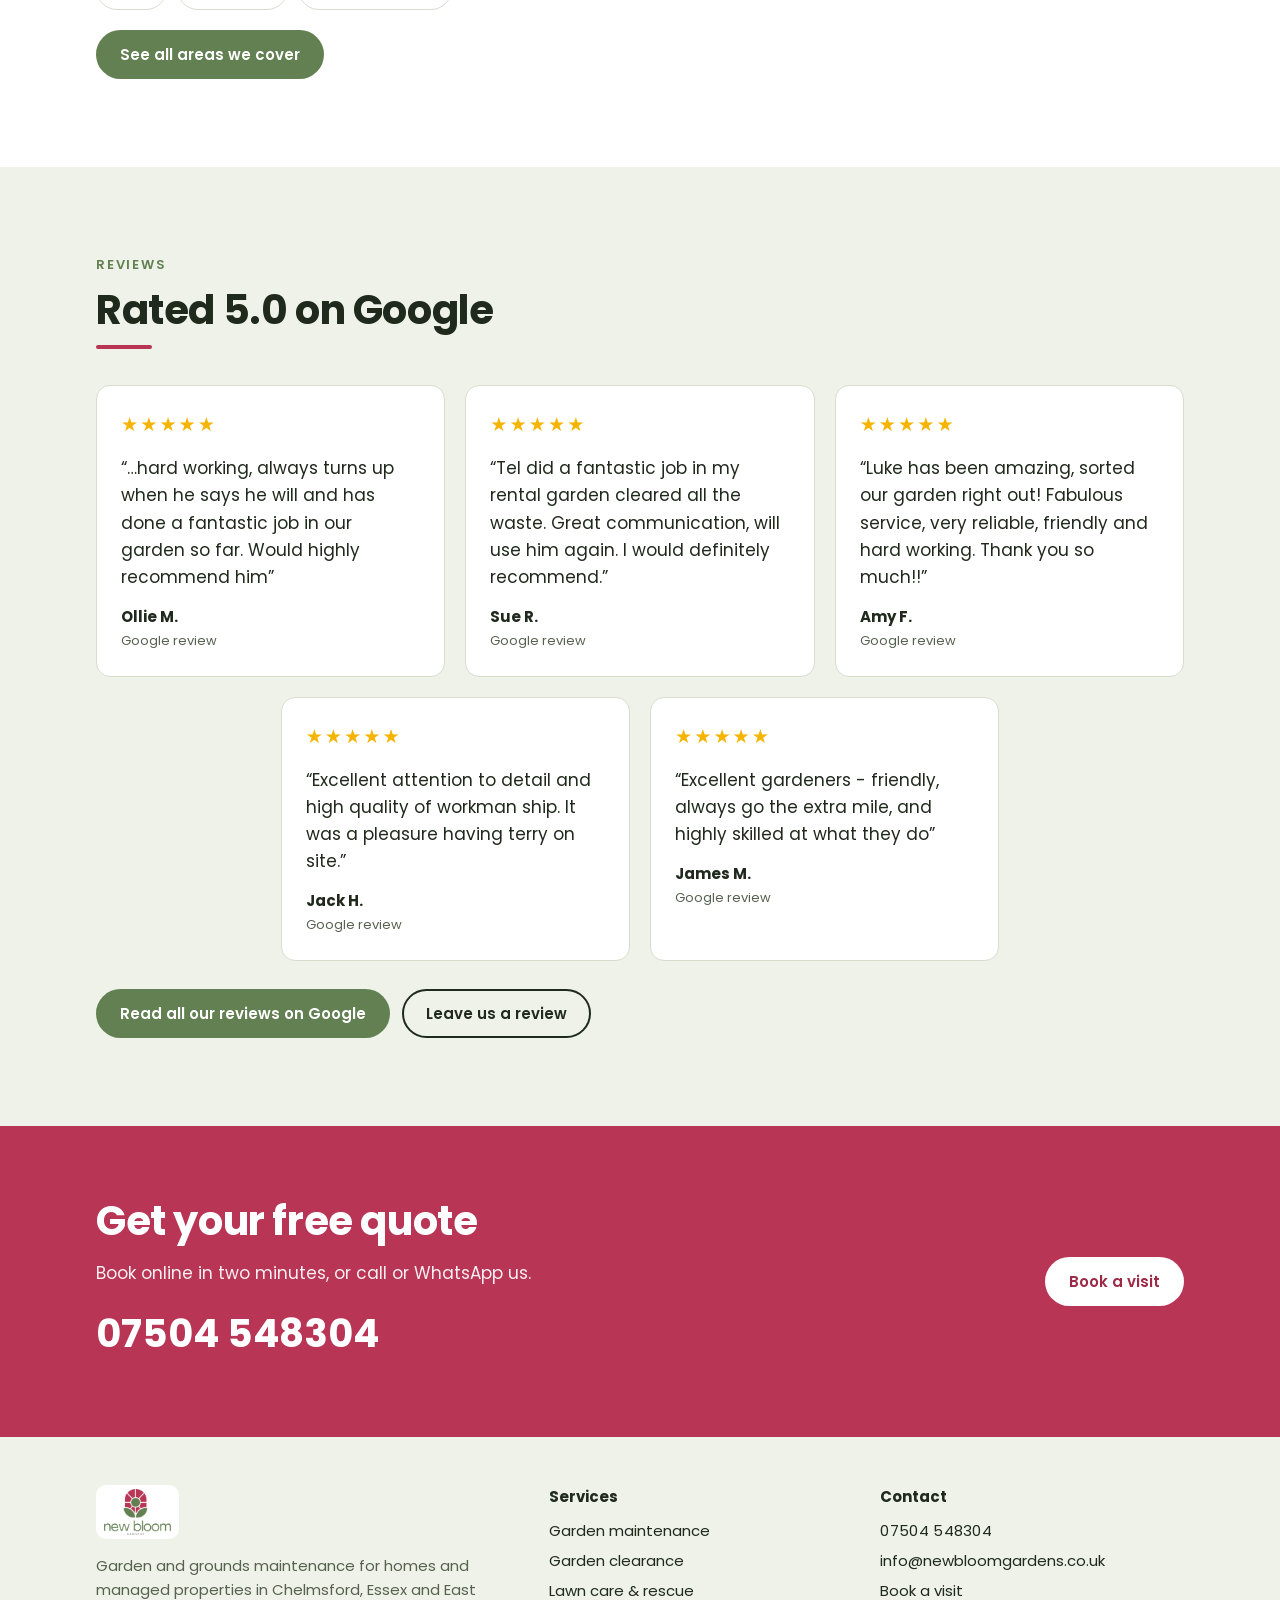
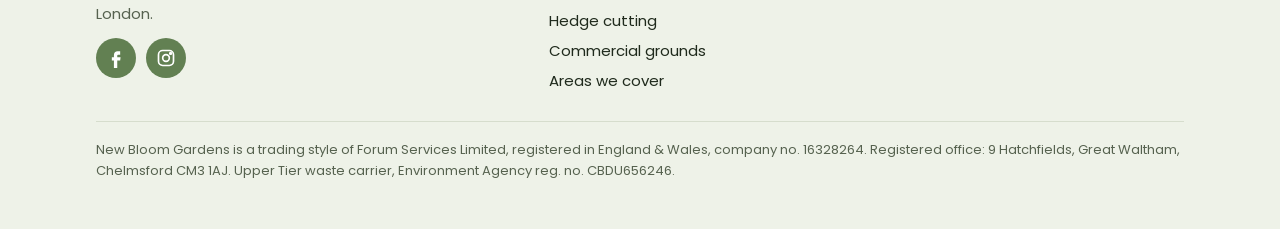
==== commit 6228aefc: "Remove review count from website Co-Authored-By: Claude Opus 5.5 <noreply@anthropic.com> Claude-Sess" ====
--- a/website/index.html
+++ b/website/index.html
@@ -66,7 +66,7 @@
 
   <section class="trust" aria-label="Why customers choose us">
     <ul class="wrap">
-      <li><svg viewBox="0 0 24 24" fill="none" stroke="currentColor" stroke-width="2" stroke-linecap="round" stroke-linejoin="round" aria-hidden="true"><path d="m12 2 3 6.5 7 .8-5.2 4.8 1.4 7-6.2-3.6-6.2 3.6 1.4-7L2 9.3l7-.8z"/></svg><a href="#reviews" style="color:inherit">5.0 on Google · 16 reviews</a></li>
+      <li><svg viewBox="0 0 24 24" fill="none" stroke="currentColor" stroke-width="2" stroke-linecap="round" stroke-linejoin="round" aria-hidden="true"><path d="m12 2 3 6.5 7 .8-5.2 4.8 1.4 7-6.2-3.6-6.2 3.6 1.4-7L2 9.3l7-.8z"/></svg><a href="#reviews" style="color:inherit">Rated 5.0 on Google</a></li>
       <li><svg viewBox="0 0 24 24" fill="none" stroke="currentColor" stroke-width="2" stroke-linecap="round" stroke-linejoin="round" aria-hidden="true"><path d="M12 22s8-4 8-10V5l-8-3-8 3v7c0 6 8 10 8 10z"/></svg>Fully insured</li>
       <li><svg viewBox="0 0 24 24" fill="none" stroke="currentColor" stroke-width="2" stroke-linecap="round" stroke-linejoin="round" aria-hidden="true"><path d="M23 19a2 2 0 0 1-2 2H3a2 2 0 0 1-2-2V8a2 2 0 0 1 2-2h4l2-3h6l2 3h4a2 2 0 0 1 2 2z"/><circle cx="12" cy="13" r="4"/></svg>Photo report every visit</li>
       <li><svg viewBox="0 0 24 24" fill="none" stroke="currentColor" stroke-width="2" stroke-linecap="round" stroke-linejoin="round" aria-hidden="true"><path d="M7 19H4.8a1.8 1.8 0 0 1-1.6-2.7L7.1 9.6"/><path d="M11 19h8.2a1.8 1.8 0 0 0 1.6-2.7l-1.2-2.1"/><path d="m14 16-3 3 3 3"/><path d="M8.3 13.6 7.1 9.6 3 10.8"/><path d="m9.3 5.4 1.2-2.1A1.8 1.8 0 0 1 12 2.4a1.8 1.8 0 0 1 1.6.9l3.9 6.7"/><path d="m13.4 10.2 4.1-.6 1.1 4.1"/></svg>Licensed waste carrier</li>
@@ -235,7 +235,7 @@
     <div class="wrap">
       <div class="section-head">
         <span class="eyebrow">Reviews</span>
-        <h2>Rated 5.0 on Google from 16 reviews</h2>
+        <h2>Rated 5.0 on Google</h2>
         <div class="rule"></div>
       </div>
       <div class="reviews">
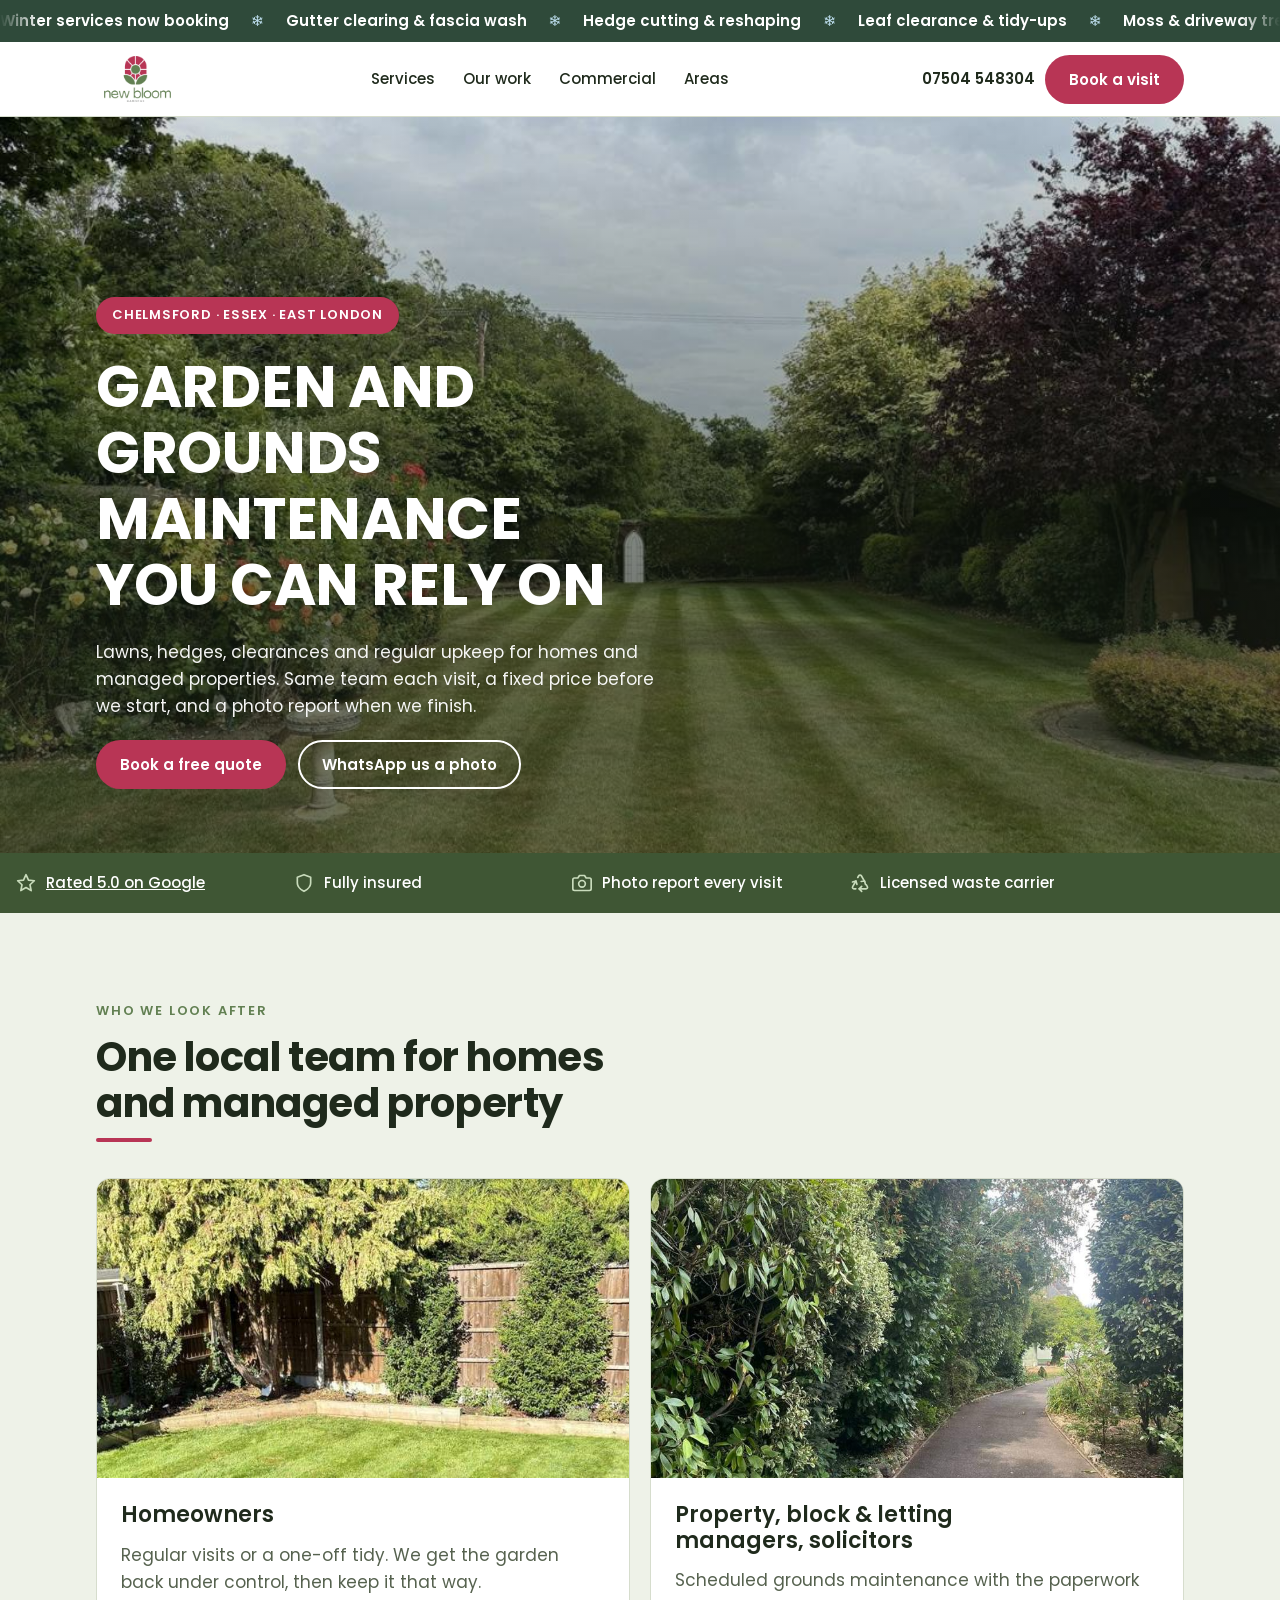
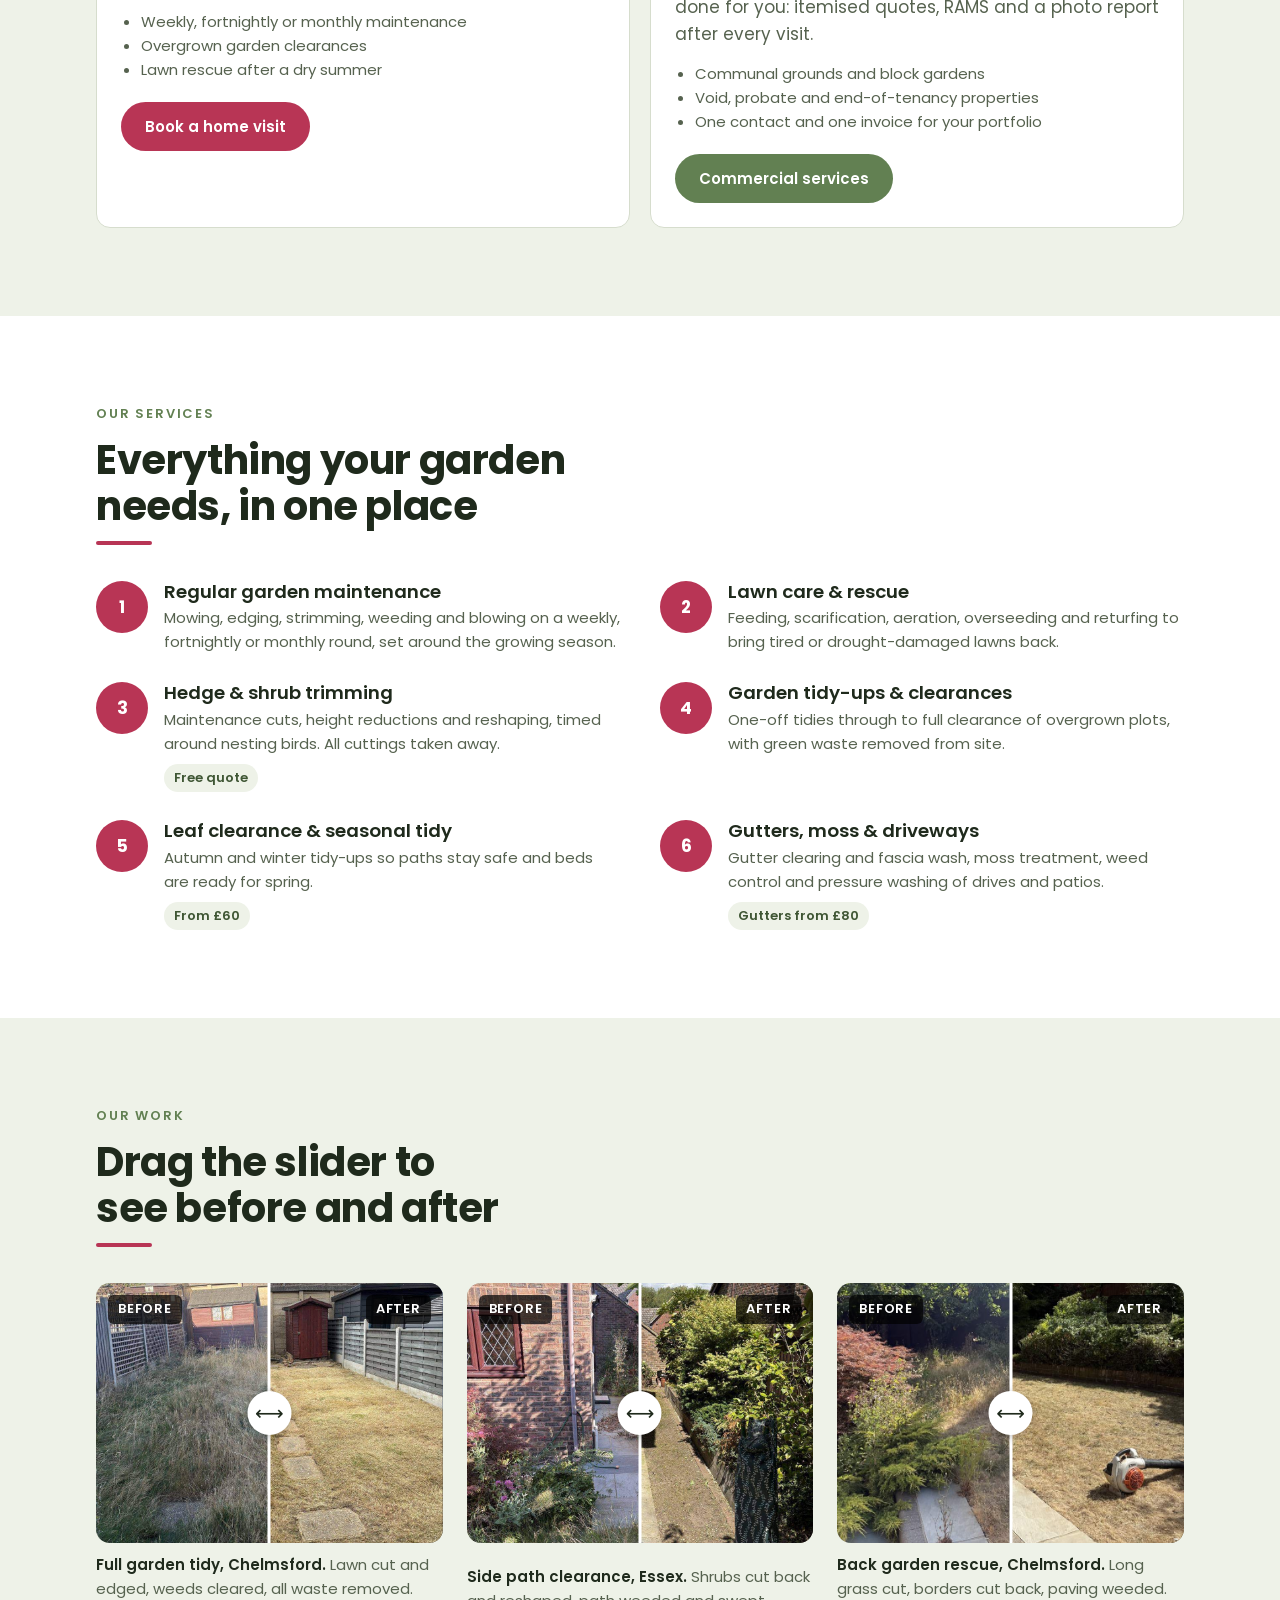
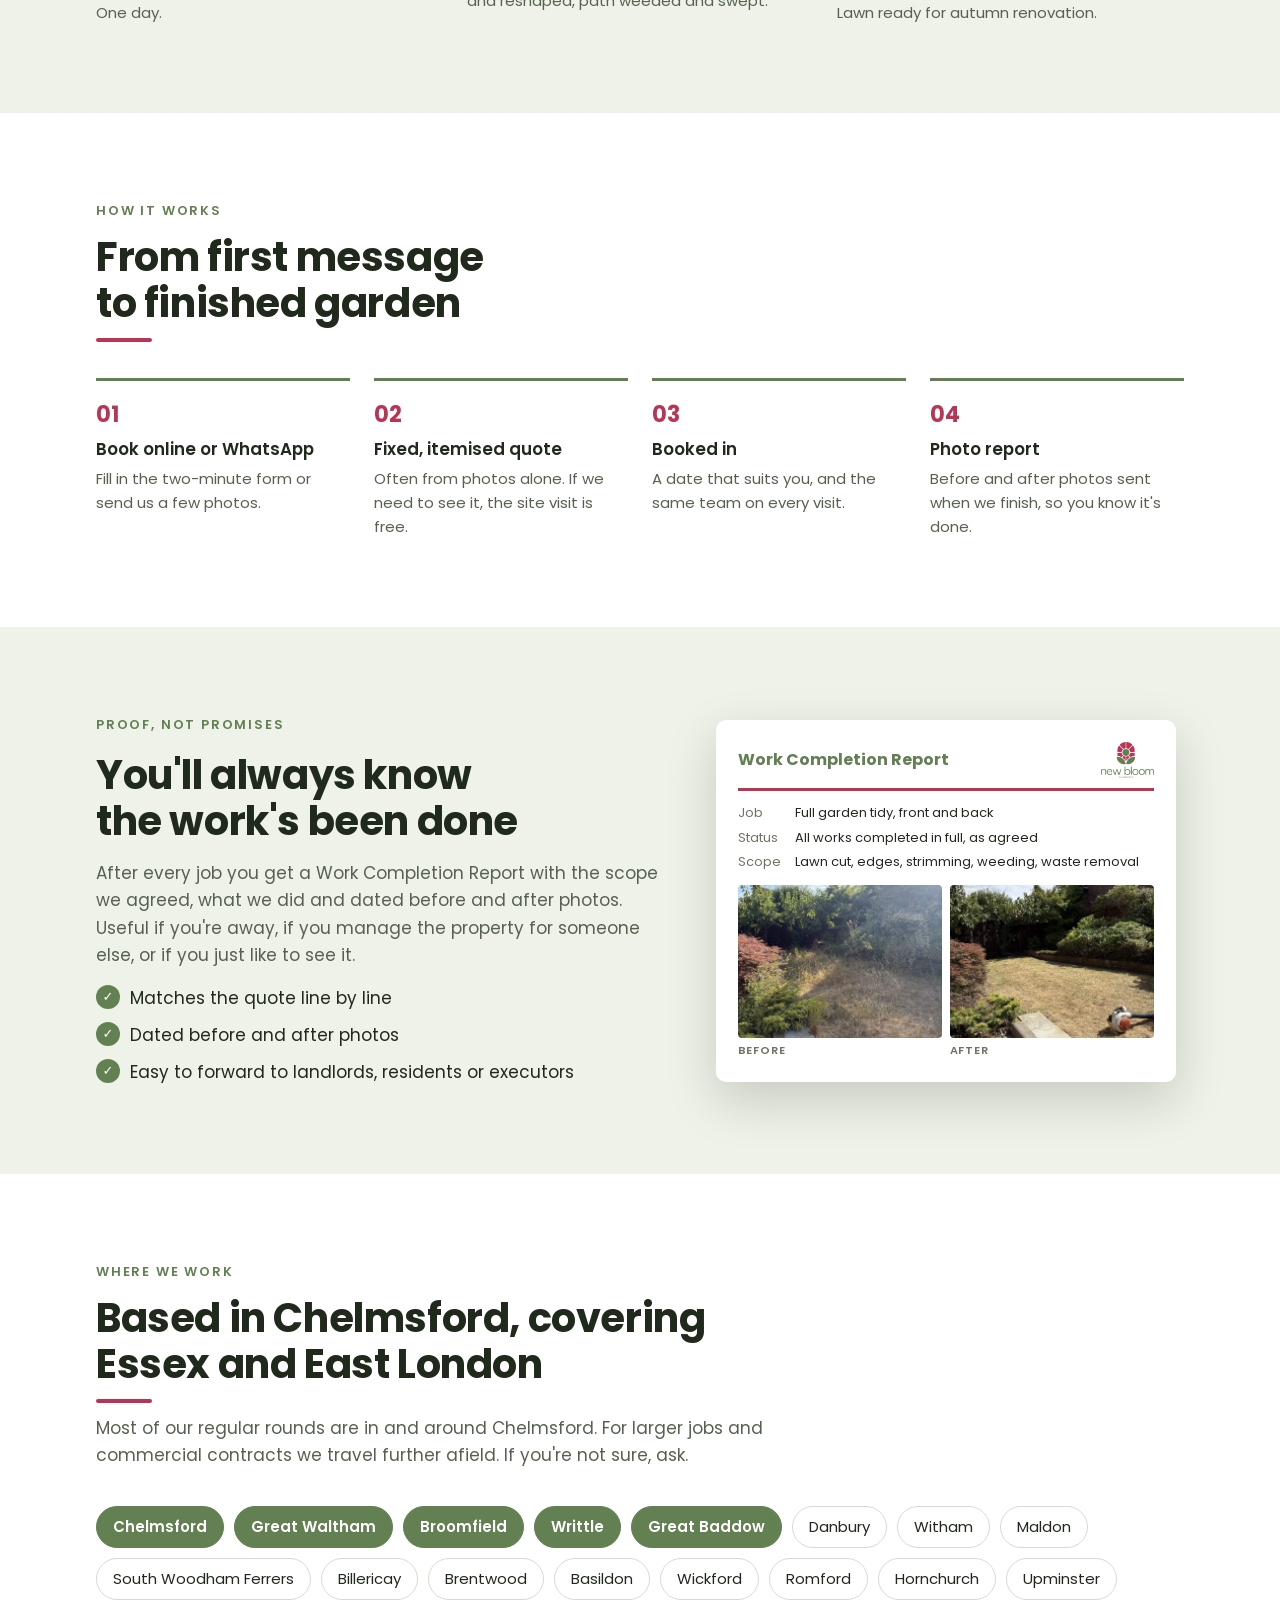
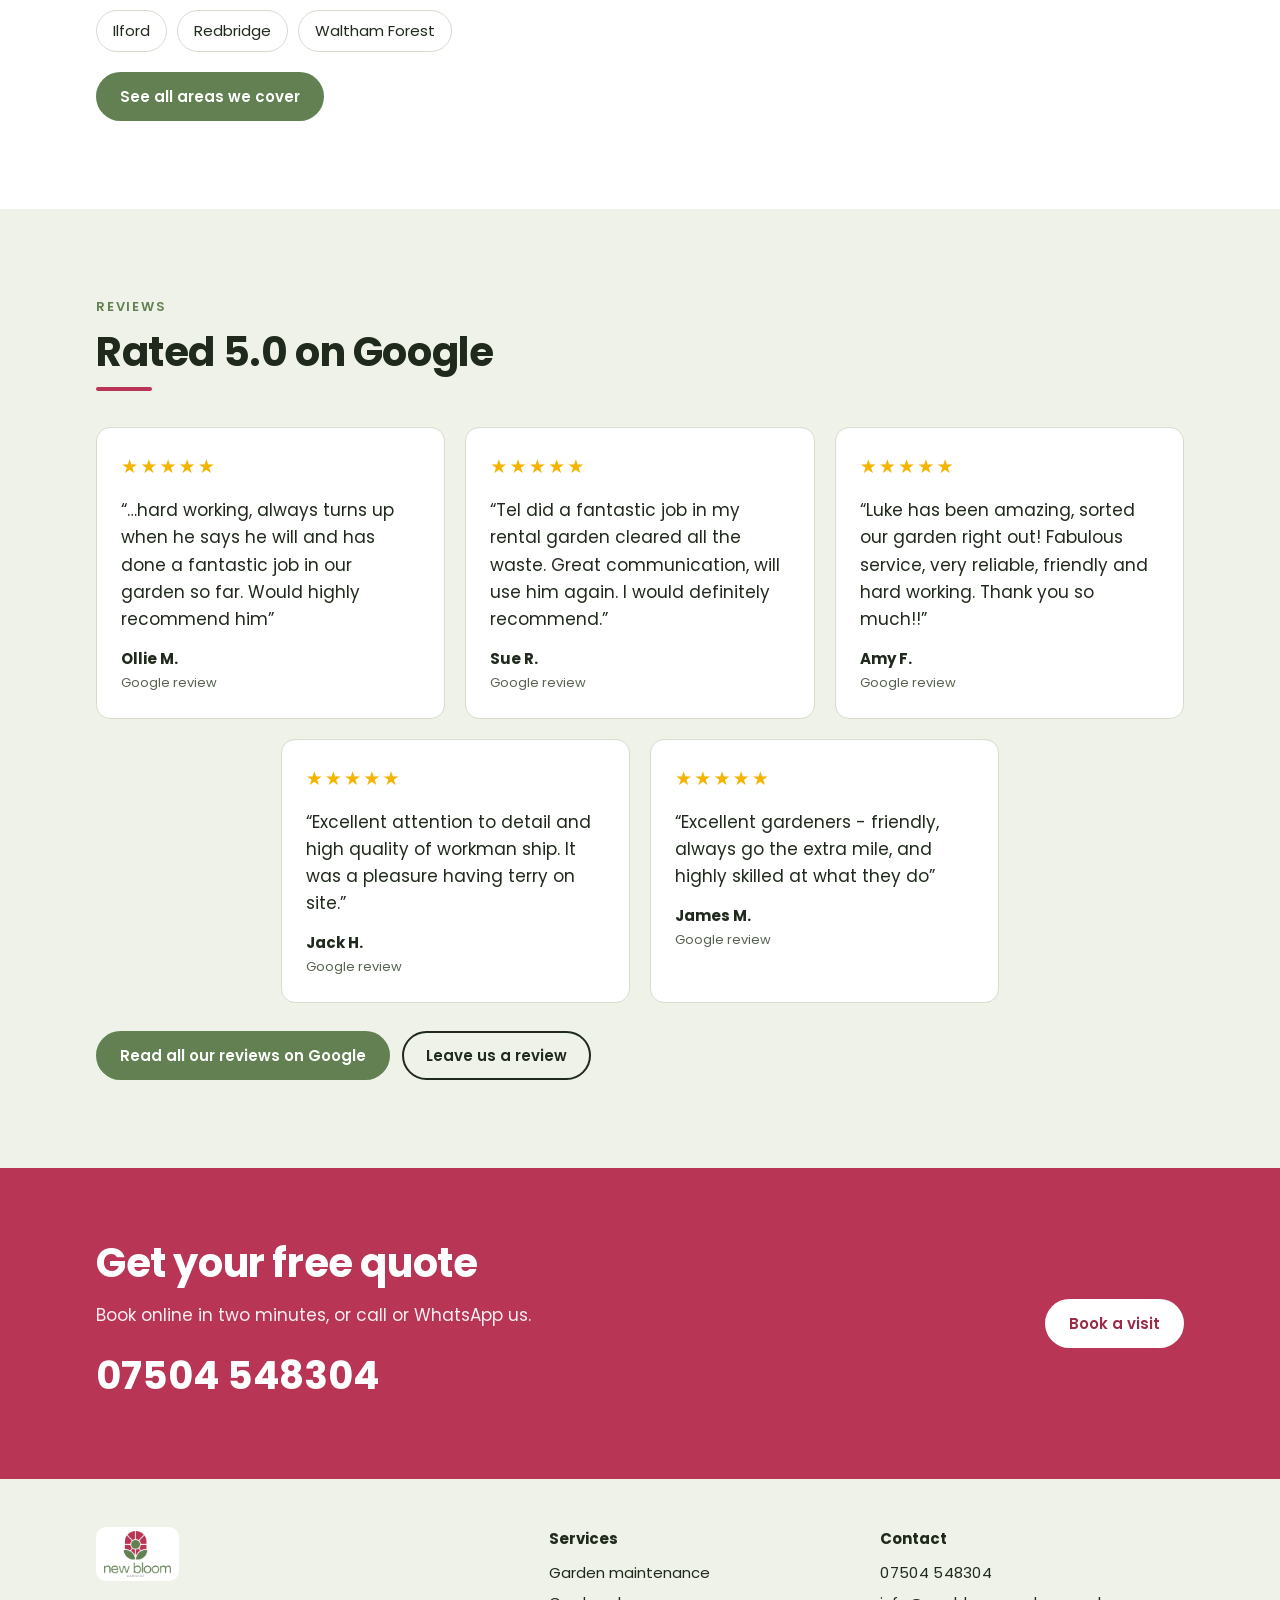
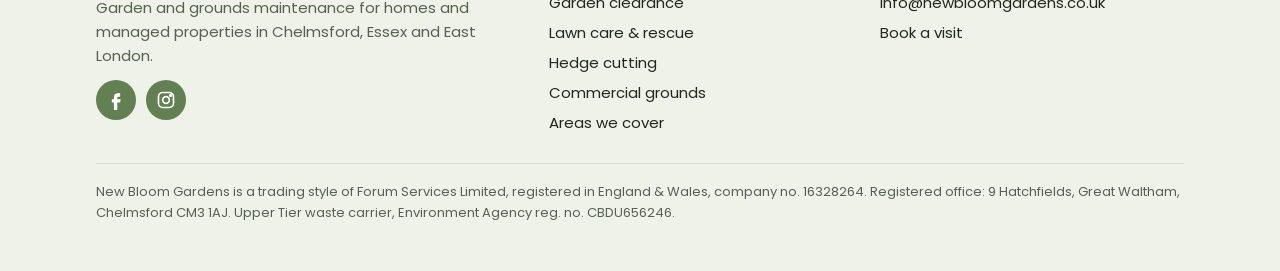
==== commit 7494995b: "Add scrolling winter services banner to all pages Co-Authored-By: Claude Opus 5.5 <noreply@anthropic" ====
--- a/website/index.html
+++ b/website/index.html
@@ -34,6 +34,9 @@
 </script>
 </head>
 <body>
+<!-- winter-banner: seasonal, delete this block to remove -->
+<a class="winter-banner" href="book.html" aria-label="Winter services now booking. Book a free quote"><span class="winter-track"><span class="winter-run"><span>Winter services now booking</span><span class="flake" aria-hidden="true">❄</span><span>Gutter clearing &amp; fascia wash</span><span class="flake" aria-hidden="true">❄</span><span>Hedge cutting &amp; reshaping</span><span class="flake" aria-hidden="true">❄</span><span>Leaf clearance &amp; tidy-ups</span><span class="flake" aria-hidden="true">❄</span><span>Moss &amp; driveway treatment</span><span class="flake" aria-hidden="true">❄</span><span>Commercial grounds &amp; gritting</span><span class="flake" aria-hidden="true">❄</span><span>Free quotes: 07504 548304</span><span class="flake" aria-hidden="true">❄</span></span><span class="winter-run" aria-hidden="true"><span>Winter services now booking</span><span class="flake" aria-hidden="true">❄</span><span>Gutter clearing &amp; fascia wash</span><span class="flake" aria-hidden="true">❄</span><span>Hedge cutting &amp; reshaping</span><span class="flake" aria-hidden="true">❄</span><span>Leaf clearance &amp; tidy-ups</span><span class="flake" aria-hidden="true">❄</span><span>Moss &amp; driveway treatment</span><span class="flake" aria-hidden="true">❄</span><span>Commercial grounds &amp; gritting</span><span class="flake" aria-hidden="true">❄</span><span>Free quotes: 07504 548304</span><span class="flake" aria-hidden="true">❄</span></span></span></a>
+<!-- /winter-banner -->
 
 <header class="site-header">
   <div class="wrap">
--- a/website/style.css
+++ b/website/style.css
@@ -282,3 +282,15 @@
 .review blockquote { margin: 0; font-size: var(--fs-md); line-height: 1.6; }
 .review figcaption { display: grid; gap: 2px; font-size: var(--fs-sm); }
 .review figcaption span { color: var(--muted); font-size: var(--fs-xs); }
+
+/* Winter banner (seasonal) — scrolling bar above the header */
+.winter-banner { display: block; overflow: hidden; background: #2f4a3a; color: #fff; text-decoration: none; font-size: var(--fs-sm); font-weight: 600; padding-block: 9px; position: relative; }
+.winter-banner::before, .winter-banner::after { content: ""; position: absolute; top: 0; bottom: 0; width: 40px; z-index: 1; pointer-events: none; }
+.winter-banner::before { left: 0; background: linear-gradient(90deg, #2f4a3a, transparent); }
+.winter-banner::after { right: 0; background: linear-gradient(-90deg, #2f4a3a, transparent); }
+.winter-track { display: flex; width: max-content; animation: winter-scroll 38s linear infinite; }
+.winter-banner:hover .winter-track, .winter-banner:focus-visible .winter-track { animation-play-state: paused; }
+.winter-run { display: flex; align-items: center; gap: 22px; padding-right: 22px; white-space: nowrap; }
+.winter-run .flake { color: #bfe0f0; }
+@keyframes winter-scroll { from { transform: translateX(0); } to { transform: translateX(-50%); } }
+@media (prefers-reduced-motion: reduce) { .winter-track { animation: none; } .winter-run[aria-hidden] { display: none; } .winter-banner { overflow-x: auto; } }
